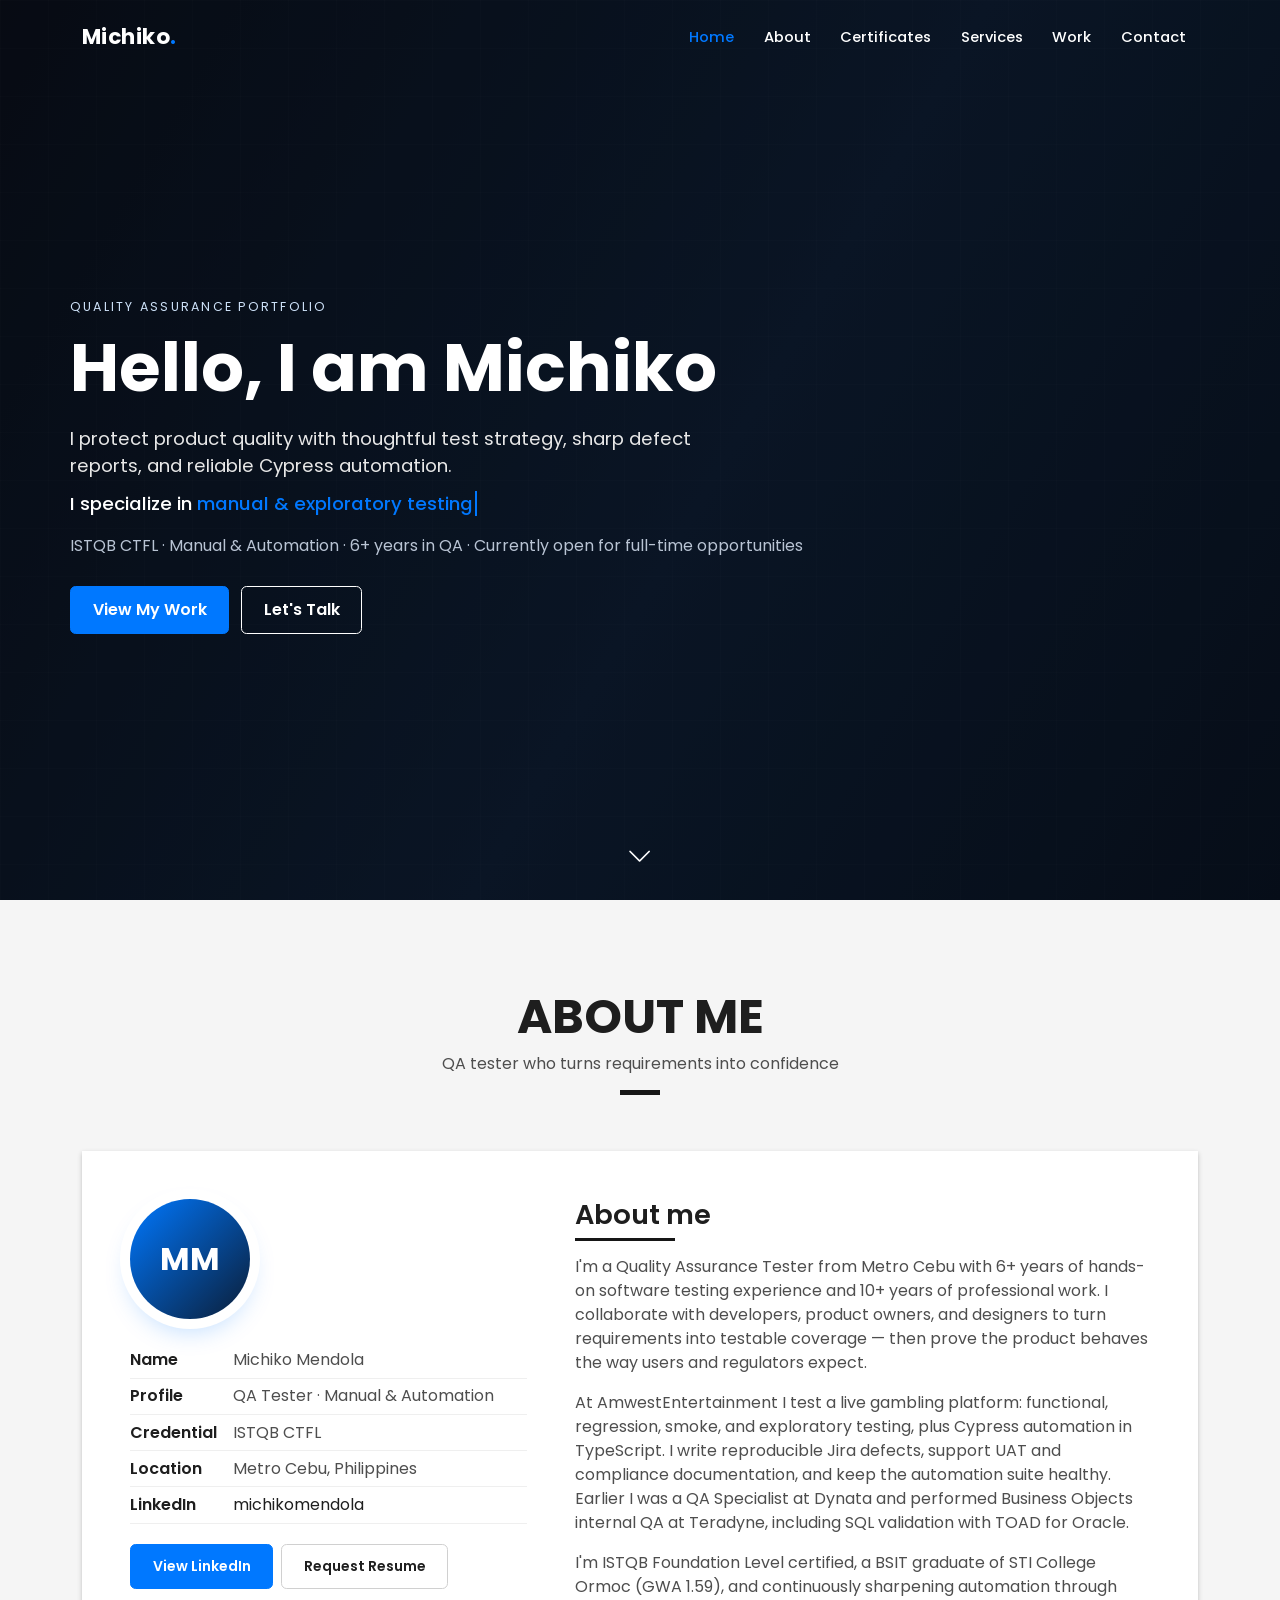
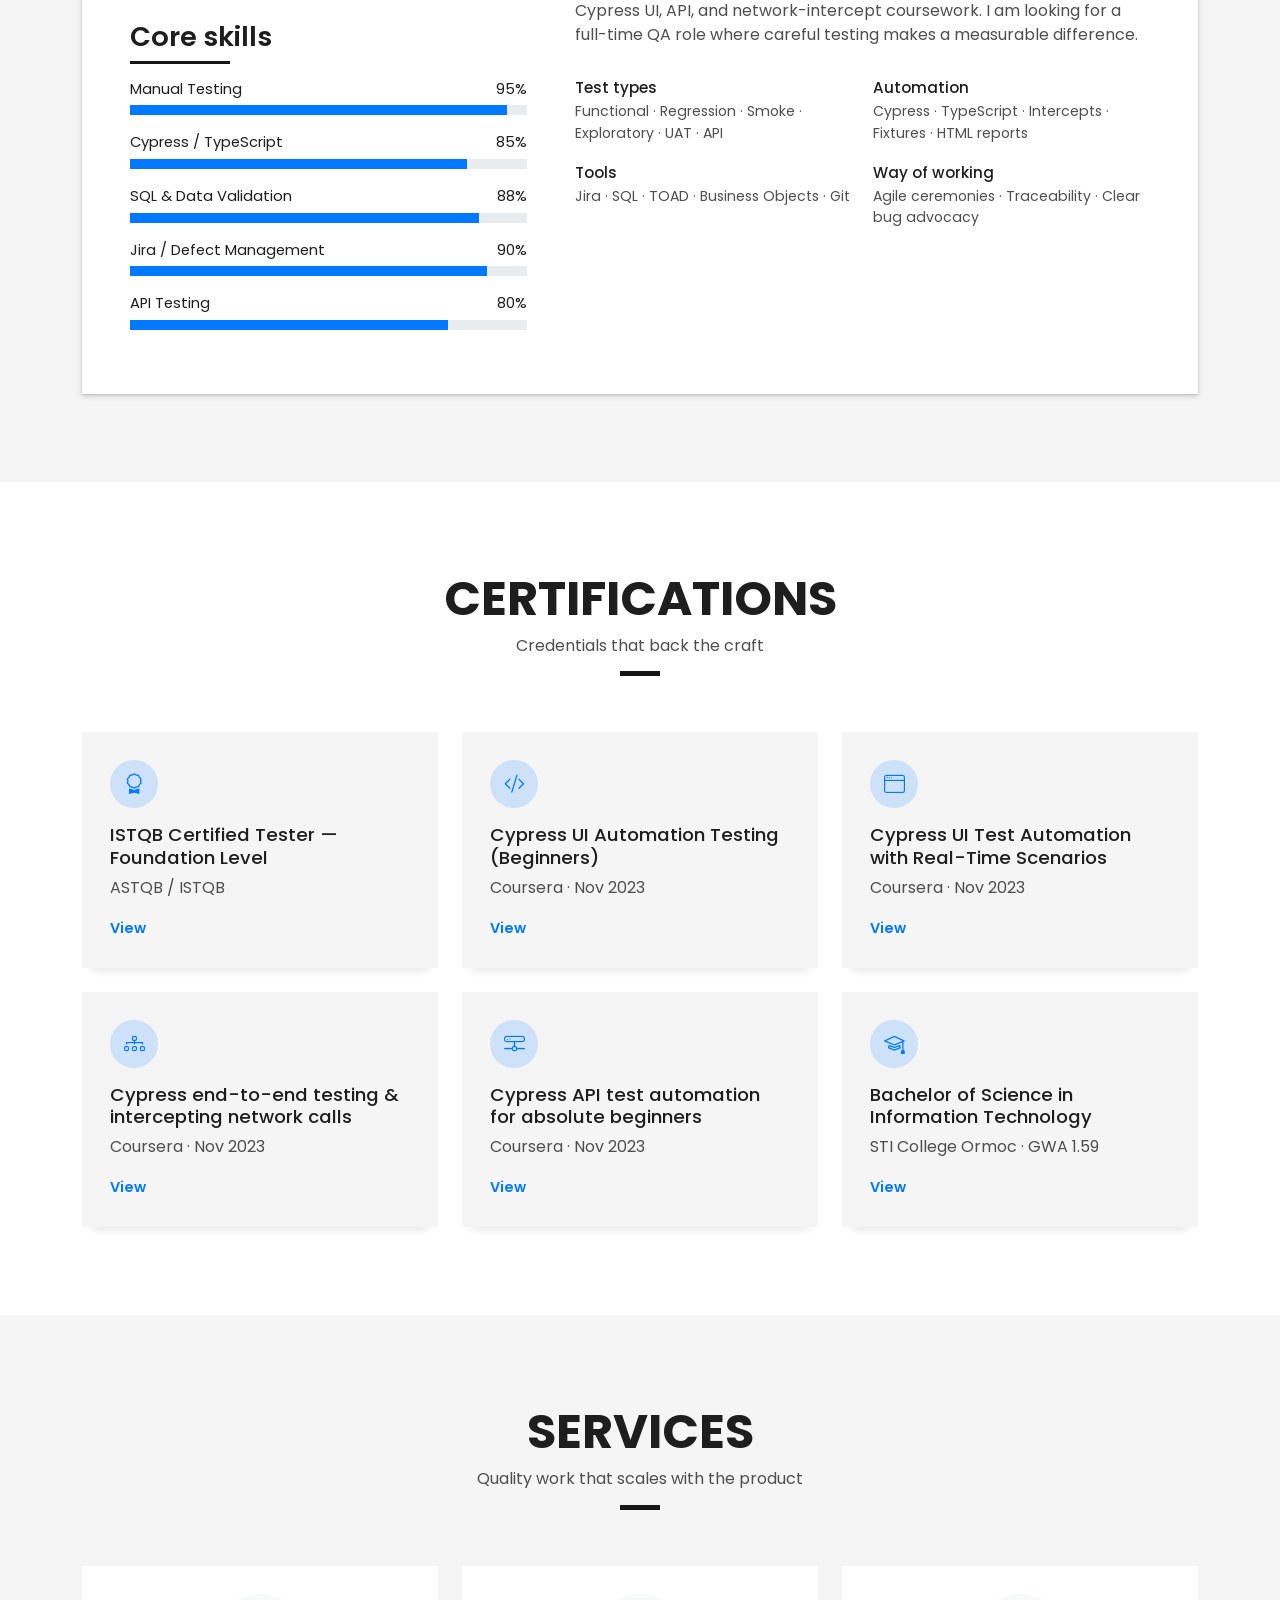
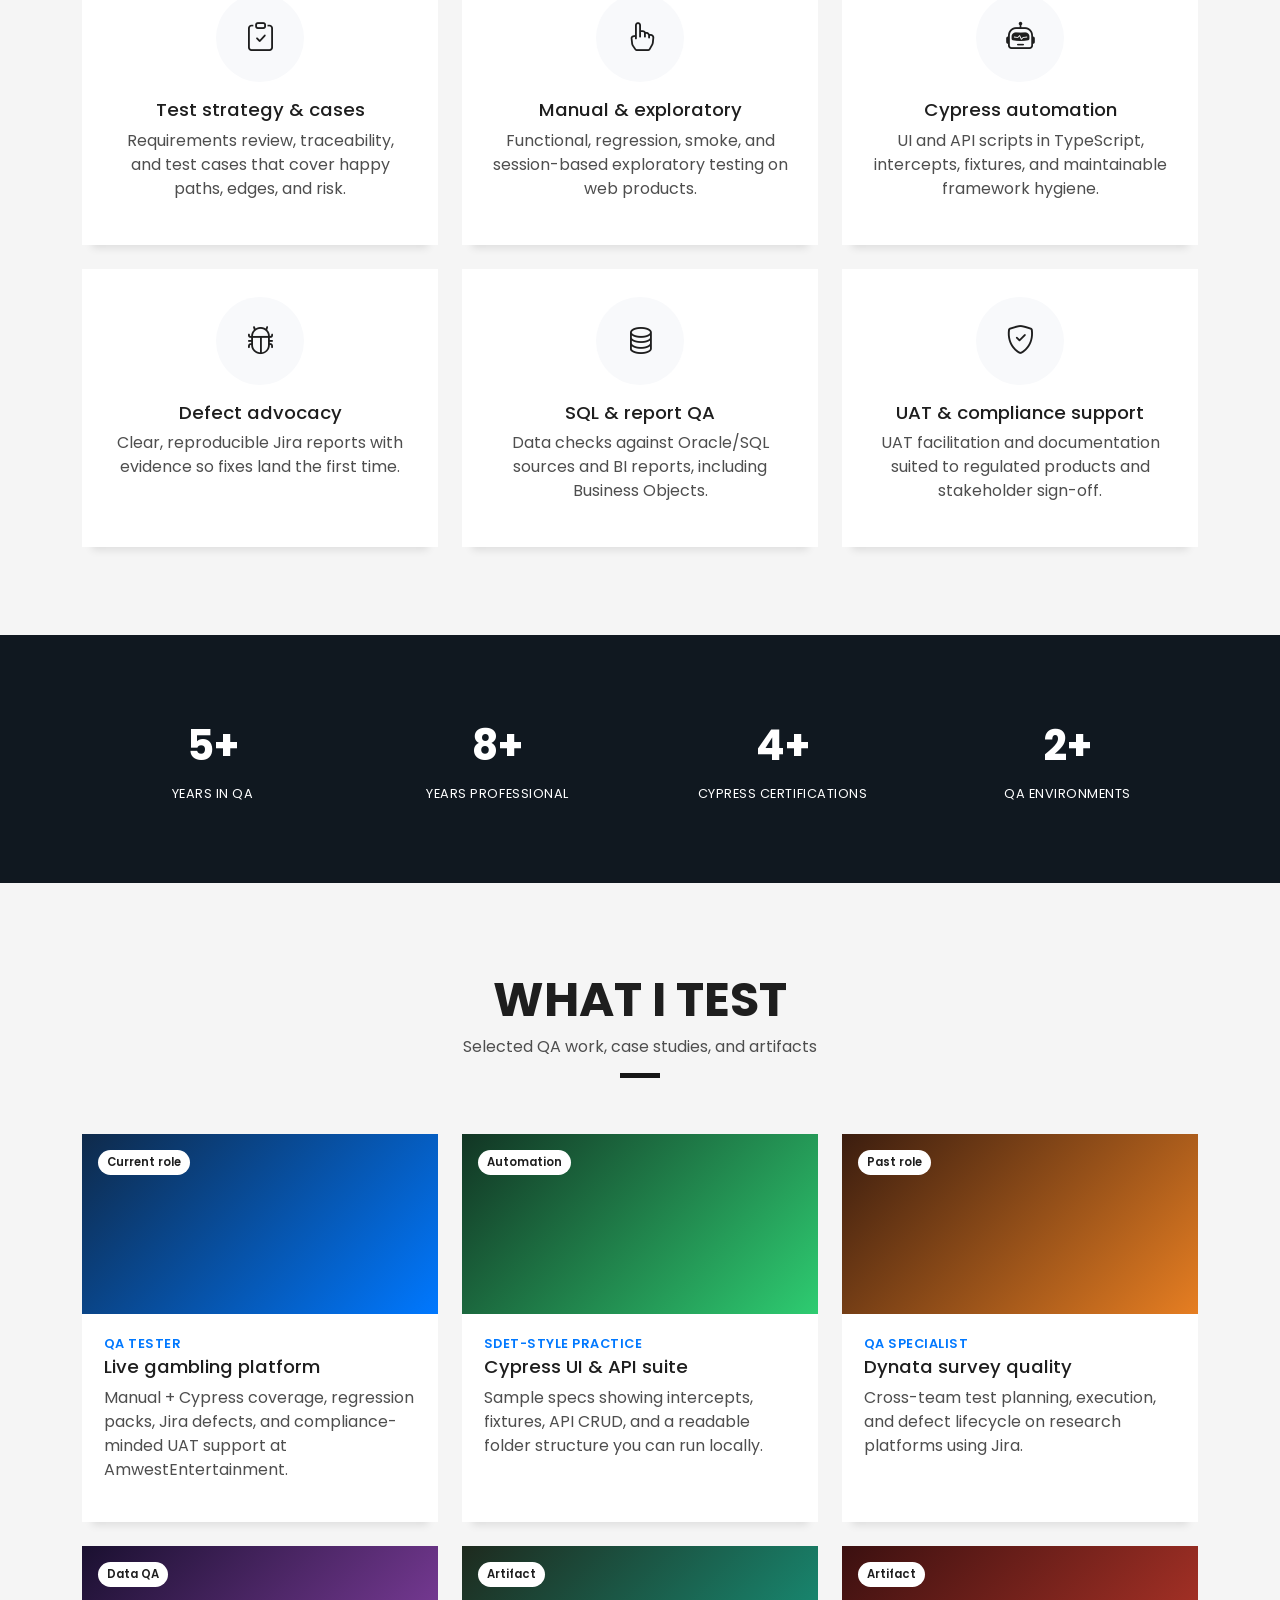
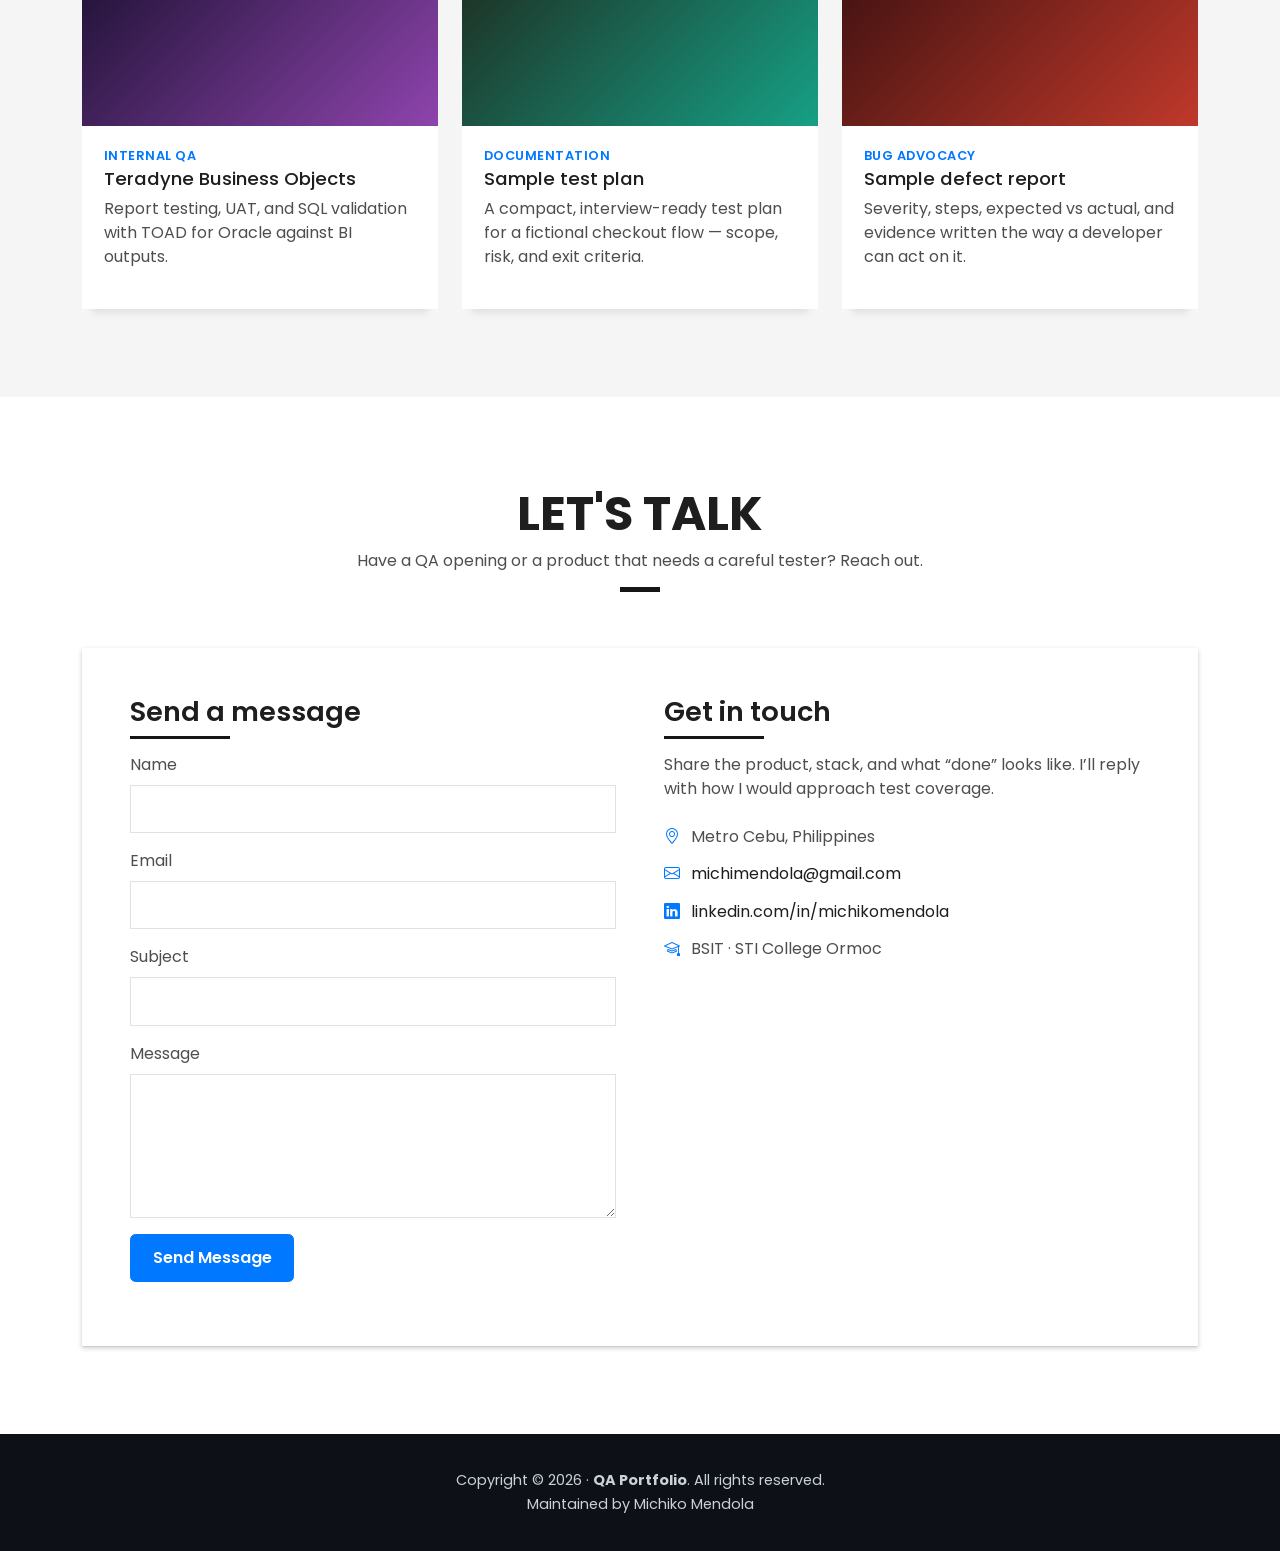
==== index.html @ 2655275a "Wire contact form to real email and show address in contact details Co-authored-by: Cursor <cursorag" ====
<!DOCTYPE html>
<html lang="en">
  <head>
    <meta charset="UTF-8" />
    <meta name="viewport" content="width=device-width, initial-scale=1.0" />
    <title>Michiko Mendola — QA Tester | Manual &amp; Automation</title>
    <meta
      name="description"
      content="Portfolio of Michiko Mendola, ISTQB-certified QA Tester specializing in manual testing, Cypress automation, SQL validation, and Agile quality delivery."
    />
    <meta name="author" content="Michiko Mendola" />
    <link rel="icon" href="assets/favicon.svg" type="image/svg+xml" />
    <link rel="preconnect" href="https://fonts.googleapis.com" />
    <link rel="preconnect" href="https://fonts.gstatic.com" crossorigin />
    <link
      href="https://fonts.googleapis.com/css2?family=Poppins:wght@300;400;500;600;700&display=swap"
      rel="stylesheet"
    />
    <link
      href="https://cdn.jsdelivr.net/npm/bootstrap@5.3.3/dist/css/bootstrap.min.css"
      rel="stylesheet"
    />
    <link
      href="https://cdn.jsdelivr.net/npm/bootstrap-icons@1.11.3/font/bootstrap-icons.min.css"
      rel="stylesheet"
    />
    <link rel="stylesheet" href="assets/css/style.css" />
  </head>
  <body>
    <div id="preloader" aria-hidden="true"></div>

    <nav id="navbar" class="navbar navbar-expand-lg fixed-top">
      <div class="container">
        <a class="navbar-brand" href="#home">Michiko<span>.</span></a>
        <button
          class="navbar-toggler"
          type="button"
          data-bs-toggle="collapse"
          data-bs-target="#navMenu"
          aria-controls="navMenu"
          aria-expanded="false"
          aria-label="Toggle navigation"
        >
          <span class="navbar-toggler-icon"></span>
        </button>
        <div class="collapse navbar-collapse" id="navMenu">
          <ul class="navbar-nav ms-auto">
            <li class="nav-item"><a class="nav-link active" href="#home">Home</a></li>
            <li class="nav-item"><a class="nav-link" href="#about">About</a></li>
            <li class="nav-item"><a class="nav-link" href="#certificates">Certificates</a></li>
            <li class="nav-item"><a class="nav-link" href="#services">Services</a></li>
            <li class="nav-item"><a class="nav-link" href="#work">Work</a></li>
            <li class="nav-item"><a class="nav-link" href="#contact">Contact</a></li>
          </ul>
        </div>
      </div>
    </nav>

    <section id="home" class="hero">
      <div class="hero-overlay"></div>
      <div class="container hero-content">
        <p class="hero-kicker">Quality Assurance Portfolio</p>
        <h1>Hello, I am Michiko</h1>
        <p class="hero-lead">
          I protect product quality with thoughtful test strategy, sharp defect reports, and
          reliable Cypress automation.
          <span class="typed-wrap">I specialize in <span id="typed"></span></span>
        </p>
        <p class="hero-sub">
          ISTQB CTFL · Manual &amp; Automation · 6+ years in QA · Currently open for full-time
          opportunities
        </p>
        <div class="hero-actions">
          <a class="btn btn-primary" href="#work">View My Work</a>
          <a class="btn btn-outline" href="#contact">Let's Talk</a>
        </div>
      </div>
      <a class="scroll-hint" href="#about" aria-label="Scroll to about">
        <i class="bi bi-chevron-down"></i>
      </a>
    </section>

    <section id="about" class="section">
      <div class="container">
        <div class="section-title">
          <h2>About me</h2>
          <p>QA tester who turns requirements into confidence</p>
          <span class="title-line"></span>
        </div>

        <div class="about-card">
          <div class="row g-5 align-items-start">
            <div class="col-lg-5">
              <div class="profile-panel">
                <div class="avatar-mark" aria-hidden="true">MM</div>
                <ul class="profile-list">
                  <li><span>Name</span> Michiko Mendola</li>
                  <li><span>Profile</span> QA Tester · Manual &amp; Automation</li>
                  <li><span>Credential</span> ISTQB CTFL</li>
                  <li><span>Location</span> Metro Cebu, Philippines</li>
                  <li>
                    <span>LinkedIn</span>
                    <a href="https://www.linkedin.com/in/michikomendola" target="_blank" rel="noopener"
                      >michikomendola</a
                    >
                  </li>
                </ul>
                <div class="profile-actions">
                  <a
                    class="btn btn-primary btn-sm"
                    href="https://www.linkedin.com/in/michikomendola"
                    target="_blank"
                    rel="noopener"
                    >View LinkedIn</a
                  >
                  <a class="btn btn-ghost btn-sm" href="#contact">Request Resume</a>
                </div>
              </div>

              <div class="skills-block">
                <h3>Core skills</h3>
                <div class="skill">
                  <div class="skill-meta"><span>Manual Testing</span><span>95%</span></div>
                  <div class="skill-bar"><span style="--value: 95%"></span></div>
                </div>
                <div class="skill">
                  <div class="skill-meta"><span>Cypress / TypeScript</span><span>85%</span></div>
                  <div class="skill-bar"><span style="--value: 85%"></span></div>
                </div>
                <div class="skill">
                  <div class="skill-meta"><span>SQL &amp; Data Validation</span><span>88%</span></div>
                  <div class="skill-bar"><span style="--value: 88%"></span></div>
                </div>
                <div class="skill">
                  <div class="skill-meta"><span>Jira / Defect Management</span><span>90%</span></div>
                  <div class="skill-bar"><span style="--value: 90%"></span></div>
                </div>
                <div class="skill">
                  <div class="skill-meta"><span>API Testing</span><span>80%</span></div>
                  <div class="skill-bar"><span style="--value: 80%"></span></div>
                </div>
              </div>
            </div>

            <div class="col-lg-7">
              <h3 class="about-heading">About me</h3>
              <p>
                I'm a Quality Assurance Tester from Metro Cebu with 6+ years of hands-on software
                testing experience and 10+ years of professional work. I collaborate with developers,
                product owners, and designers to turn requirements into testable coverage — then
                prove the product behaves the way users and regulators expect.
              </p>
              <p>
                At AmwestEntertainment I test a live gambling platform: functional, regression,
                smoke, and exploratory testing, plus Cypress automation in TypeScript. I write
                reproducible Jira defects, support UAT and compliance documentation, and keep the
                automation suite healthy. Earlier I was a QA Specialist at Dynata and performed
                Business Objects internal QA at Teradyne, including SQL validation with TOAD for
                Oracle.
              </p>
              <p>
                I'm ISTQB Foundation Level certified, a BSIT graduate of STI College Ormoc
                (GWA 1.59), and continuously sharpening automation through Cypress UI, API, and
                network-intercept coursework. I am looking for a full-time QA role where careful
                testing makes a measurable difference.
              </p>

              <div class="skill-pills">
                <div>
                  <h4>Test types</h4>
                  <p>Functional · Regression · Smoke · Exploratory · UAT · API</p>
                </div>
                <div>
                  <h4>Automation</h4>
                  <p>Cypress · TypeScript · Intercepts · Fixtures · HTML reports</p>
                </div>
                <div>
                  <h4>Tools</h4>
                  <p>Jira · SQL · TOAD · Business Objects · Git</p>
                </div>
                <div>
                  <h4>Way of working</h4>
                  <p>Agile ceremonies · Traceability · Clear bug advocacy</p>
                </div>
              </div>
            </div>
          </div>
        </div>
      </div>
    </section>

    <section id="certificates" class="section section-alt">
      <div class="container">
        <div class="section-title">
          <h2>Certifications</h2>
          <p>Credentials that back the craft</p>
          <span class="title-line"></span>
        </div>
        <div class="row g-4">
          <article class="col-md-6 col-xl-4">
            <div class="cert-card">
              <div class="cert-icon"><i class="bi bi-award"></i></div>
              <h3>ISTQB Certified Tester — Foundation Level</h3>
              <p>ASTQB / ISTQB</p>
              <a href="https://www.istqb.org/" target="_blank" rel="noopener">View</a>
            </div>
          </article>
          <article class="col-md-6 col-xl-4">
            <div class="cert-card">
              <div class="cert-icon"><i class="bi bi-code-slash"></i></div>
              <h3>Cypress UI Automation Testing (Beginners)</h3>
              <p>Coursera · Nov 2023</p>
              <a href="https://www.coursera.org/" target="_blank" rel="noopener">View</a>
            </div>
          </article>
          <article class="col-md-6 col-xl-4">
            <div class="cert-card">
              <div class="cert-icon"><i class="bi bi-window"></i></div>
              <h3>Cypress UI Test Automation with Real-Time Scenarios</h3>
              <p>Coursera · Nov 2023</p>
              <a href="https://www.coursera.org/" target="_blank" rel="noopener">View</a>
            </div>
          </article>
          <article class="col-md-6 col-xl-4">
            <div class="cert-card">
              <div class="cert-icon"><i class="bi bi-diagram-3"></i></div>
              <h3>Cypress end-to-end testing &amp; intercepting network calls</h3>
              <p>Coursera · Nov 2023</p>
              <a href="https://www.coursera.org/" target="_blank" rel="noopener">View</a>
            </div>
          </article>
          <article class="col-md-6 col-xl-4">
            <div class="cert-card">
              <div class="cert-icon"><i class="bi bi-hdd-network"></i></div>
              <h3>Cypress API test automation for absolute beginners</h3>
              <p>Coursera · Nov 2023</p>
              <a href="https://www.coursera.org/" target="_blank" rel="noopener">View</a>
            </div>
          </article>
          <article class="col-md-6 col-xl-4">
            <div class="cert-card">
              <div class="cert-icon"><i class="bi bi-mortarboard"></i></div>
              <h3>Bachelor of Science in Information Technology</h3>
              <p>STI College Ormoc · GWA 1.59</p>
              <a href="https://www.sti.edu/" target="_blank" rel="noopener">View</a>
            </div>
          </article>
        </div>
      </div>
    </section>

    <section id="services" class="section">
      <div class="container">
        <div class="section-title">
          <h2>Services</h2>
          <p>Quality work that scales with the product</p>
          <span class="title-line"></span>
        </div>
        <div class="row g-4">
          <div class="col-md-6 col-xl-4">
            <div class="service-card">
              <span class="ico-circle"><i class="bi bi-clipboard-check"></i></span>
              <h3>Test strategy &amp; cases</h3>
              <p>
                Requirements review, traceability, and test cases that cover happy paths, edges, and
                risk.
              </p>
            </div>
          </div>
          <div class="col-md-6 col-xl-4">
            <div class="service-card">
              <span class="ico-circle"><i class="bi bi-hand-index"></i></span>
              <h3>Manual &amp; exploratory</h3>
              <p>
                Functional, regression, smoke, and session-based exploratory testing on web products.
              </p>
            </div>
          </div>
          <div class="col-md-6 col-xl-4">
            <div class="service-card">
              <span class="ico-circle"><i class="bi bi-robot"></i></span>
              <h3>Cypress automation</h3>
              <p>
                UI and API scripts in TypeScript, intercepts, fixtures, and maintainable framework
                hygiene.
              </p>
            </div>
          </div>
          <div class="col-md-6 col-xl-4">
            <div class="service-card">
              <span class="ico-circle"><i class="bi bi-bug"></i></span>
              <h3>Defect advocacy</h3>
              <p>
                Clear, reproducible Jira reports with evidence so fixes land the first time.
              </p>
            </div>
          </div>
          <div class="col-md-6 col-xl-4">
            <div class="service-card">
              <span class="ico-circle"><i class="bi bi-database"></i></span>
              <h3>SQL &amp; report QA</h3>
              <p>
                Data checks against Oracle/SQL sources and BI reports, including Business Objects.
              </p>
            </div>
          </div>
          <div class="col-md-6 col-xl-4">
            <div class="service-card">
              <span class="ico-circle"><i class="bi bi-shield-check"></i></span>
              <h3>UAT &amp; compliance support</h3>
              <p>
                UAT facilitation and documentation suited to regulated products and stakeholder
                sign-off.
              </p>
            </div>
          </div>
        </div>
      </div>
    </section>

    <section class="counters">
      <div class="counters-overlay"></div>
      <div class="container">
        <div class="row text-center gy-4">
          <div class="col-6 col-md-3">
            <span class="counter-num" data-count="6">0</span>
            <p>Years in QA</p>
          </div>
          <div class="col-6 col-md-3">
            <span class="counter-num" data-count="10">0</span>
            <p>Years professional</p>
          </div>
          <div class="col-6 col-md-3">
            <span class="counter-num" data-count="5">0</span>
            <p>Cypress certifications</p>
          </div>
          <div class="col-6 col-md-3">
            <span class="counter-num" data-count="3">0</span>
            <p>QA environments</p>
          </div>
        </div>
      </div>
    </section>

    <section id="work" class="section">
      <div class="container">
        <div class="section-title">
          <h2>What I test</h2>
          <p>Selected QA work, case studies, and artifacts</p>
          <span class="title-line"></span>
        </div>
        <div class="row g-4">
          <article class="col-md-6 col-xl-4">
            <a class="work-card" href="work/gaming-platform.html">
              <div class="work-media work-media-1">
                <span class="work-badge">Current role</span>
              </div>
              <div class="work-body">
                <p class="work-role">QA Tester</p>
                <h3>Live gambling platform</h3>
                <p>
                  Manual + Cypress coverage, regression packs, Jira defects, and compliance-minded
                  UAT support at AmwestEntertainment.
                </p>
              </div>
            </a>
          </article>
          <article class="col-md-6 col-xl-4">
            <a class="work-card" href="work/cypress-automation.html">
              <div class="work-media work-media-2">
                <span class="work-badge">Automation</span>
              </div>
              <div class="work-body">
                <p class="work-role">SDET-style practice</p>
                <h3>Cypress UI &amp; API suite</h3>
                <p>
                  Sample specs showing intercepts, fixtures, API CRUD, and a readable folder
                  structure you can run locally.
                </p>
              </div>
            </a>
          </article>
          <article class="col-md-6 col-xl-4">
            <a class="work-card" href="work/dynata.html">
              <div class="work-media work-media-3">
                <span class="work-badge">Past role</span>
              </div>
              <div class="work-body">
                <p class="work-role">QA Specialist</p>
                <h3>Dynata survey quality</h3>
                <p>
                  Cross-team test planning, execution, and defect lifecycle on research platforms
                  using Jira.
                </p>
              </div>
            </a>
          </article>
          <article class="col-md-6 col-xl-4">
            <a class="work-card" href="work/teradyne.html">
              <div class="work-media work-media-4">
                <span class="work-badge">Data QA</span>
              </div>
              <div class="work-body">
                <p class="work-role">Internal QA</p>
                <h3>Teradyne Business Objects</h3>
                <p>
                  Report testing, UAT, and SQL validation with TOAD for Oracle against BI outputs.
                </p>
              </div>
            </a>
          </article>
          <article class="col-md-6 col-xl-4">
            <a class="work-card" href="work/test-plan.html">
              <div class="work-media work-media-5">
                <span class="work-badge">Artifact</span>
              </div>
              <div class="work-body">
                <p class="work-role">Documentation</p>
                <h3>Sample test plan</h3>
                <p>
                  A compact, interview-ready test plan for a fictional checkout flow — scope, risk,
                  and exit criteria.
                </p>
              </div>
            </a>
          </article>
          <article class="col-md-6 col-xl-4">
            <a class="work-card" href="work/bug-report.html">
              <div class="work-media work-media-6">
                <span class="work-badge">Artifact</span>
              </div>
              <div class="work-body">
                <p class="work-role">Bug advocacy</p>
                <h3>Sample defect report</h3>
                <p>
                  Severity, steps, expected vs actual, and evidence written the way a developer can
                  act on it.
                </p>
              </div>
            </a>
          </article>
        </div>
      </div>
    </section>

    <section id="contact" class="section section-alt">
      <div class="container">
        <div class="section-title">
          <h2>Let's talk</h2>
          <p>Have a QA opening or a product that needs a careful tester? Reach out.</p>
          <span class="title-line"></span>
        </div>
        <div class="contact-card">
          <div class="row g-5">
            <div class="col-lg-6">
              <h3 class="about-heading">Send a message</h3>
              <form id="contactForm" novalidate>
                <div class="mb-3">
                  <label class="form-label" for="name">Name</label>
                  <input class="form-control" id="name" name="name" required />
                </div>
                <div class="mb-3">
                  <label class="form-label" for="email">Email</label>
                  <input class="form-control" id="email" name="email" type="email" required />
                </div>
                <div class="mb-3">
                  <label class="form-label" for="subject">Subject</label>
                  <input class="form-control" id="subject" name="subject" required />
                </div>
                <div class="mb-3">
                  <label class="form-label" for="message">Message</label>
                  <textarea class="form-control" id="message" name="message" rows="5" required></textarea>
                </div>
                <button class="btn btn-primary" type="submit">Send Message</button>
                <p class="form-status" id="formStatus" role="status"></p>
              </form>
            </div>
            <div class="col-lg-6">
              <h3 class="about-heading">Get in touch</h3>
              <p>
                Share the product, stack, and what “done” looks like. I’ll reply with how I would
                approach test coverage.
              </p>
              <ul class="contact-list">
                <li>
                  <i class="bi bi-geo-alt"></i>
                  Metro Cebu, Philippines
                </li>
                <li>
                  <i class="bi bi-envelope"></i>
                  <a href="mailto:michimendola@gmail.com">michimendola@gmail.com</a>
                </li>
                <li>
                  <i class="bi bi-linkedin"></i>
                  <a href="https://www.linkedin.com/in/michikomendola" target="_blank" rel="noopener"
                    >linkedin.com/in/michikomendola</a
                  >
                </li>
                <li>
                  <i class="bi bi-mortarboard"></i>
                  BSIT · STI College Ormoc
                </li>
              </ul>
            </div>
          </div>
        </div>
      </div>
    </section>

    <footer class="site-footer">
      <div class="container">
        <p>Copyright © 2026 · <strong>QA Portfolio</strong>. All rights reserved.</p>
        <p>Maintained by Michiko Mendola</p>
      </div>
    </footer>

    <a href="#home" class="back-to-top" id="backToTop" aria-label="Back to top">
      <i class="bi bi-arrow-up"></i>
    </a>

    <script src="https://cdn.jsdelivr.net/npm/bootstrap@5.3.3/dist/js/bootstrap.bundle.min.js"></script>
    <script src="assets/js/main.js"></script>
  </body>
</html>
---- assets/css/style.css ----
:root {
  --blue: #0078ff;
  --blue-hover: #298eff;
  --ink: #1e1e1e;
  --muted: #4e4e4e;
  --paper: #f5f5f5;
  --white: #fff;
  --line: #161616;
  --shadow: 0 13px 8px -10px rgba(0, 0, 0, 0.1);
  --card: 0 1px 1px 0 rgba(0, 0, 0, 0.06), 0 2px 5px 0 rgba(0, 0, 0, 0.2);
}

*,
*::before,
*::after {
  box-sizing: border-box;
}

html {
  scroll-behavior: smooth;
}

body {
  margin: 0;
  font-family: "Poppins", system-ui, sans-serif;
  background: var(--paper);
  color: var(--muted);
  text-rendering: optimizeLegibility;
  -webkit-font-smoothing: antialiased;
}

h1,
h2,
h3,
h4,
h5,
h6 {
  color: var(--ink);
}

a {
  color: var(--ink);
  text-decoration: none;
  transition: color 0.35s ease;
}

a:hover {
  color: var(--blue);
}

img {
  max-width: 100%;
}

#preloader {
  position: fixed;
  inset: 0;
  z-index: 9999;
  background: var(--white);
}

#preloader::before {
  content: "";
  position: fixed;
  top: calc(50% - 30px);
  left: calc(50% - 30px);
  width: 60px;
  height: 60px;
  border-radius: 50%;
  border: 6px solid #f2f2f2;
  border-top-color: var(--blue);
  animation: spin 1s linear infinite;
}

body.loaded #preloader {
  display: none;
}

@keyframes spin {
  to {
    transform: rotate(360deg);
  }
}

.navbar {
  padding: 1rem 0;
  background: transparent;
  transition: background 0.35s ease, padding 0.35s ease, box-shadow 0.35s ease;
}

.navbar.scrolled {
  background: #000c;
  padding: 0.55rem 0;
  box-shadow: 0 2px 12px rgba(0, 0, 0, 0.25);
}

.navbar-brand {
  font-weight: 700;
  font-size: 1.35rem;
  color: var(--white) !important;
  letter-spacing: 0.02em;
}

.navbar-brand span {
  color: var(--blue);
}

.navbar .nav-link {
  color: #fff !important;
  font-weight: 500;
  font-size: 0.92rem;
  margin-left: 0.35rem;
  padding: 0.45rem 0.75rem !important;
}

.navbar .nav-link.active,
.navbar .nav-link:hover {
  color: var(--blue) !important;
}

.navbar-toggler {
  border: 0;
  filter: invert(1);
}

.hero {
  position: relative;
  min-height: 100vh;
  display: flex;
  align-items: center;
  background:
    linear-gradient(120deg, #0b1220 0%, #10233d 55%, #0a1628 100%),
    radial-gradient(circle at 80% 20%, #0078ff55, transparent 40%);
  overflow: hidden;
}

.hero::after {
  content: "";
  position: absolute;
  inset: 0;
  background-image: linear-gradient(#ffffff08 1px, transparent 1px),
    linear-gradient(90deg, #ffffff08 1px, transparent 1px);
  background-size: 48px 48px;
  opacity: 0.35;
  pointer-events: none;
}

.hero-overlay {
  position: absolute;
  inset: 0;
  background: #0006;
}

.hero-content {
  position: relative;
  z-index: 2;
  color: var(--white);
  padding: 7rem 0 5rem;
}

.hero-kicker {
  letter-spacing: 0.18em;
  text-transform: uppercase;
  font-size: 0.78rem;
  color: #cde1f8;
  margin-bottom: 0.75rem;
}

.hero h1 {
  color: var(--white);
  font-size: clamp(2.4rem, 6vw, 4.2rem);
  font-weight: 700;
  margin-bottom: 1rem;
}

.hero-lead {
  max-width: 42rem;
  font-size: 1.15rem;
  color: #e8e8e8;
}

.typed-wrap {
  display: block;
  margin-top: 0.65rem;
  color: #fff;
  font-weight: 500;
}

#typed {
  color: var(--blue);
  border-right: 2px solid var(--blue);
  padding-right: 2px;
}

.hero-sub {
  color: #b9c4d4;
  margin-top: 1rem;
}

.hero-actions {
  display: flex;
  flex-wrap: wrap;
  gap: 0.75rem;
  margin-top: 1.75rem;
}

.btn {
  border-radius: 0.35rem;
  font-weight: 600;
  padding: 0.7rem 1.35rem;
}

.btn-primary {
  background: var(--blue);
  border-color: var(--blue);
}

.btn-primary:hover {
  background: var(--blue-hover);
  border-color: var(--blue-hover);
}

.btn-outline {
  border: 1px solid #fff;
  color: #fff;
  background: transparent;
}

.btn-outline:hover {
  background: #fff;
  color: var(--ink);
}

.btn-ghost {
  border: 1px solid #d0d0d0;
  background: #fff;
  color: var(--ink);
}

.btn-ghost:hover {
  border-color: var(--blue);
  color: var(--blue);
}

.scroll-hint {
  position: absolute;
  bottom: 1.5rem;
  left: 50%;
  transform: translateX(-50%);
  color: #fff;
  font-size: 1.6rem;
  z-index: 2;
  animation: bounce 1.8s infinite;
}

@keyframes bounce {
  0%,
  100% {
    transform: translate(-50%, 0);
  }
  50% {
    transform: translate(-50%, 8px);
  }
}

.section {
  padding: 5.5rem 0;
}

.section-alt {
  background: #fff;
}

.section-title {
  text-align: center;
  margin-bottom: 3.5rem;
}

.section-title h2 {
  font-size: clamp(2rem, 4vw, 3rem);
  font-weight: 700;
  text-transform: uppercase;
  margin-bottom: 0.4rem;
}

.section-title p {
  margin-bottom: 0.85rem;
}

.title-line {
  display: block;
  width: 40px;
  height: 5px;
  background: var(--line);
  margin: 0 auto;
}

.about-card,
.contact-card {
  background: #fff;
  box-shadow: var(--card);
  padding: 2rem 1.25rem;
}

@media (min-width: 768px) {
  .about-card,
  .contact-card {
    padding: 3rem;
  }
}

.profile-panel {
  text-align: left;
}

.avatar-mark {
  width: 120px;
  height: 120px;
  border-radius: 50%;
  display: grid;
  place-items: center;
  font-weight: 700;
  font-size: 2rem;
  color: #fff;
  background: linear-gradient(135deg, #0078ff, #0b1d36);
  box-shadow: 0 0 0 10px #fff, 0 12px 24px rgba(0, 120, 255, 0.25);
  margin-bottom: 1.5rem;
}

.profile-list {
  list-style: none;
  padding: 0;
  margin: 0 0 1.25rem;
}

.profile-list li {
  padding: 0.35rem 0;
  border-bottom: 1px solid #efefef;
}

.profile-list span {
  display: inline-block;
  min-width: 6.2rem;
  font-weight: 600;
  color: var(--ink);
}

.profile-actions {
  display: flex;
  flex-wrap: wrap;
  gap: 0.5rem;
  margin-bottom: 2rem;
}

.skills-block h3,
.about-heading {
  font-size: 1.7rem;
  font-weight: 600;
  position: relative;
  margin-bottom: 1.5rem;
}

.about-heading::after,
.skills-block h3::after {
  content: "";
  position: absolute;
  left: 0;
  bottom: -10px;
  width: 100px;
  height: 3px;
  background: var(--line);
}

.skill {
  margin-bottom: 1rem;
}

.skill-meta {
  display: flex;
  justify-content: space-between;
  font-size: 0.92rem;
  margin-bottom: 0.35rem;
  color: var(--ink);
}

.skill-bar {
  height: 10px;
  background: #e9ecef;
  overflow: hidden;
}

.skill-bar span {
  display: block;
  height: 100%;
  width: 0;
  background: var(--blue);
  transition: width 1.2s ease;
}

.skill-bar.is-visible span {
  width: var(--value);
}

.skill-pills {
  display: grid;
  grid-template-columns: 1fr 1fr;
  gap: 1.25rem;
  margin-top: 2rem;
}

.skill-pills h4 {
  font-size: 0.95rem;
  margin-bottom: 0.25rem;
}

.skill-pills p {
  font-size: 0.88rem;
  margin: 0;
}

.cert-card,
.service-card {
  background: #fff;
  box-shadow: var(--shadow);
  padding: 1.75rem;
  height: 100%;
  transition: transform 0.3s ease;
}

.section-alt .cert-card {
  background: var(--paper);
}

.cert-card:hover,
.service-card:hover,
.work-card:hover {
  transform: translateY(-6px);
}

.cert-icon {
  width: 48px;
  height: 48px;
  border-radius: 50%;
  display: grid;
  place-items: center;
  background: #cde1f8;
  color: var(--blue);
  font-size: 1.3rem;
  margin-bottom: 1rem;
}

.cert-card h3,
.service-card h3,
.work-body h3 {
  font-size: 1.15rem;
  margin-bottom: 0.45rem;
}

.cert-card a {
  color: var(--blue);
  font-weight: 600;
  font-size: 0.9rem;
}

.ico-circle {
  height: 88px;
  width: 88px;
  display: grid;
  place-items: center;
  margin: 0 auto 1.1rem;
  border-radius: 50%;
  font-size: 1.8rem;
  box-shadow: 0 0 0 10px #fff;
  background: #f8f9fb;
  color: var(--ink);
}

.service-card {
  text-align: center;
}

.counters {
  position: relative;
  padding: 5rem 0;
  background: #101820;
  color: #fff;
}

.counters p {
  margin: 0.4rem 0 0;
  letter-spacing: 0.04em;
  text-transform: uppercase;
  font-size: 0.8rem;
}

.counter-num {
  font-size: 2.6rem;
  font-weight: 700;
  color: #fff;
}

.counter-num::after {
  content: "+";
}

.work-card {
  display: block;
  background: #fff;
  box-shadow: var(--shadow);
  overflow: hidden;
  height: 100%;
  color: inherit;
}

.work-media {
  height: 180px;
  position: relative;
}

.work-media-1 {
  background: linear-gradient(135deg, #0f2a4a, #0078ff);
}
.work-media-2 {
  background: linear-gradient(135deg, #123524, #2ecc71);
}
.work-media-3 {
  background: linear-gradient(135deg, #3b1d0f, #e67e22);
}
.work-media-4 {
  background: linear-gradient(135deg, #1a1030, #8e44ad);
}
.work-media-5 {
  background: linear-gradient(135deg, #1e2a1e, #16a085);
}
.work-media-6 {
  background: linear-gradient(135deg, #3b1010, #c0392b);
}

.work-badge {
  position: absolute;
  top: 1rem;
  left: 1rem;
  background: #fff;
  color: var(--ink);
  font-size: 0.72rem;
  font-weight: 600;
  padding: 0.25rem 0.55rem;
  border-radius: 999px;
}

.work-body {
  padding: 1.25rem 1.35rem 1.5rem;
}

.work-role {
  color: var(--blue);
  font-size: 0.8rem;
  font-weight: 600;
  text-transform: uppercase;
  letter-spacing: 0.04em;
  margin-bottom: 0.2rem;
}

.form-control {
  border-radius: 0;
  padding: 0.7rem 0.85rem;
}

.form-control:focus {
  border-color: var(--blue);
  box-shadow: 0 0 0 0.15rem #0078ff33;
}

.form-hint {
  font-size: 0.8rem;
  color: #777;
}

.form-status {
  margin-top: 0.85rem;
  font-weight: 600;
}

.contact-list {
  list-style: none;
  padding: 0;
  margin: 1.5rem 0 0;
}

.contact-list li {
  display: flex;
  gap: 0.7rem;
  align-items: flex-start;
  margin-bottom: 0.85rem;
}

.contact-list i {
  color: var(--blue);
}

.site-footer {
  background: #0d1117;
  color: #c9d1d9;
  text-align: center;
  padding: 2rem 1rem;
  font-size: 0.9rem;
}

.site-footer p {
  margin: 0.2rem 0;
}

.back-to-top {
  position: fixed;
  right: 18px;
  bottom: 18px;
  width: 42px;
  height: 42px;
  border-radius: 50%;
  background: var(--line);
  color: #fff;
  display: grid;
  place-items: center;
  opacity: 0;
  visibility: hidden;
  z-index: 50;
}

.back-to-top.visible {
  opacity: 1;
  visibility: visible;
}

.back-to-top:hover {
  background: var(--blue-hover);
  color: #fff;
}

.page-hero {
  padding: 8rem 0 3rem;
  background: #0b1220;
  color: #fff;
}

.page-hero h1 {
  color: #fff;
}

.page-hero a {
  color: #cde1f8;
}

.article-wrap {
  max-width: 860px;
}

.article-wrap h2 {
  font-size: 1.35rem;
  margin-top: 2rem;
}

.article-wrap table {
  width: 100%;
  background: #fff;
}

.code-block {
  background: #0d1117;
  color: #d6deeb;
  padding: 1rem 1.15rem;
  overflow-x: auto;
  font-size: 0.85rem;
  border-radius: 0.35rem;
}

.bug-meta {
  display: grid;
  grid-template-columns: 1fr 1fr;
  gap: 0.75rem;
  margin: 1.25rem 0;
}

.bug-meta div {
  background: #fff;
  padding: 0.85rem 1rem;
  box-shadow: var(--shadow);
}

.bug-meta strong {
  display: block;
  color: var(--ink);
  font-size: 0.78rem;
  text-transform: uppercase;
  letter-spacing: 0.04em;
}

@media (max-width: 767px) {
  .skill-pills,
  .bug-meta {
    grid-template-columns: 1fr;
  }
}

@media (prefers-reduced-motion: reduce) {
  *,
  *::before,
  *::after {
    animation: none !important;
    transition: none !important;
    scroll-behavior: auto !important;
  }
}
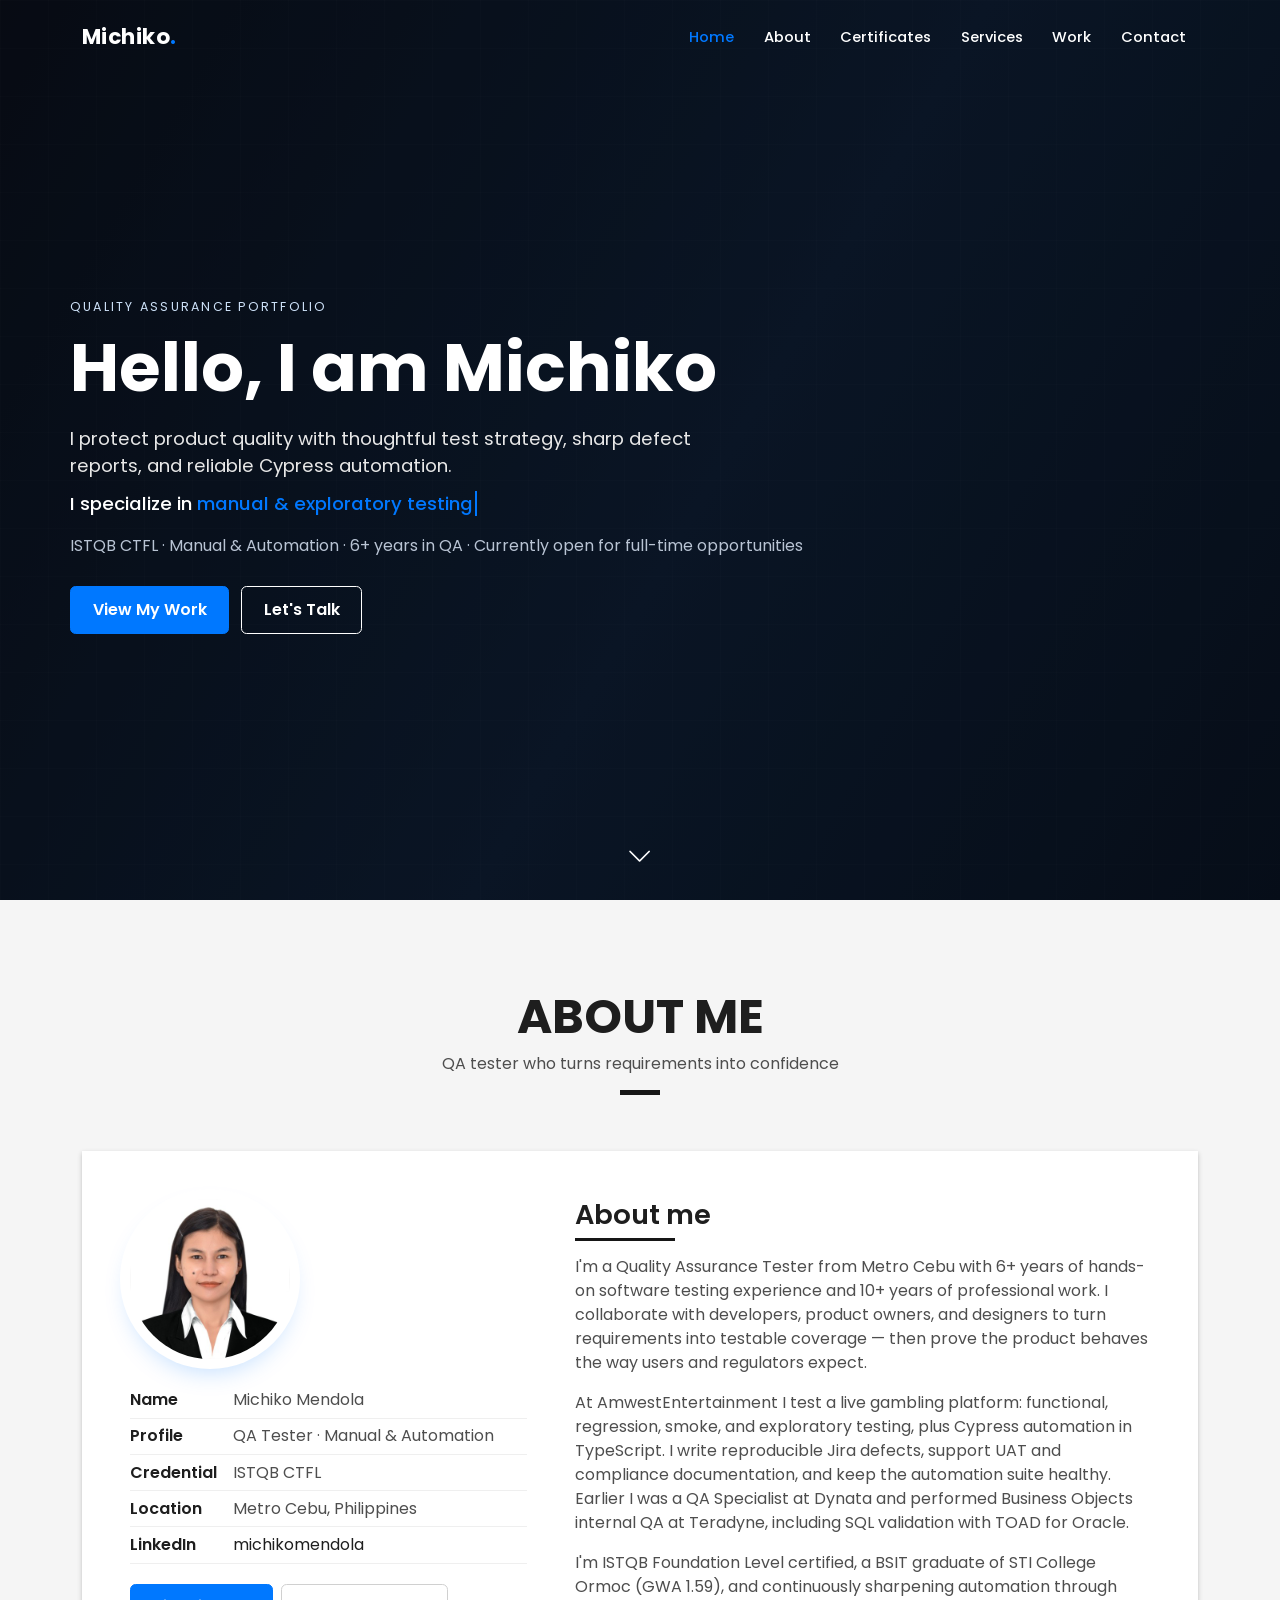
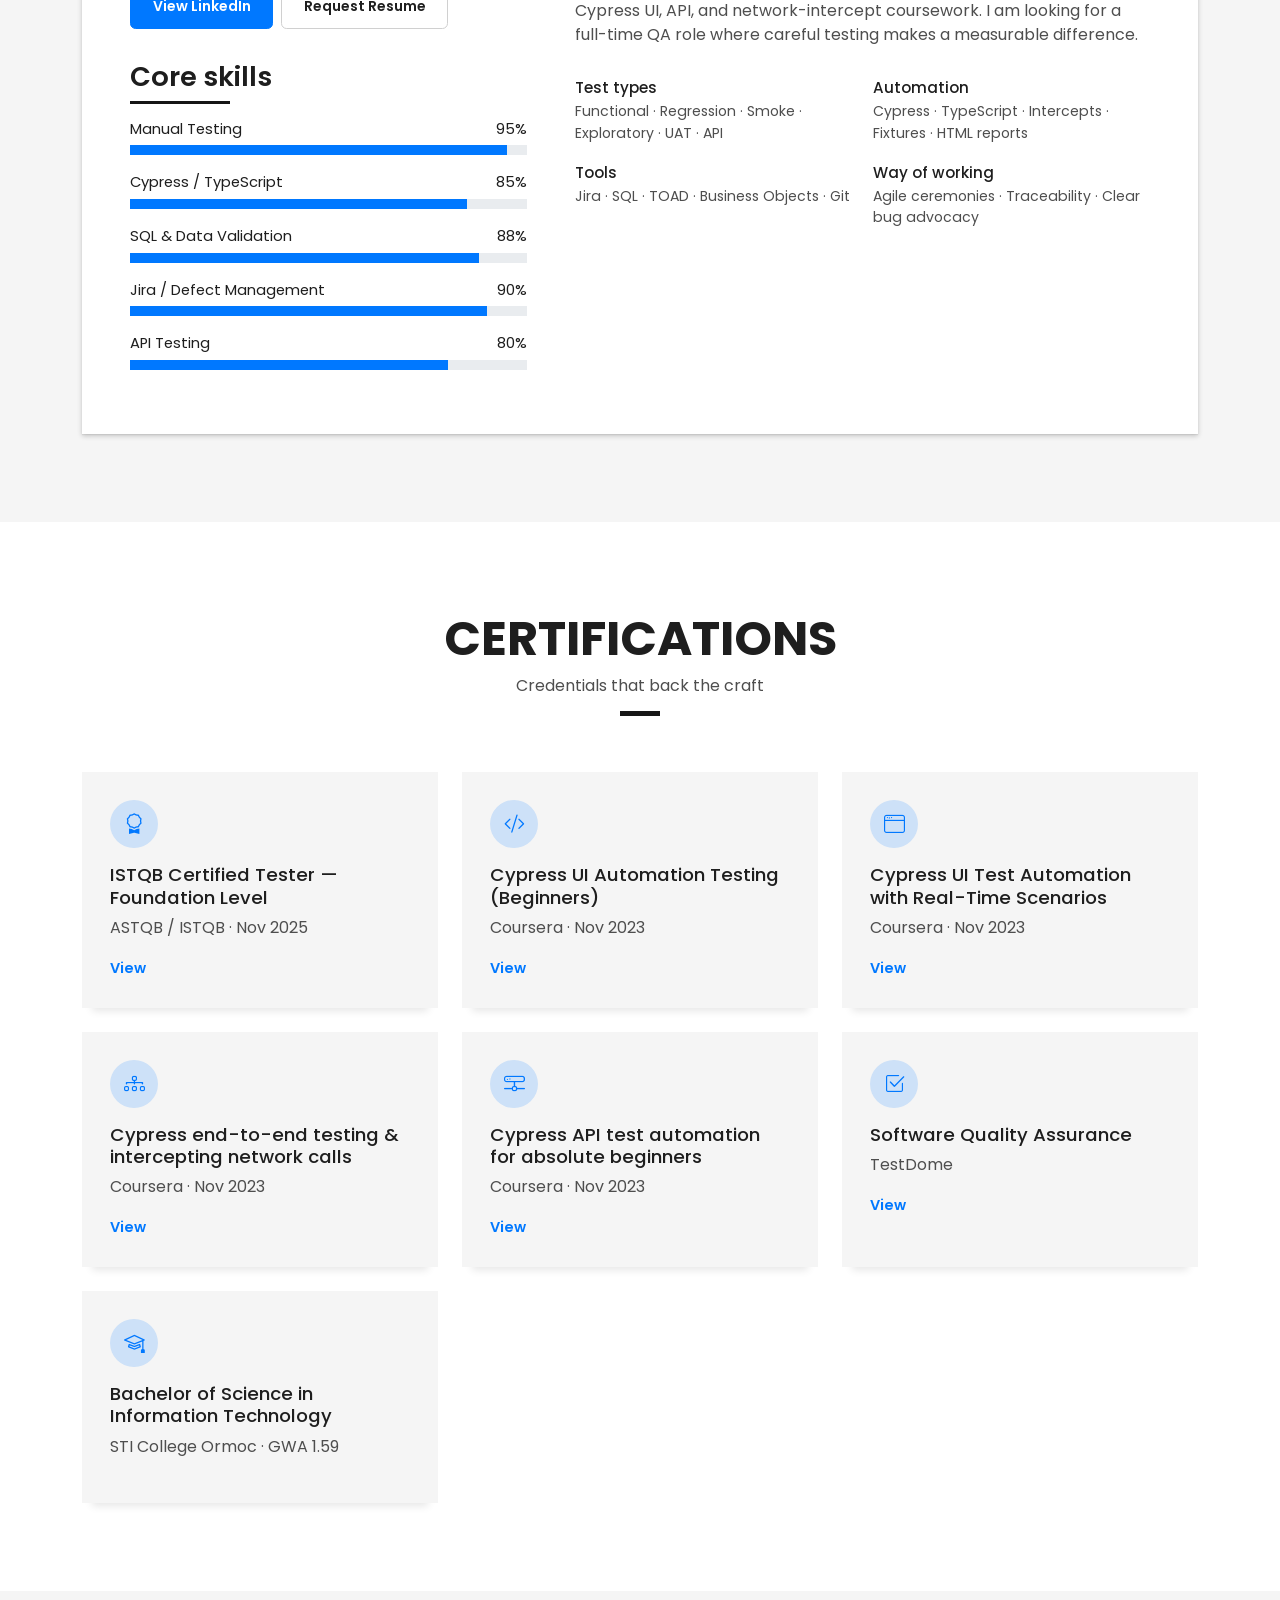
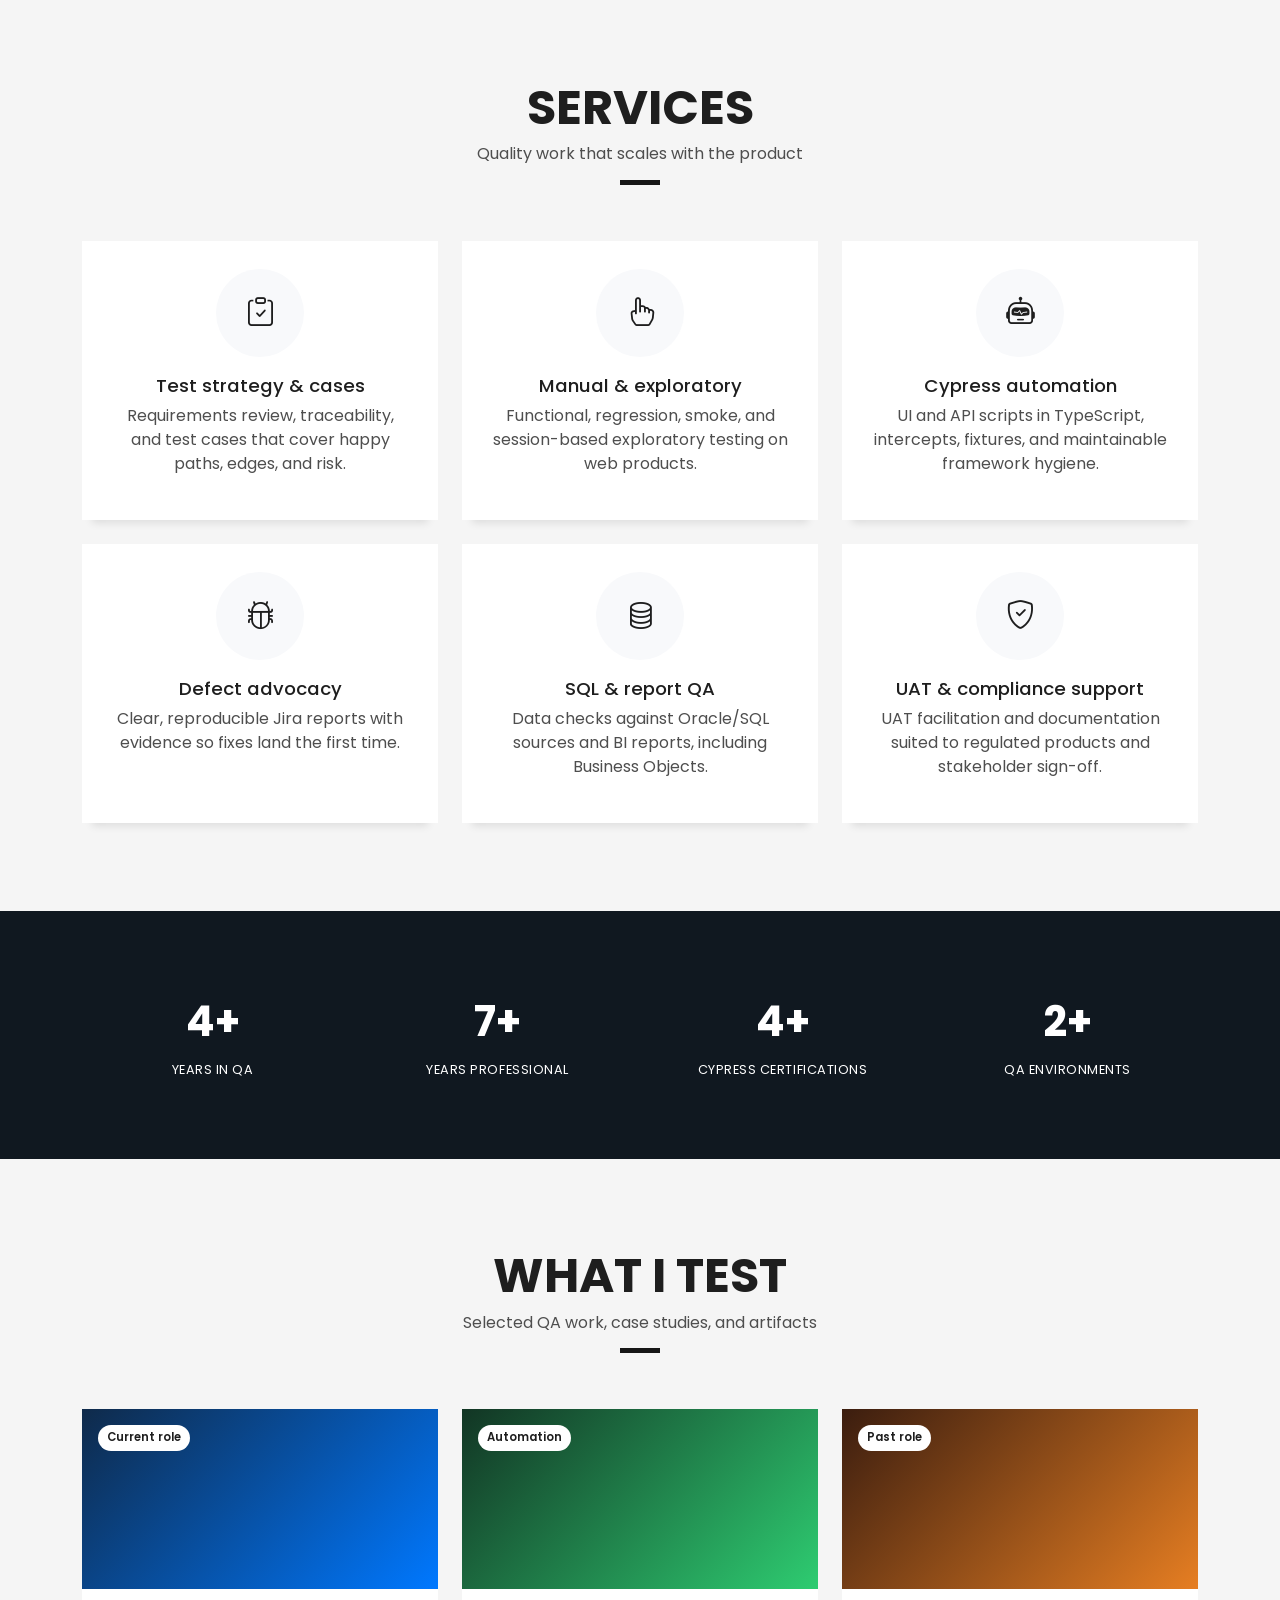
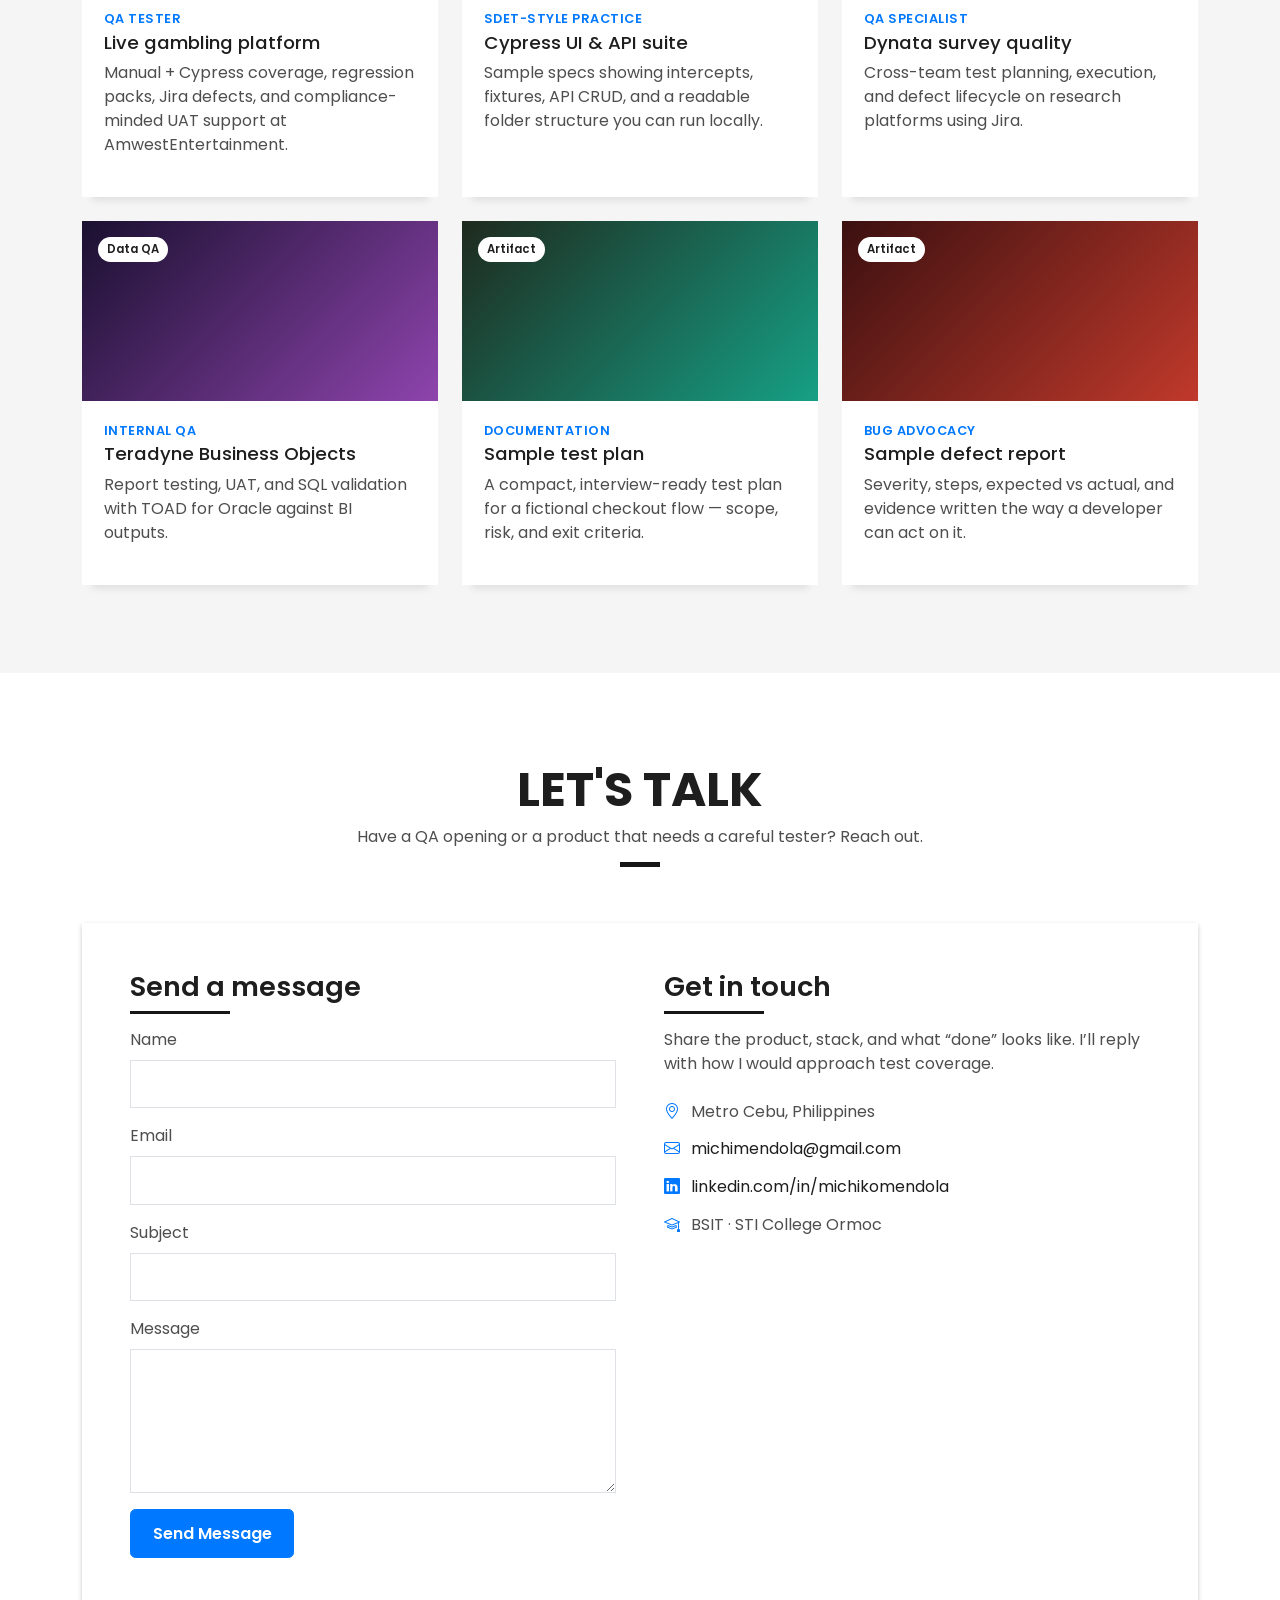
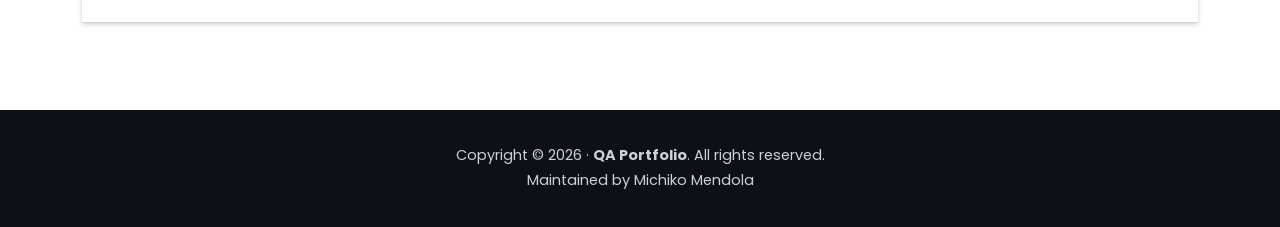
==== commit 993374e9: "Add profile photo and link certificates to official URLs Co-authored-by: Cursor <cursoragent@cursor." ====
--- a/index.html
+++ b/index.html
@@ -92,7 +92,13 @@
           <div class="row g-5 align-items-start">
             <div class="col-lg-5">
               <div class="profile-panel">
-                <div class="avatar-mark" aria-hidden="true">MM</div>
+                <img
+                  class="avatar-photo"
+                  src="assets/img/profile.png"
+                  alt="Professional headshot of Michiko Mendola"
+                  width="160"
+                  height="160"
+                />
                 <ul class="profile-list">
                   <li><span>Name</span> Michiko Mendola</li>
                   <li><span>Profile</span> QA Tester · Manual &amp; Automation</li>
@@ -201,8 +207,8 @@
             <div class="cert-card">
               <div class="cert-icon"><i class="bi bi-award"></i></div>
               <h3>ISTQB Certified Tester — Foundation Level</h3>
-              <p>ASTQB / ISTQB</p>
-              <a href="https://www.istqb.org/" target="_blank" rel="noopener">View</a>
+              <p>ASTQB / ISTQB · Nov 2025</p>
+              <a href="https://atsqa.org/certified-testers/profile/70a54cf3de7e4391aafedddd4b43f66a" target="_blank" rel="noopener">View</a>
             </div>
           </article>
           <article class="col-md-6 col-xl-4">
@@ -210,7 +216,7 @@
               <div class="cert-icon"><i class="bi bi-code-slash"></i></div>
               <h3>Cypress UI Automation Testing (Beginners)</h3>
               <p>Coursera · Nov 2023</p>
-              <a href="https://www.coursera.org/" target="_blank" rel="noopener">View</a>
+              <a href="https://www.coursera.org/account/accomplishments/certificate/PJGWTEW7QL6P" target="_blank" rel="noopener">View</a>
             </div>
           </article>
           <article class="col-md-6 col-xl-4">
@@ -218,7 +224,7 @@
               <div class="cert-icon"><i class="bi bi-window"></i></div>
               <h3>Cypress UI Test Automation with Real-Time Scenarios</h3>
               <p>Coursera · Nov 2023</p>
-              <a href="https://www.coursera.org/" target="_blank" rel="noopener">View</a>
+              <a href="https://www.coursera.org/account/accomplishments/certificate/URZRVUFECY28" target="_blank" rel="noopener">View</a>
             </div>
           </article>
           <article class="col-md-6 col-xl-4">
@@ -226,7 +232,7 @@
               <div class="cert-icon"><i class="bi bi-diagram-3"></i></div>
               <h3>Cypress end-to-end testing &amp; intercepting network calls</h3>
               <p>Coursera · Nov 2023</p>
-              <a href="https://www.coursera.org/" target="_blank" rel="noopener">View</a>
+              <a href="https://www.coursera.org/account/accomplishments/certificate/LBRBNDNW7U5F" target="_blank" rel="noopener">View</a>
             </div>
           </article>
           <article class="col-md-6 col-xl-4">
@@ -234,7 +240,15 @@
               <div class="cert-icon"><i class="bi bi-hdd-network"></i></div>
               <h3>Cypress API test automation for absolute beginners</h3>
               <p>Coursera · Nov 2023</p>
-              <a href="https://www.coursera.org/" target="_blank" rel="noopener">View</a>
+              <a href="https://www.coursera.org/account/accomplishments/certificate/WCGNNURSRPME" target="_blank" rel="noopener">View</a>
+            </div>
+          </article>
+          <article class="col-md-6 col-xl-4">
+            <div class="cert-card">
+              <div class="cert-icon"><i class="bi bi-check2-square"></i></div>
+              <h3>Software Quality Assurance</h3>
+              <p>TestDome</p>
+              <a href="https://www.testdome.com/certificates/f0987fc164f14c2d906ba8ba30d17ddd" target="_blank" rel="noopener">View</a>
             </div>
           </article>
           <article class="col-md-6 col-xl-4">
@@ -242,7 +256,6 @@
               <div class="cert-icon"><i class="bi bi-mortarboard"></i></div>
               <h3>Bachelor of Science in Information Technology</h3>
               <p>STI College Ormoc · GWA 1.59</p>
-              <a href="https://www.sti.edu/" target="_blank" rel="noopener">View</a>
             </div>
           </article>
         </div>
--- a/assets/css/style.css
+++ b/assets/css/style.css
@@ -313,18 +313,16 @@
   text-align: left;
 }
 
-.avatar-mark {
-  width: 120px;
-  height: 120px;
+.avatar-photo {
+  width: 160px;
+  height: 160px;
+  object-fit: cover;
+  object-position: center 18%;
   border-radius: 50%;
-  display: grid;
-  place-items: center;
-  font-weight: 700;
-  font-size: 2rem;
-  color: #fff;
-  background: linear-gradient(135deg, #0078ff, #0b1d36);
+  display: block;
   box-shadow: 0 0 0 10px #fff, 0 12px 24px rgba(0, 120, 255, 0.25);
   margin-bottom: 1.5rem;
+  background: #fff;
 }
 
 .profile-list {
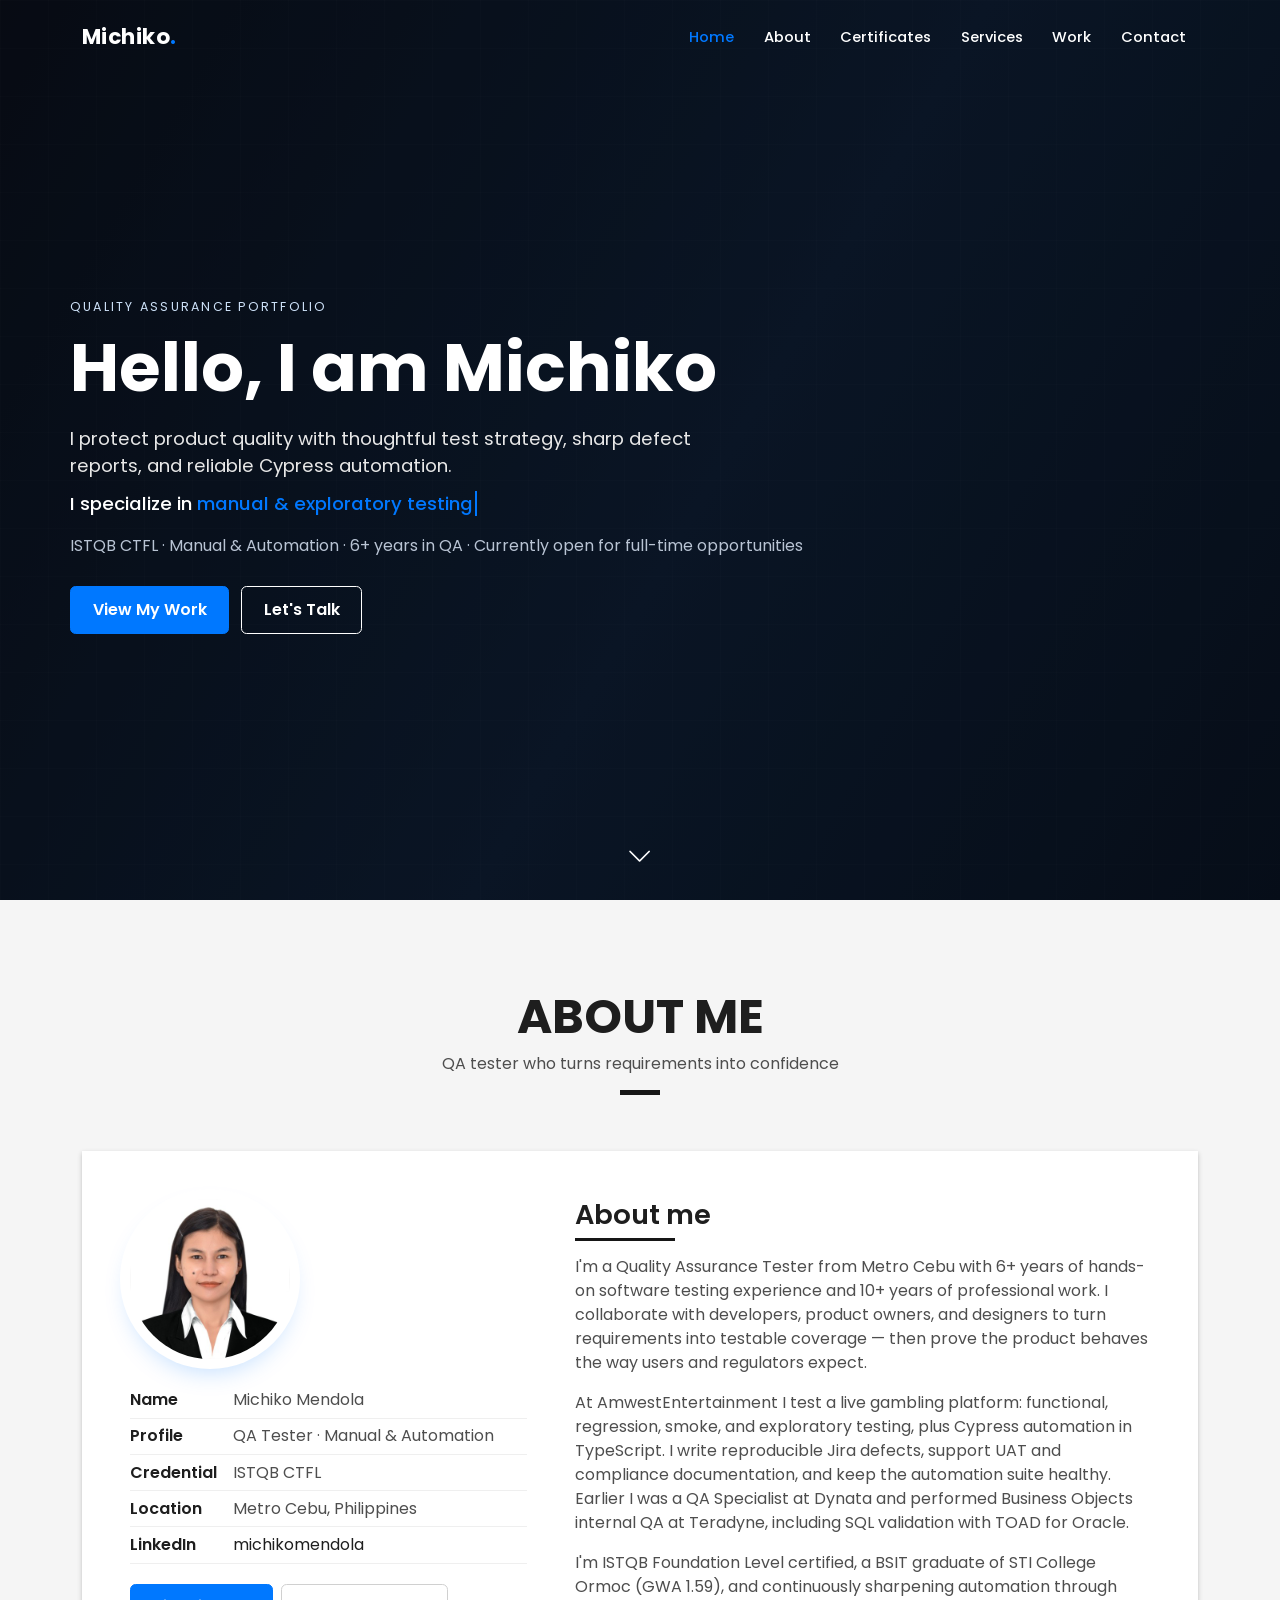
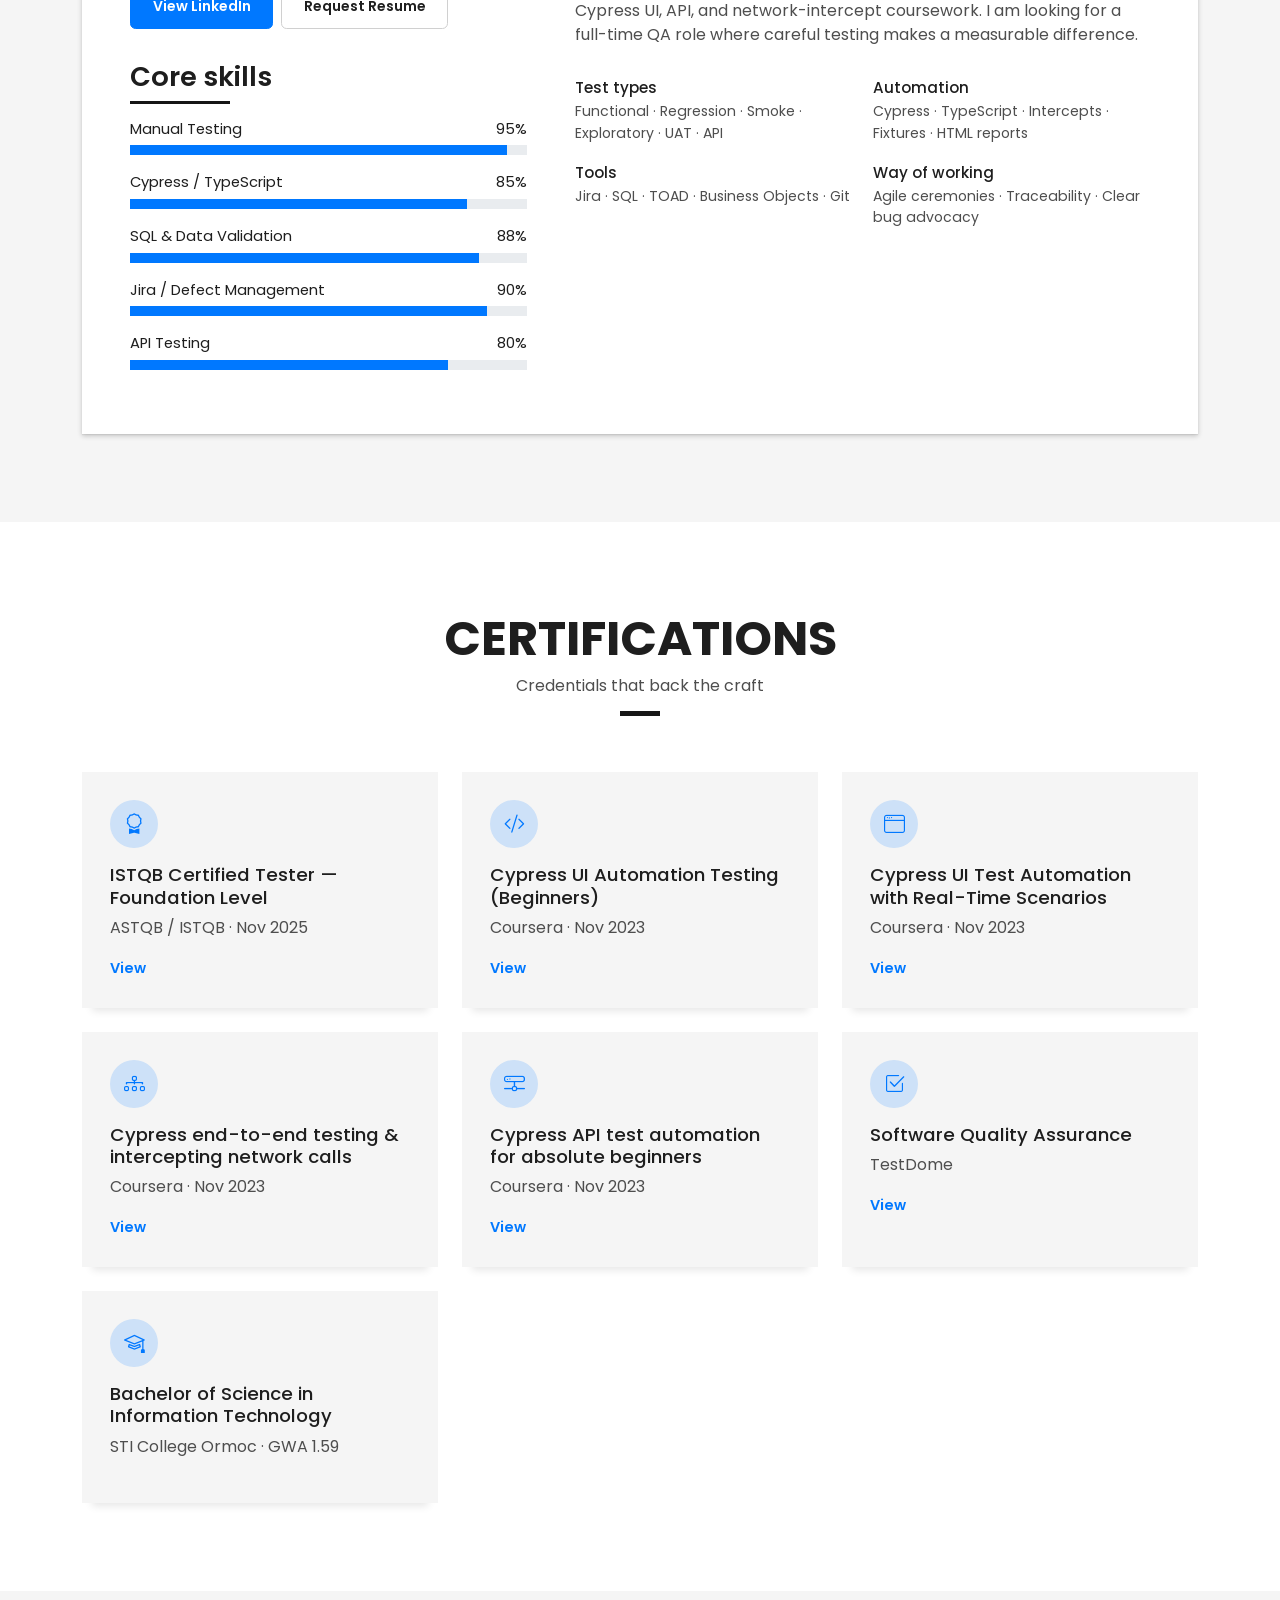
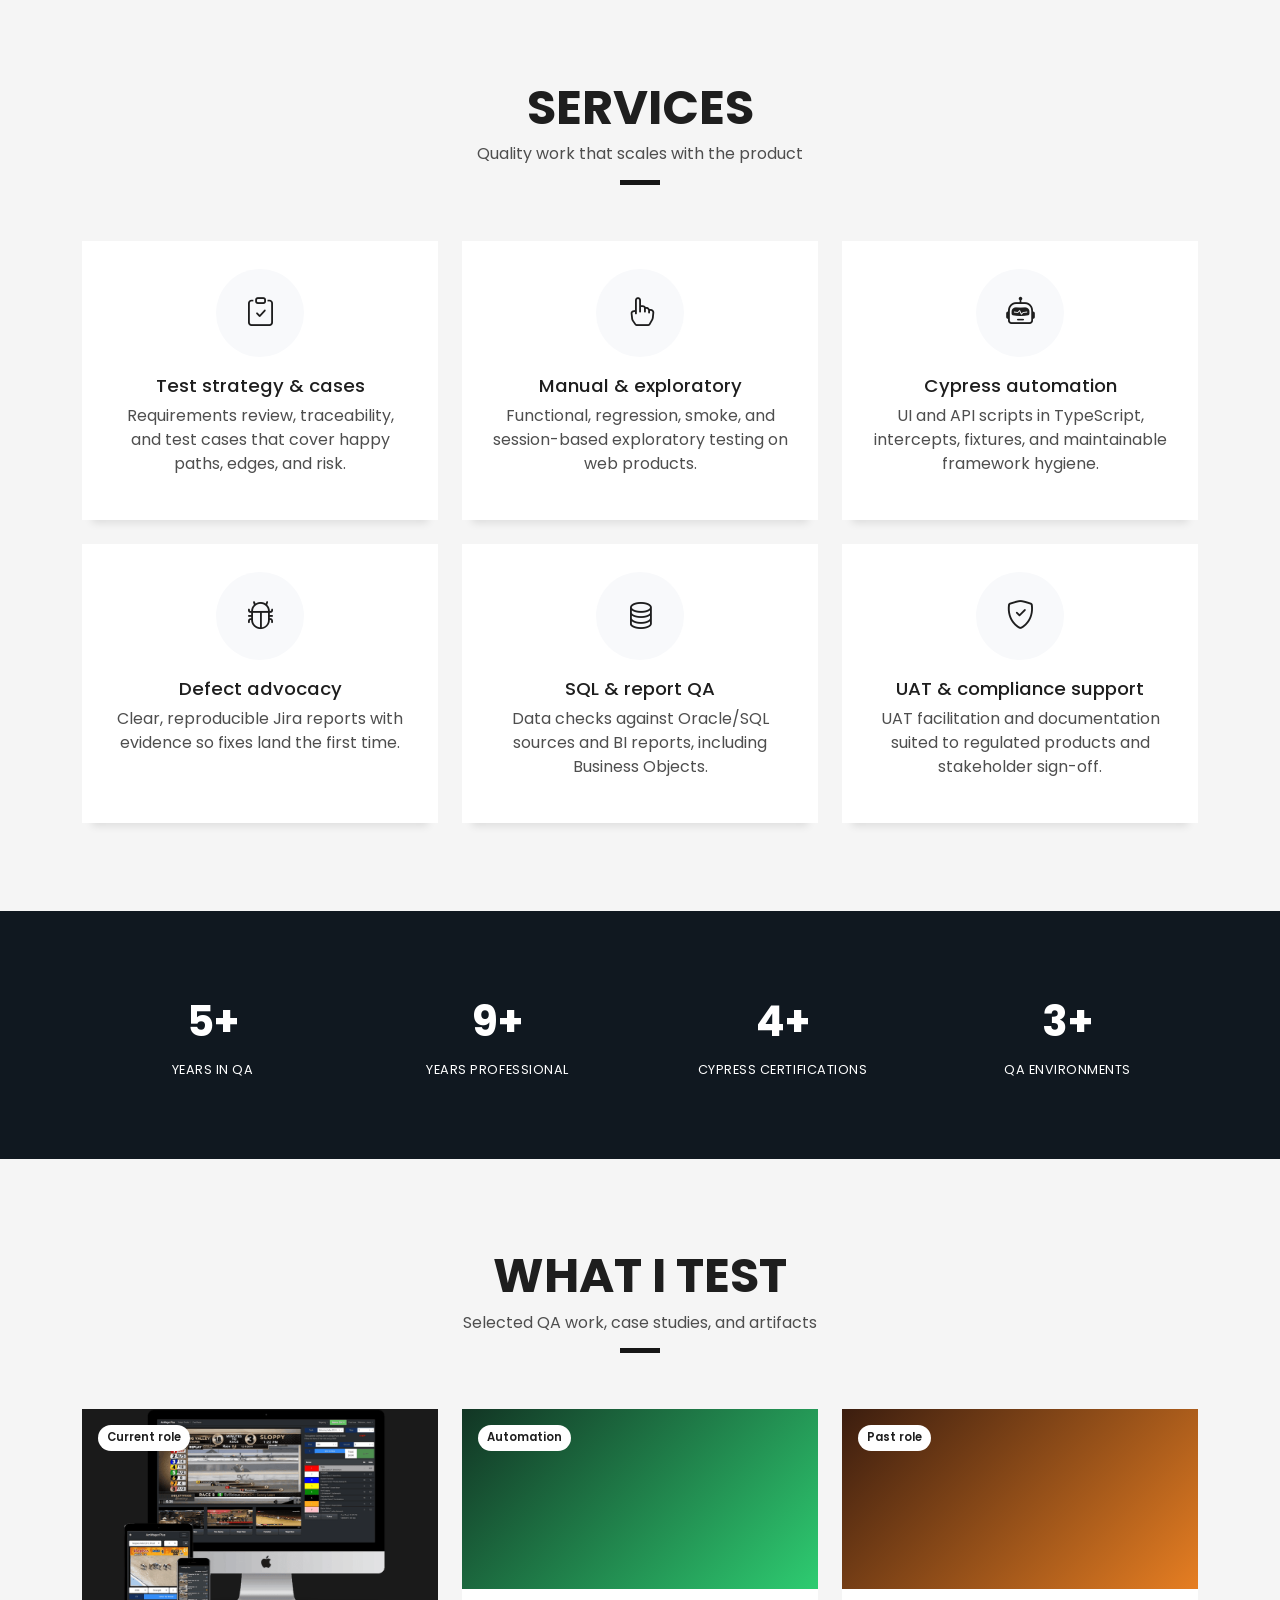
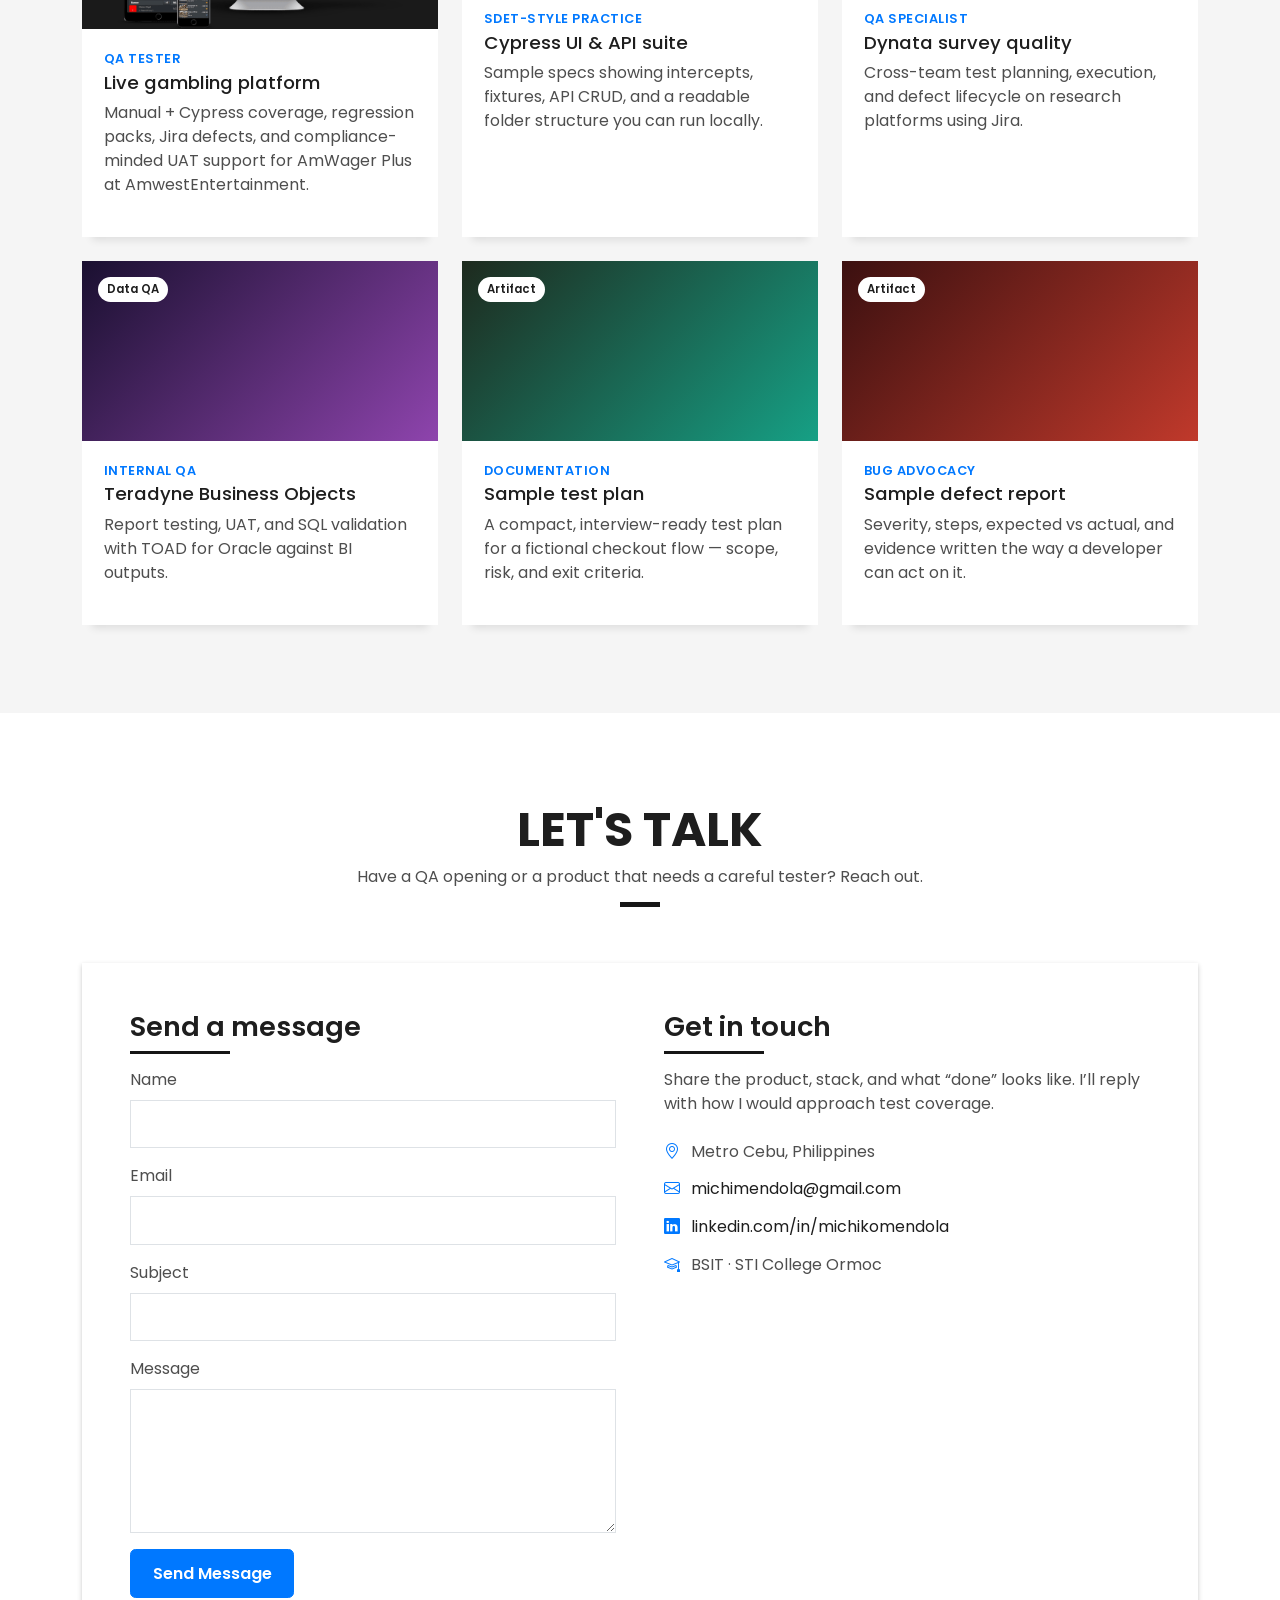
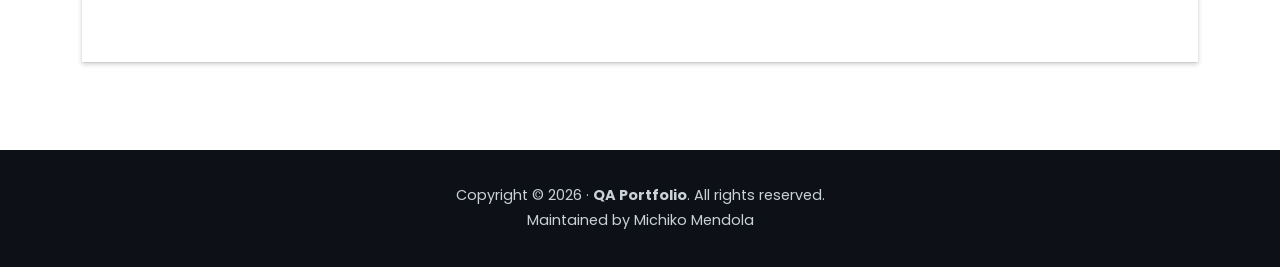
==== commit 7bde66a1: "Add AmWager Plus mockup to the live gambling platform work Co-authored-by: Cursor <cursoragent@curso" ====
--- a/index.html
+++ b/index.html
@@ -365,7 +365,11 @@
         <div class="row g-4">
           <article class="col-md-6 col-xl-4">
             <a class="work-card" href="work/gaming-platform.html">
-              <div class="work-media work-media-1">
+              <div class="work-media has-photo">
+                <img
+                  src="assets/img/amwager-plus.png"
+                  alt="AmWager Plus on desktop, tablet, and mobile"
+                />
                 <span class="work-badge">Current role</span>
               </div>
               <div class="work-body">
@@ -373,7 +377,7 @@
                 <h3>Live gambling platform</h3>
                 <p>
                   Manual + Cypress coverage, regression packs, Jira defects, and compliance-minded
-                  UAT support at AmwestEntertainment.
+                  UAT support for AmWager Plus at AmwestEntertainment.
                 </p>
               </div>
             </a>
--- a/assets/css/style.css
+++ b/assets/css/style.css
@@ -513,6 +513,19 @@
 .work-media {
   height: 180px;
   position: relative;
+  overflow: hidden;
+}
+
+.work-media.has-photo {
+  height: 220px;
+  background: #1a1a1a;
+}
+
+.work-media.has-photo img {
+  width: 100%;
+  height: 100%;
+  object-fit: contain;
+  display: block;
 }
 
 .work-media-1 {
@@ -538,6 +551,7 @@
   position: absolute;
   top: 1rem;
   left: 1rem;
+  z-index: 2;
   background: #fff;
   color: var(--ink);
   font-size: 0.72rem;
@@ -648,8 +662,16 @@
   color: #cde1f8;
 }
 
-.article-wrap {
-  max-width: 860px;
+.article-figure {
+  margin: 0 0 1.75rem;
+  background: #1a1a1a;
+  padding: 0.75rem;
+}
+
+.article-figure img {
+  width: 100%;
+  height: auto;
+  display: block;
 }
 
 .article-wrap h2 {
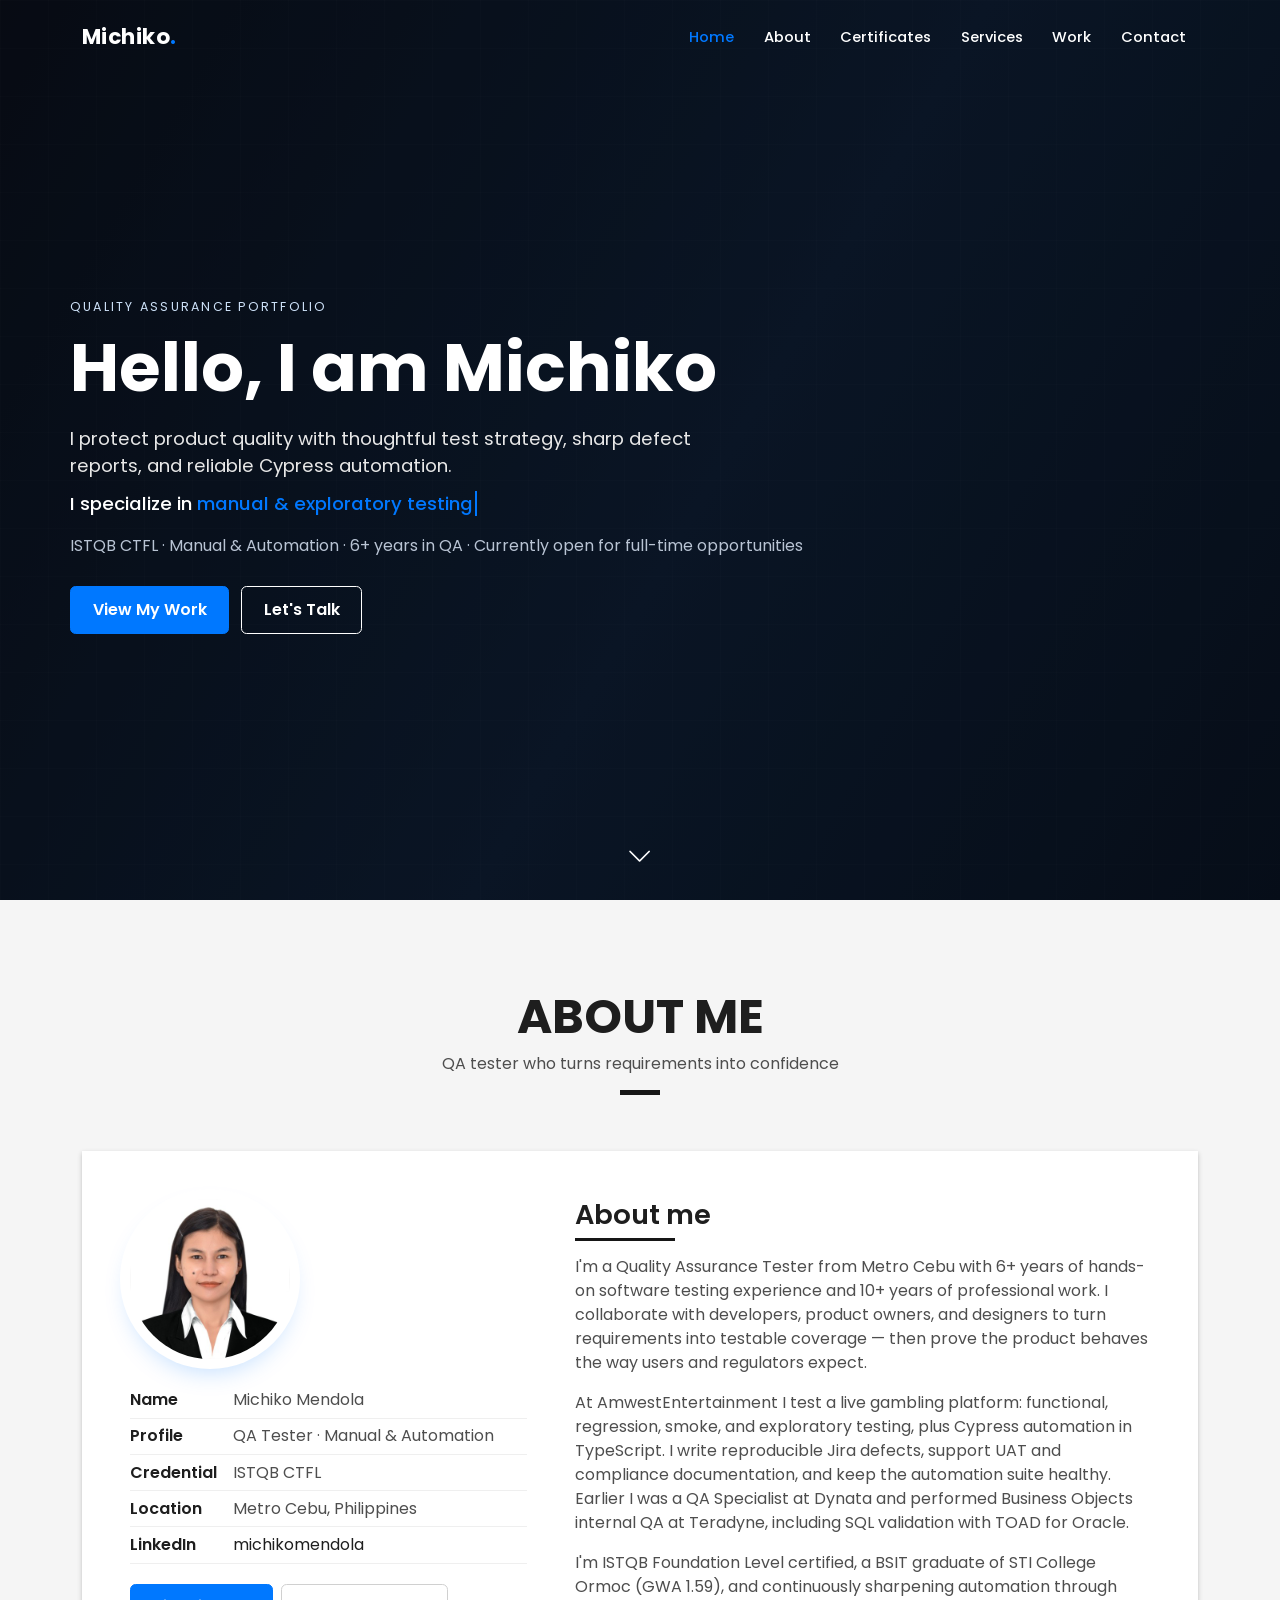
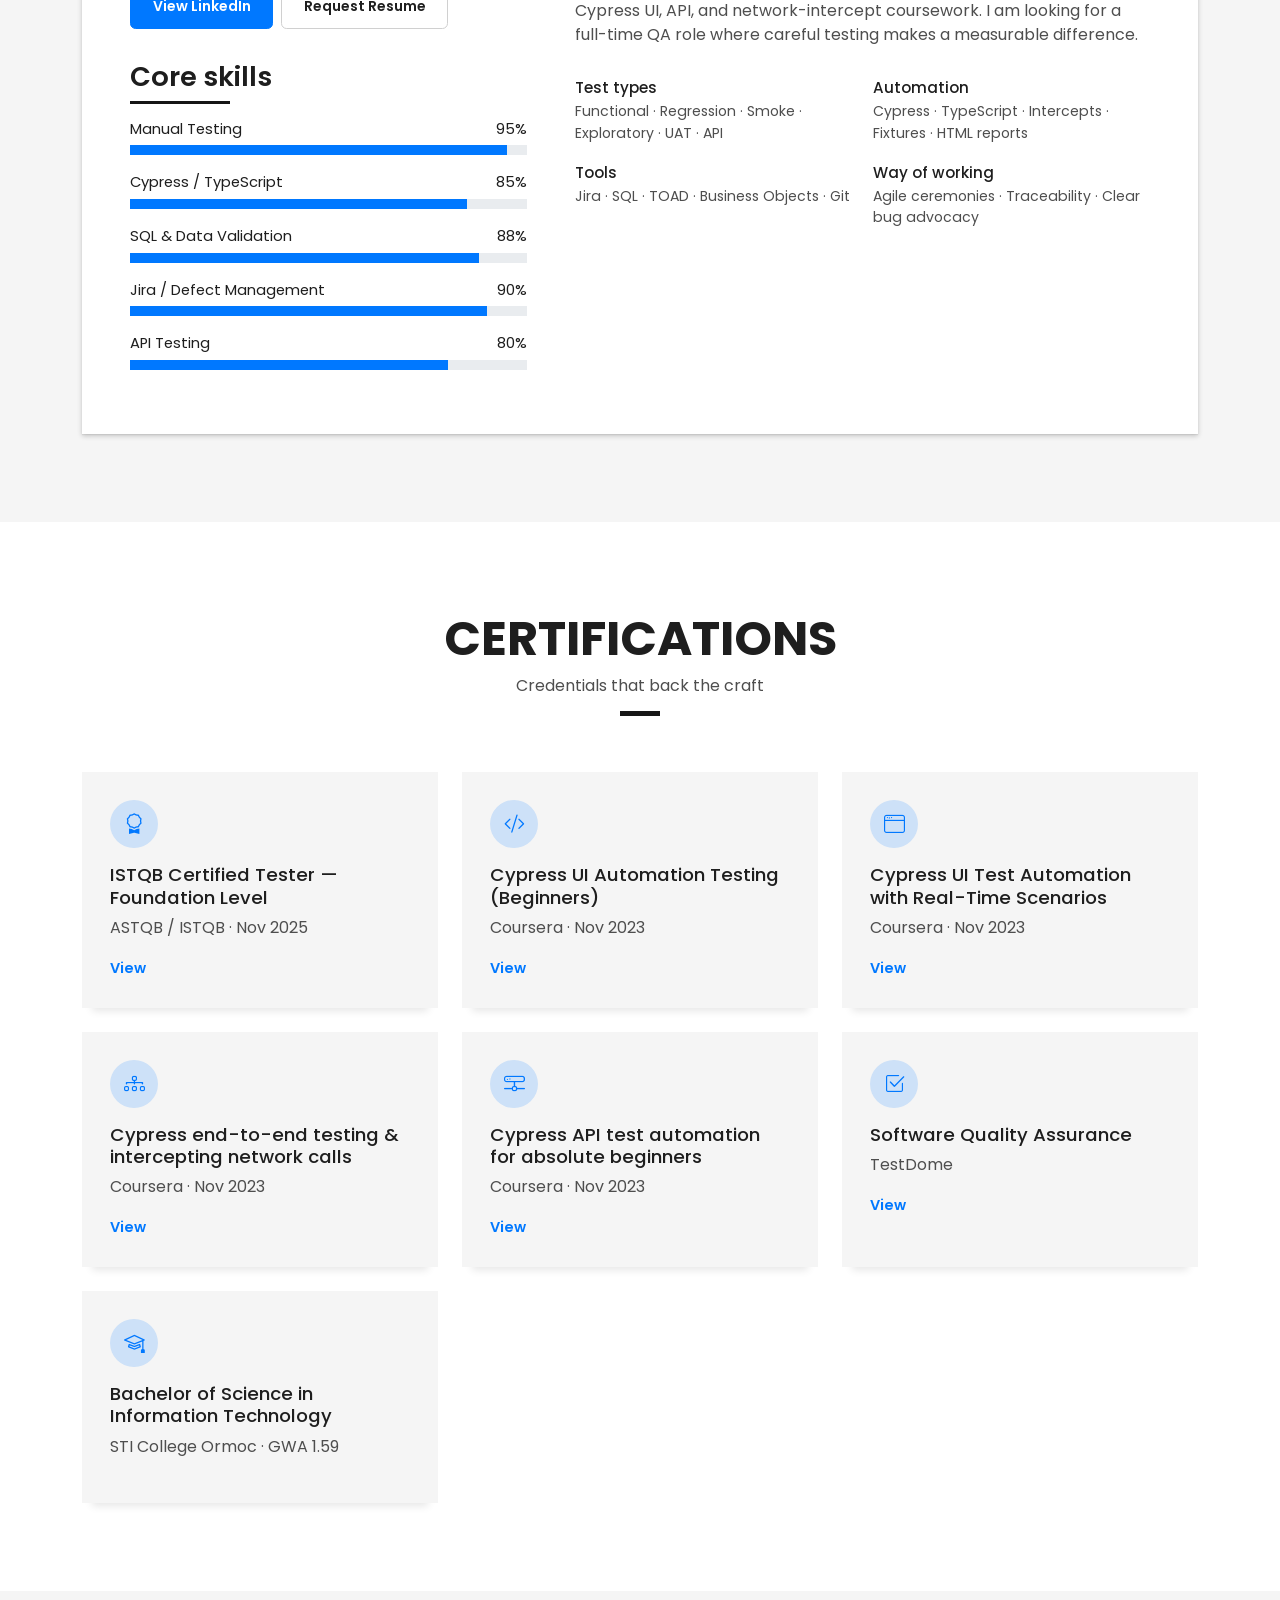
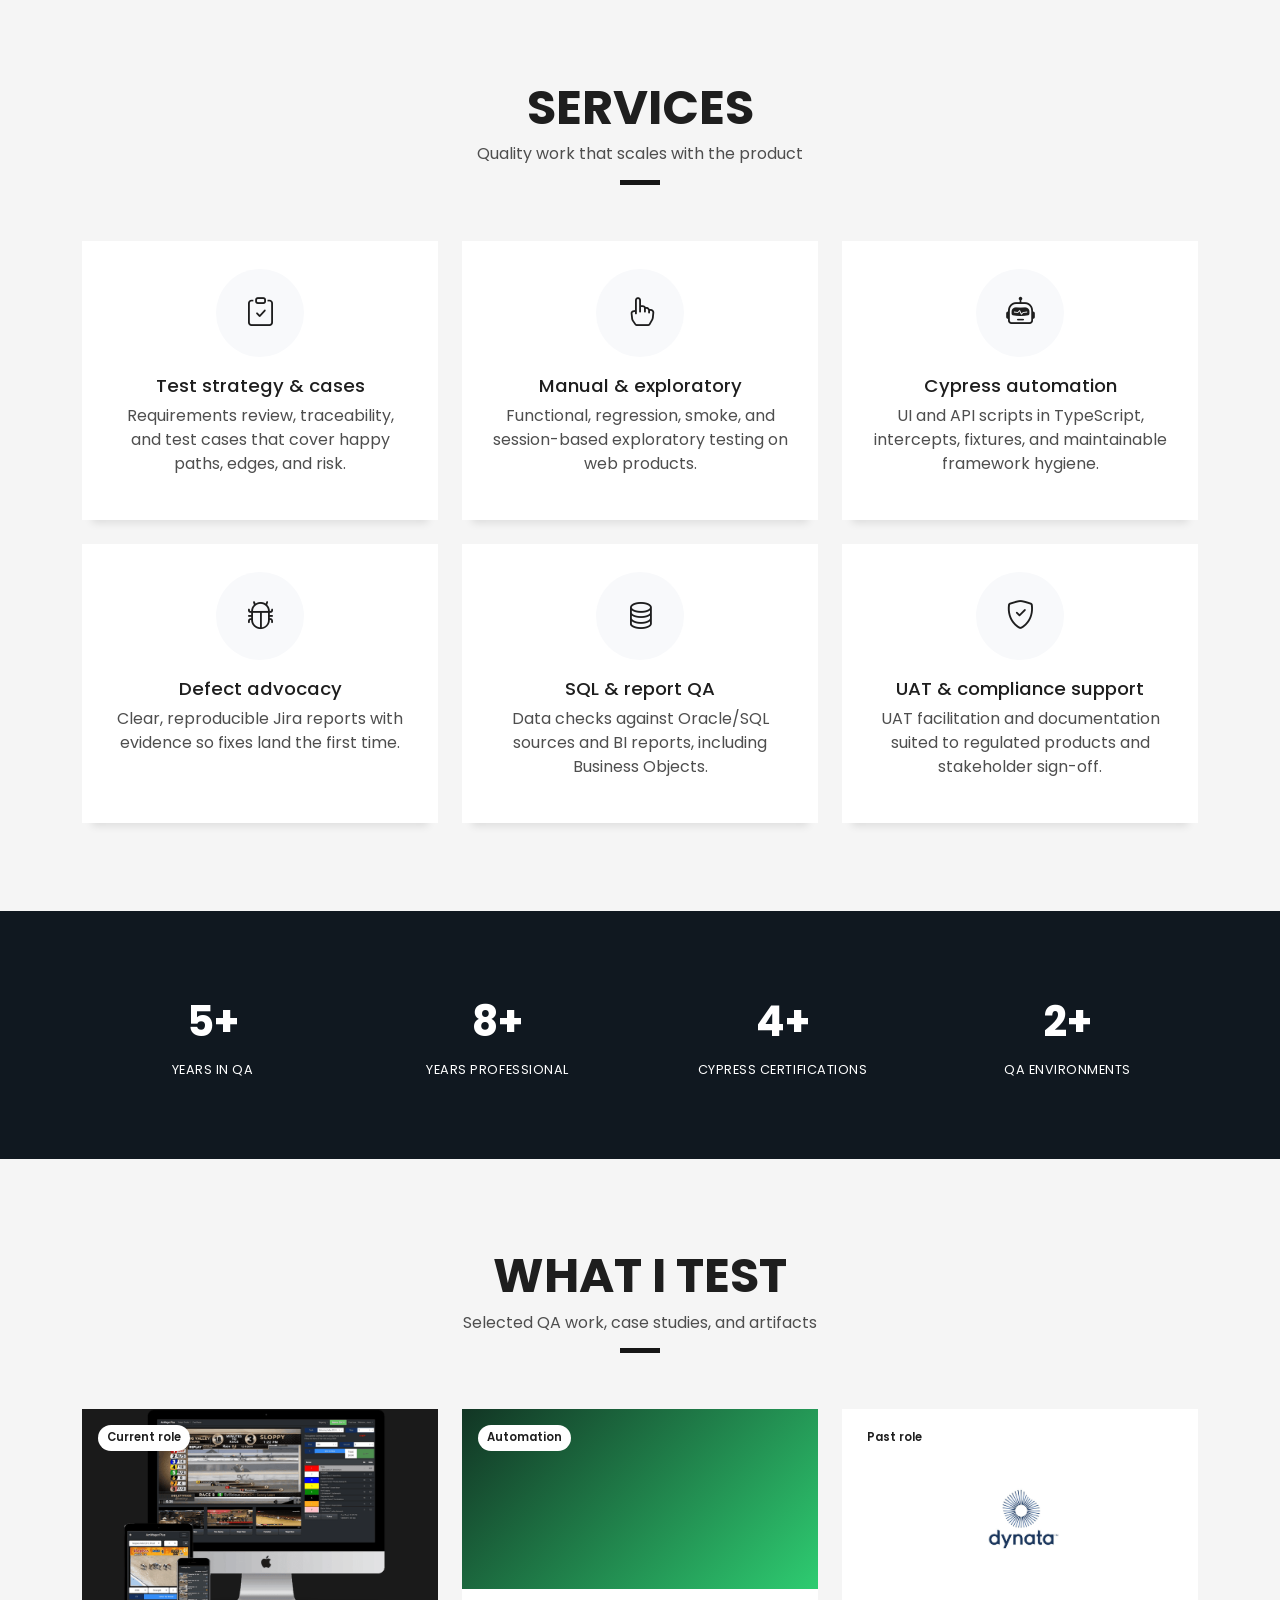
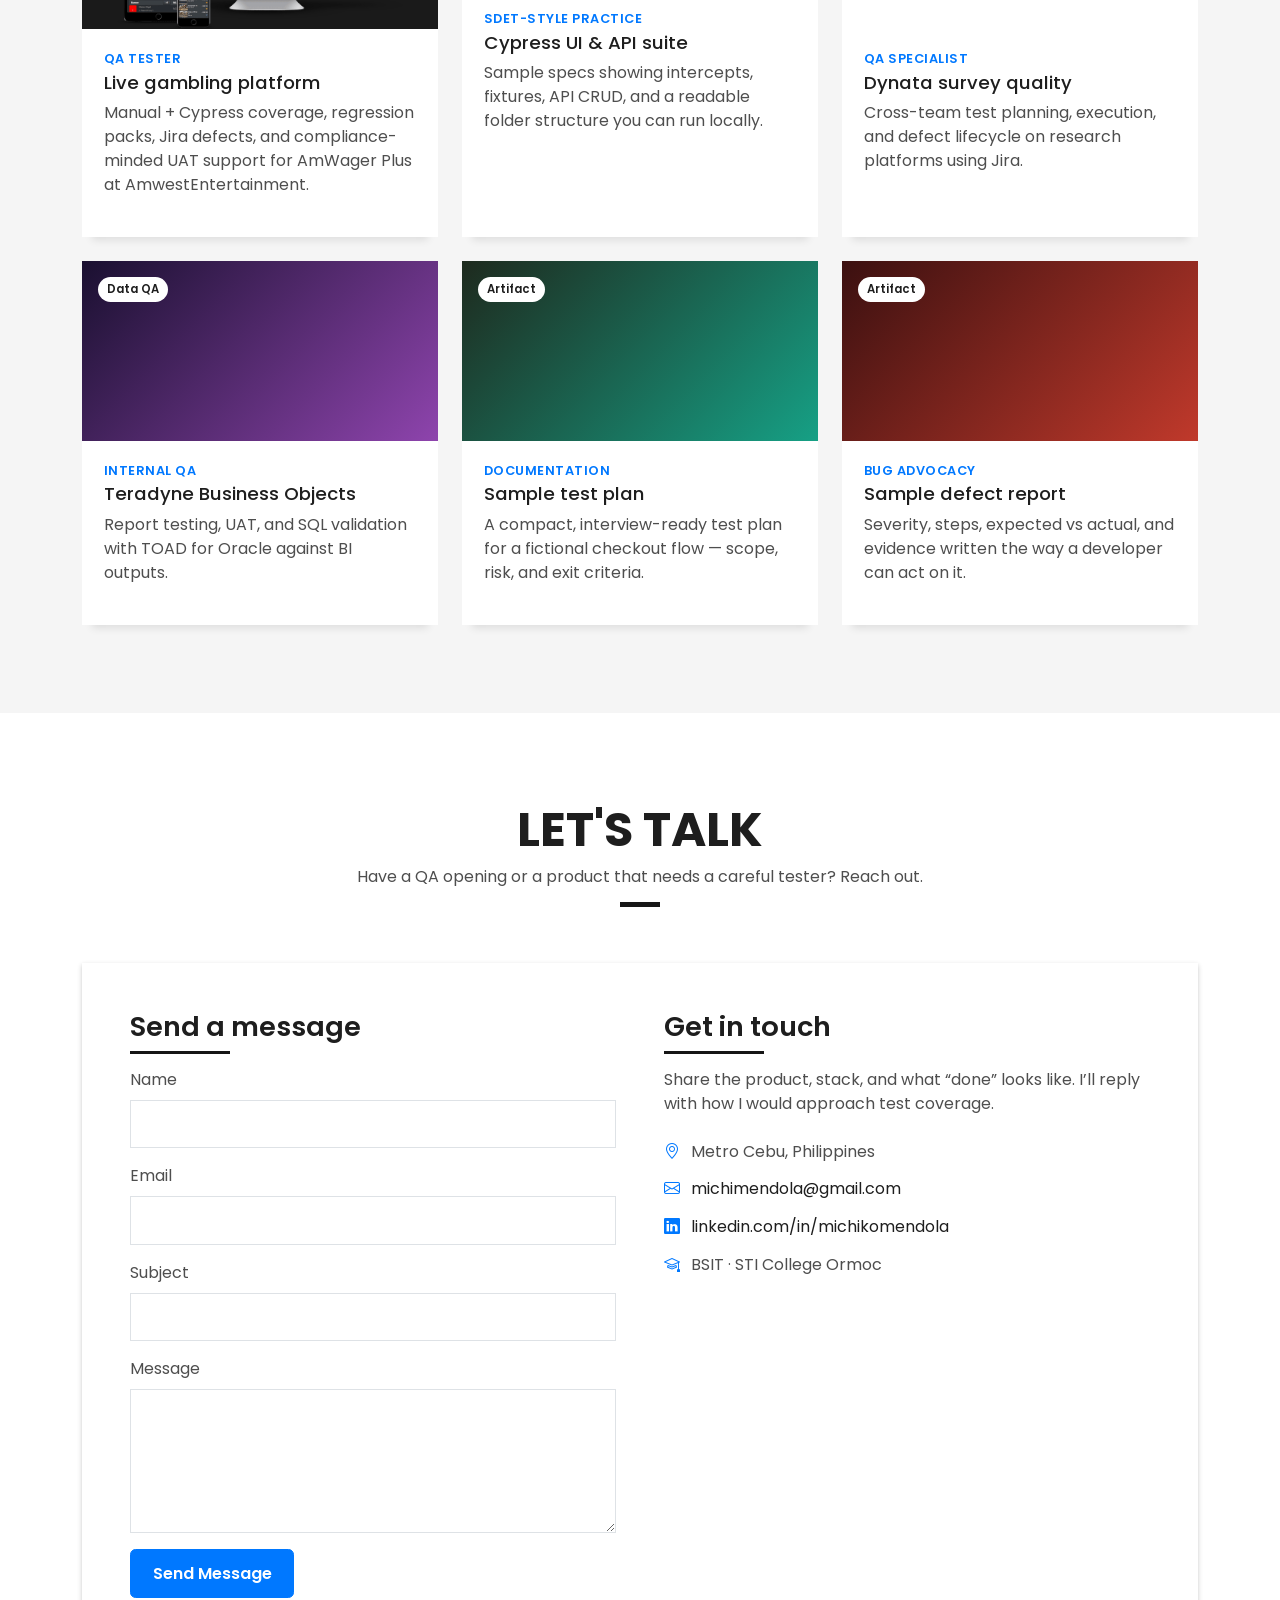
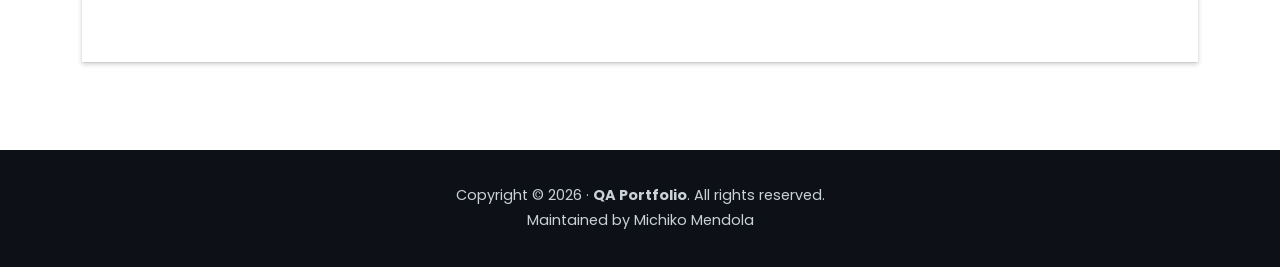
==== commit ea93569e: "Add Dynata logo to the survey quality work Co-authored-by: Cursor <cursoragent@cursor.com>" ====
--- a/index.html
+++ b/index.html
@@ -399,7 +399,8 @@
           </article>
           <article class="col-md-6 col-xl-4">
             <a class="work-card" href="work/dynata.html">
-              <div class="work-media work-media-3">
+              <div class="work-media has-photo has-logo">
+                <img src="assets/img/dynata-logo.png" alt="Dynata logo" />
                 <span class="work-badge">Past role</span>
               </div>
               <div class="work-body">
--- a/assets/css/style.css
+++ b/assets/css/style.css
@@ -528,6 +528,21 @@
   display: block;
 }
 
+.work-media.has-logo {
+  background: #fff;
+  display: flex;
+  align-items: center;
+  justify-content: center;
+  padding: 1.5rem 2rem;
+}
+
+.work-media.has-logo img {
+  width: auto;
+  max-width: 72%;
+  max-height: 78%;
+  object-fit: contain;
+}
+
 .work-media-1 {
   background: linear-gradient(135deg, #0f2a4a, #0078ff);
 }
@@ -674,6 +689,20 @@
   display: block;
 }
 
+.article-figure-logo {
+  background: #fff;
+  box-shadow: 0 13px 8px -10px rgba(0, 0, 0, 0.1);
+  display: flex;
+  justify-content: center;
+  padding: 2rem;
+}
+
+.article-figure-logo img {
+  width: auto;
+  max-width: 280px;
+  max-height: 180px;
+}
+
 .article-wrap h2 {
   font-size: 1.35rem;
   margin-top: 2rem;
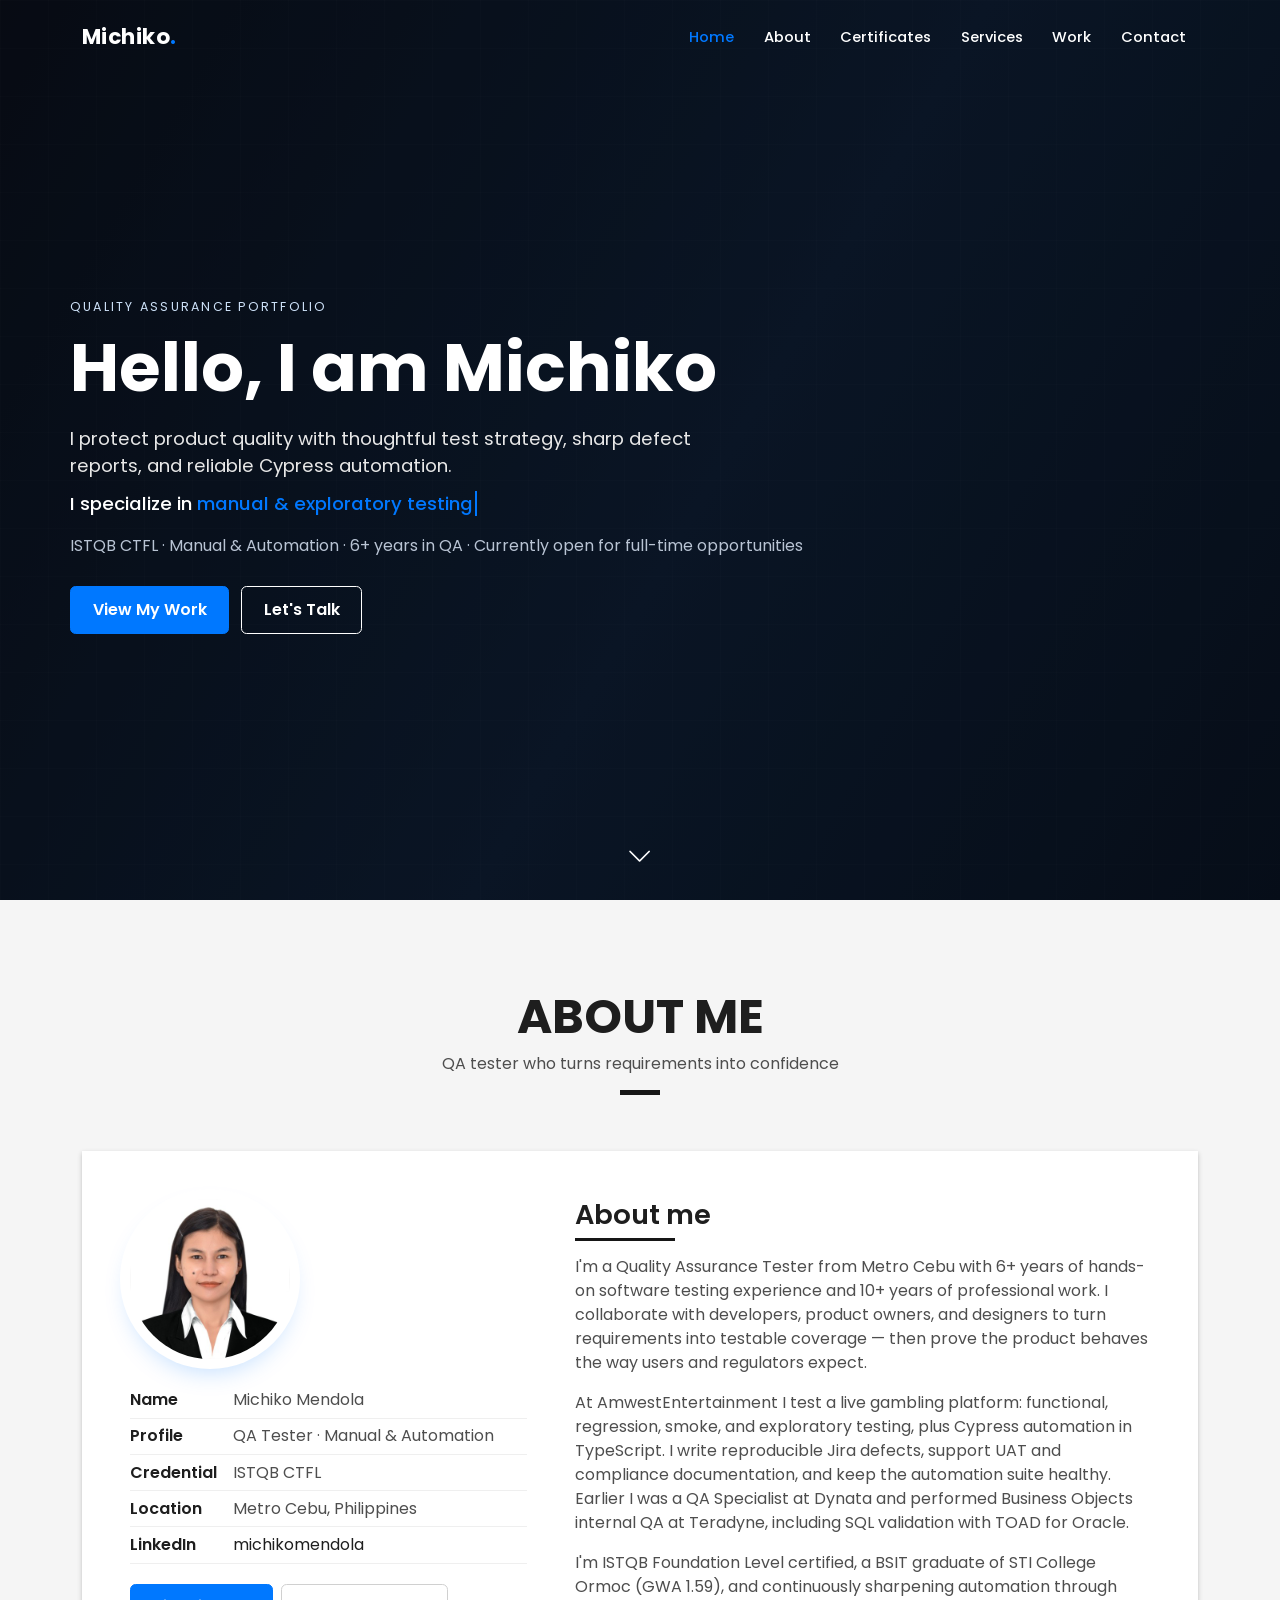
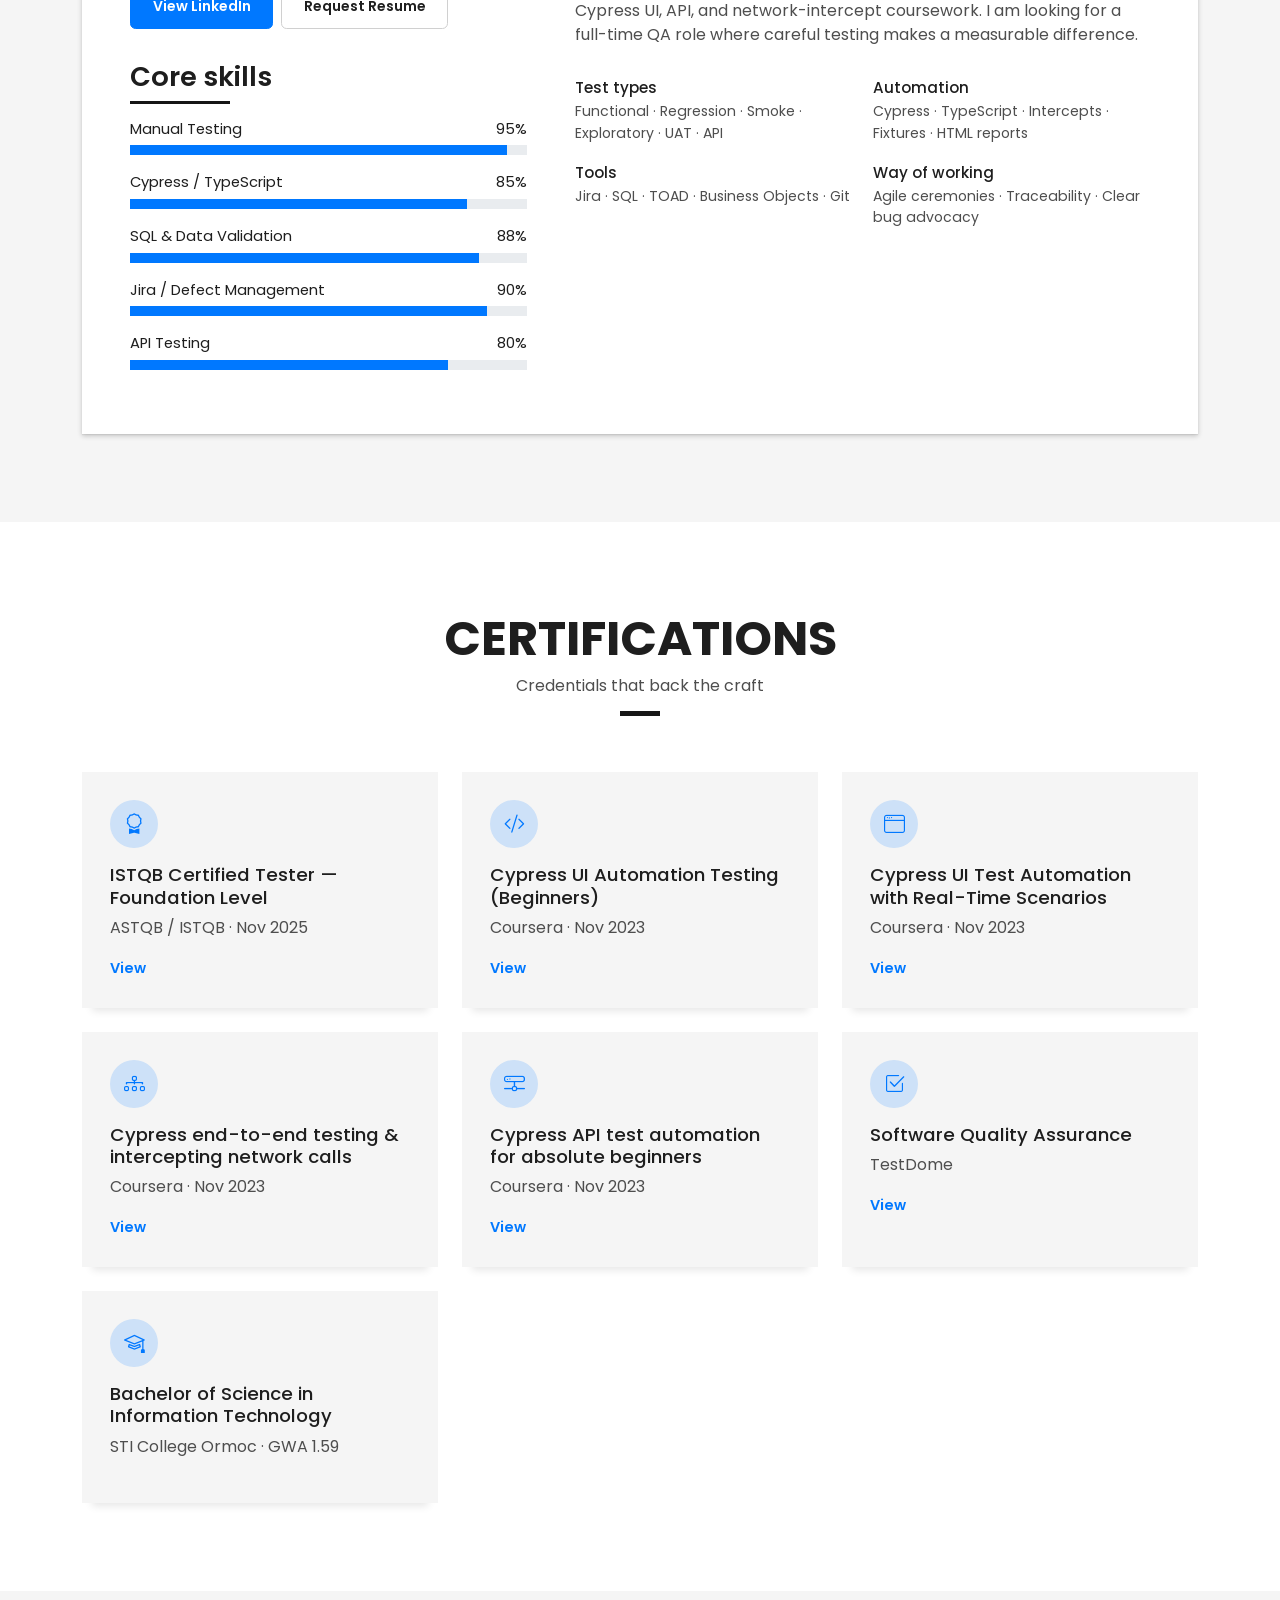
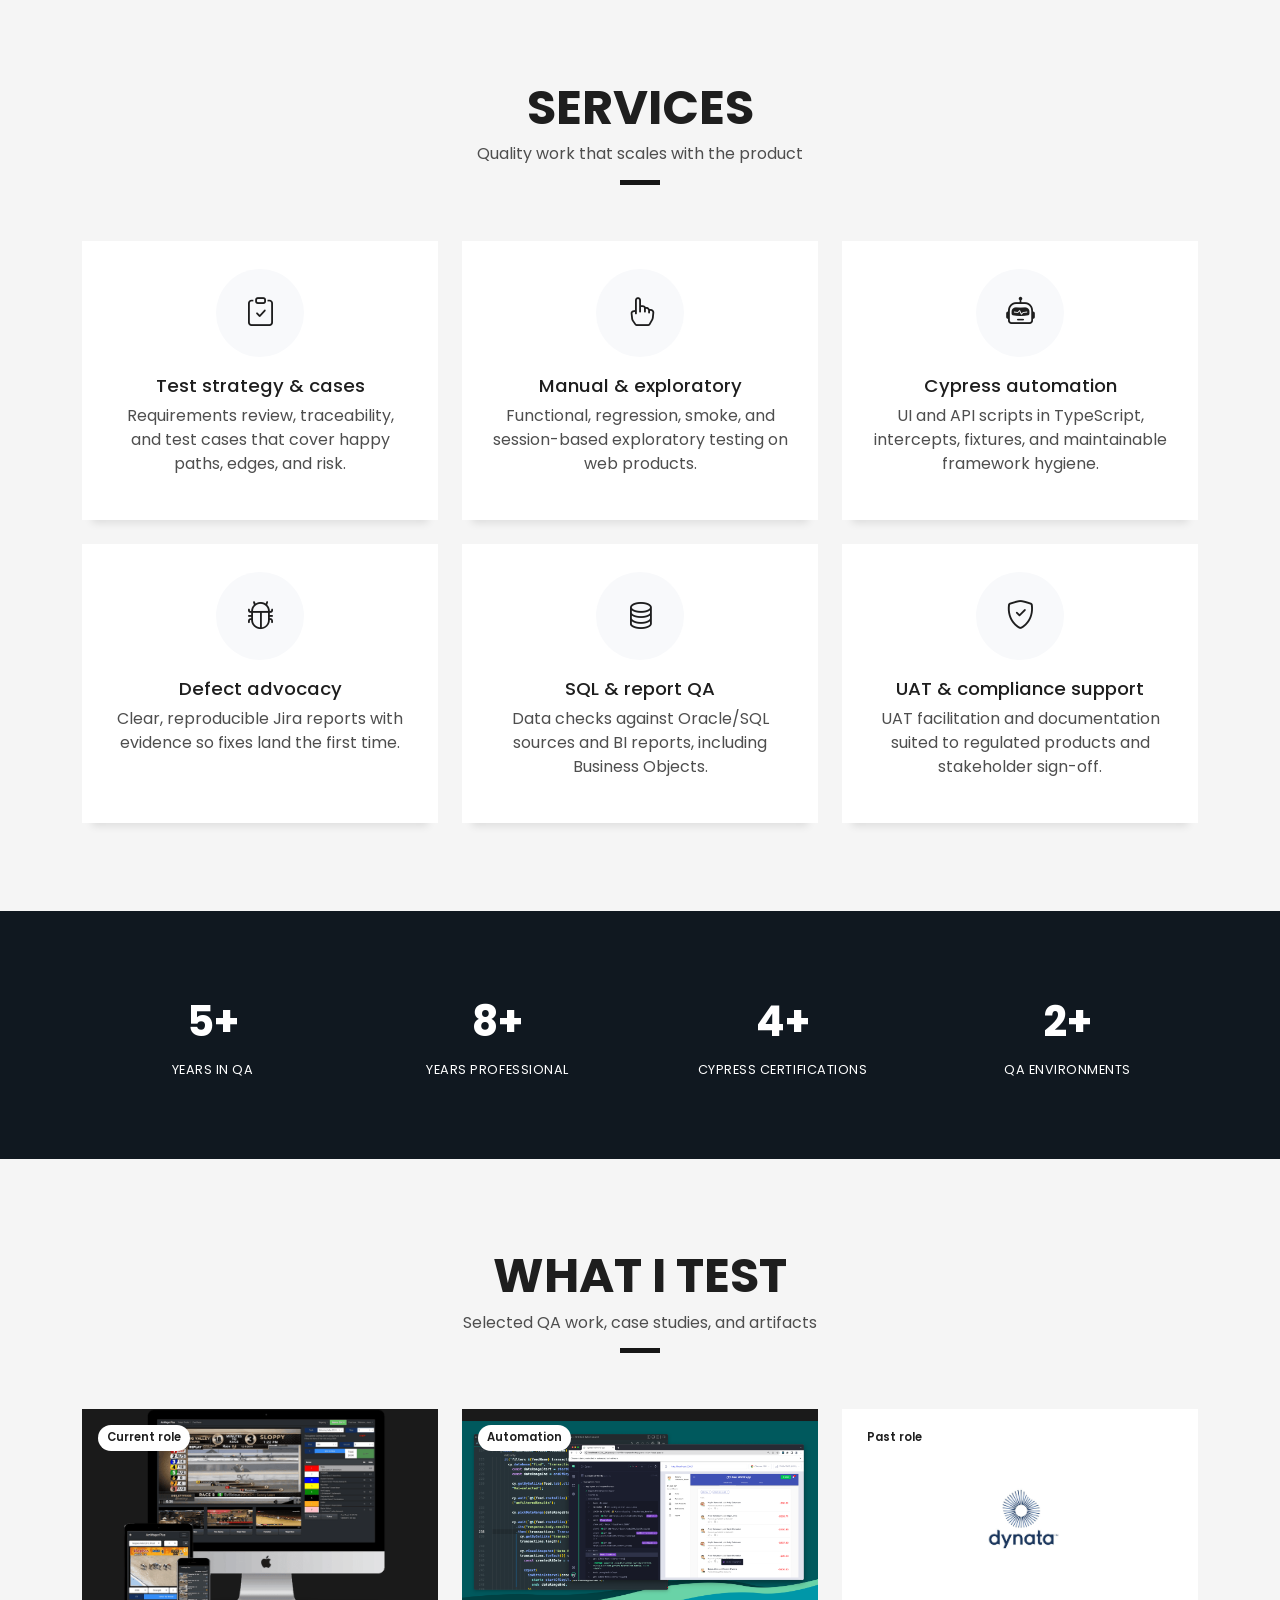
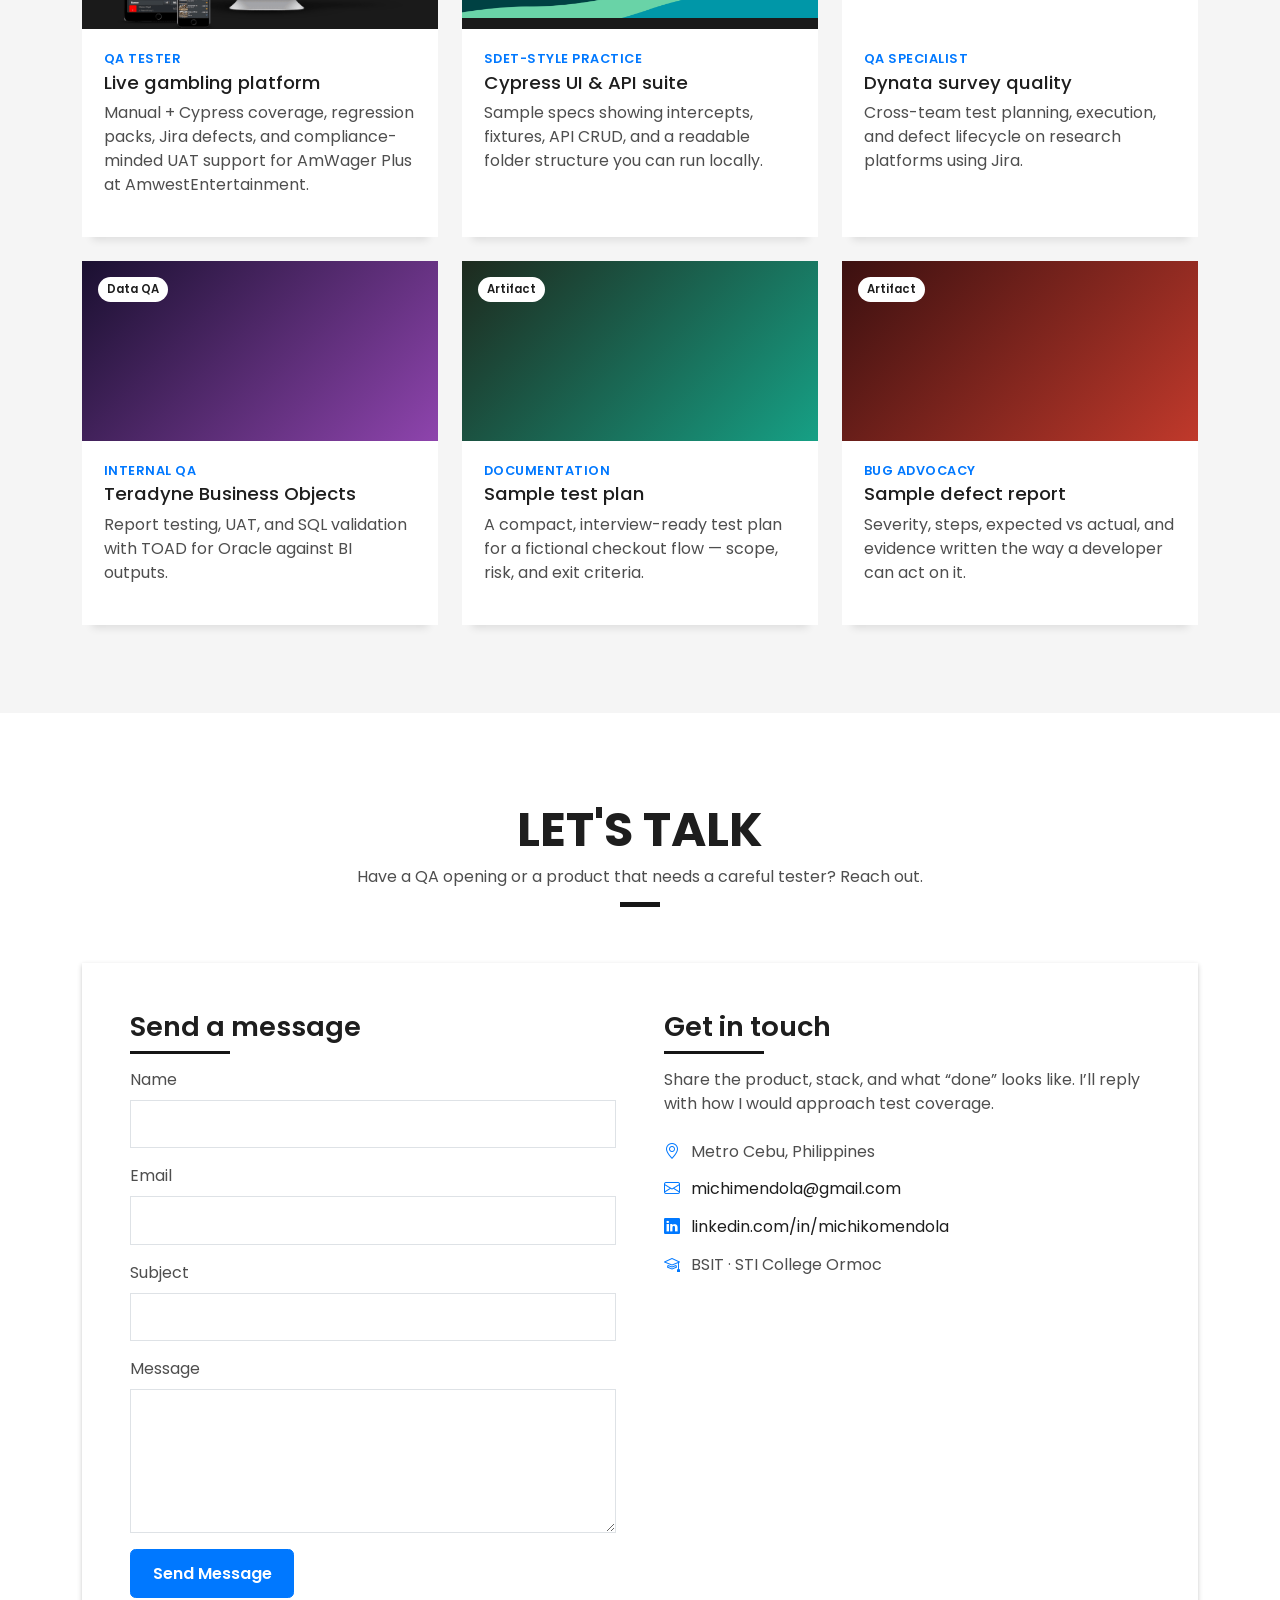
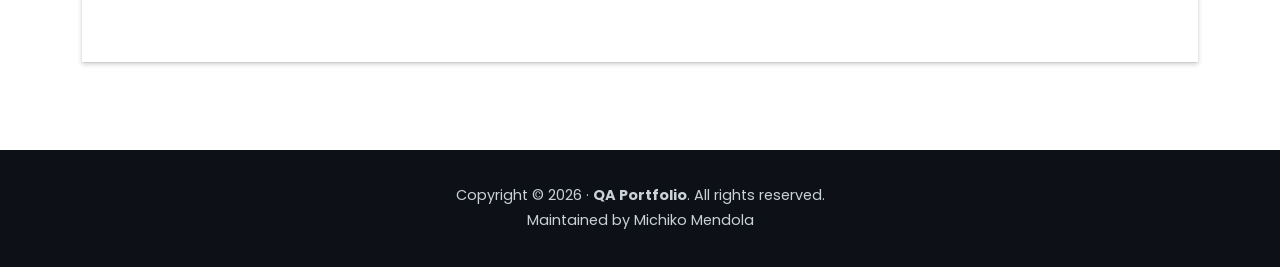
==== commit a88b7392: "Add Cypress runner screenshot to the automation work Co-authored-by: Cursor <cursoragent@cursor.com>" ====
--- a/index.html
+++ b/index.html
@@ -384,7 +384,11 @@
           </article>
           <article class="col-md-6 col-xl-4">
             <a class="work-card" href="work/cypress-automation.html">
-              <div class="work-media work-media-2">
+              <div class="work-media has-photo">
+                <img
+                  src="assets/img/cypress-work.png"
+                  alt="Cypress TypeScript spec and test runner for a transaction feed"
+                />
                 <span class="work-badge">Automation</span>
               </div>
               <div class="work-body">
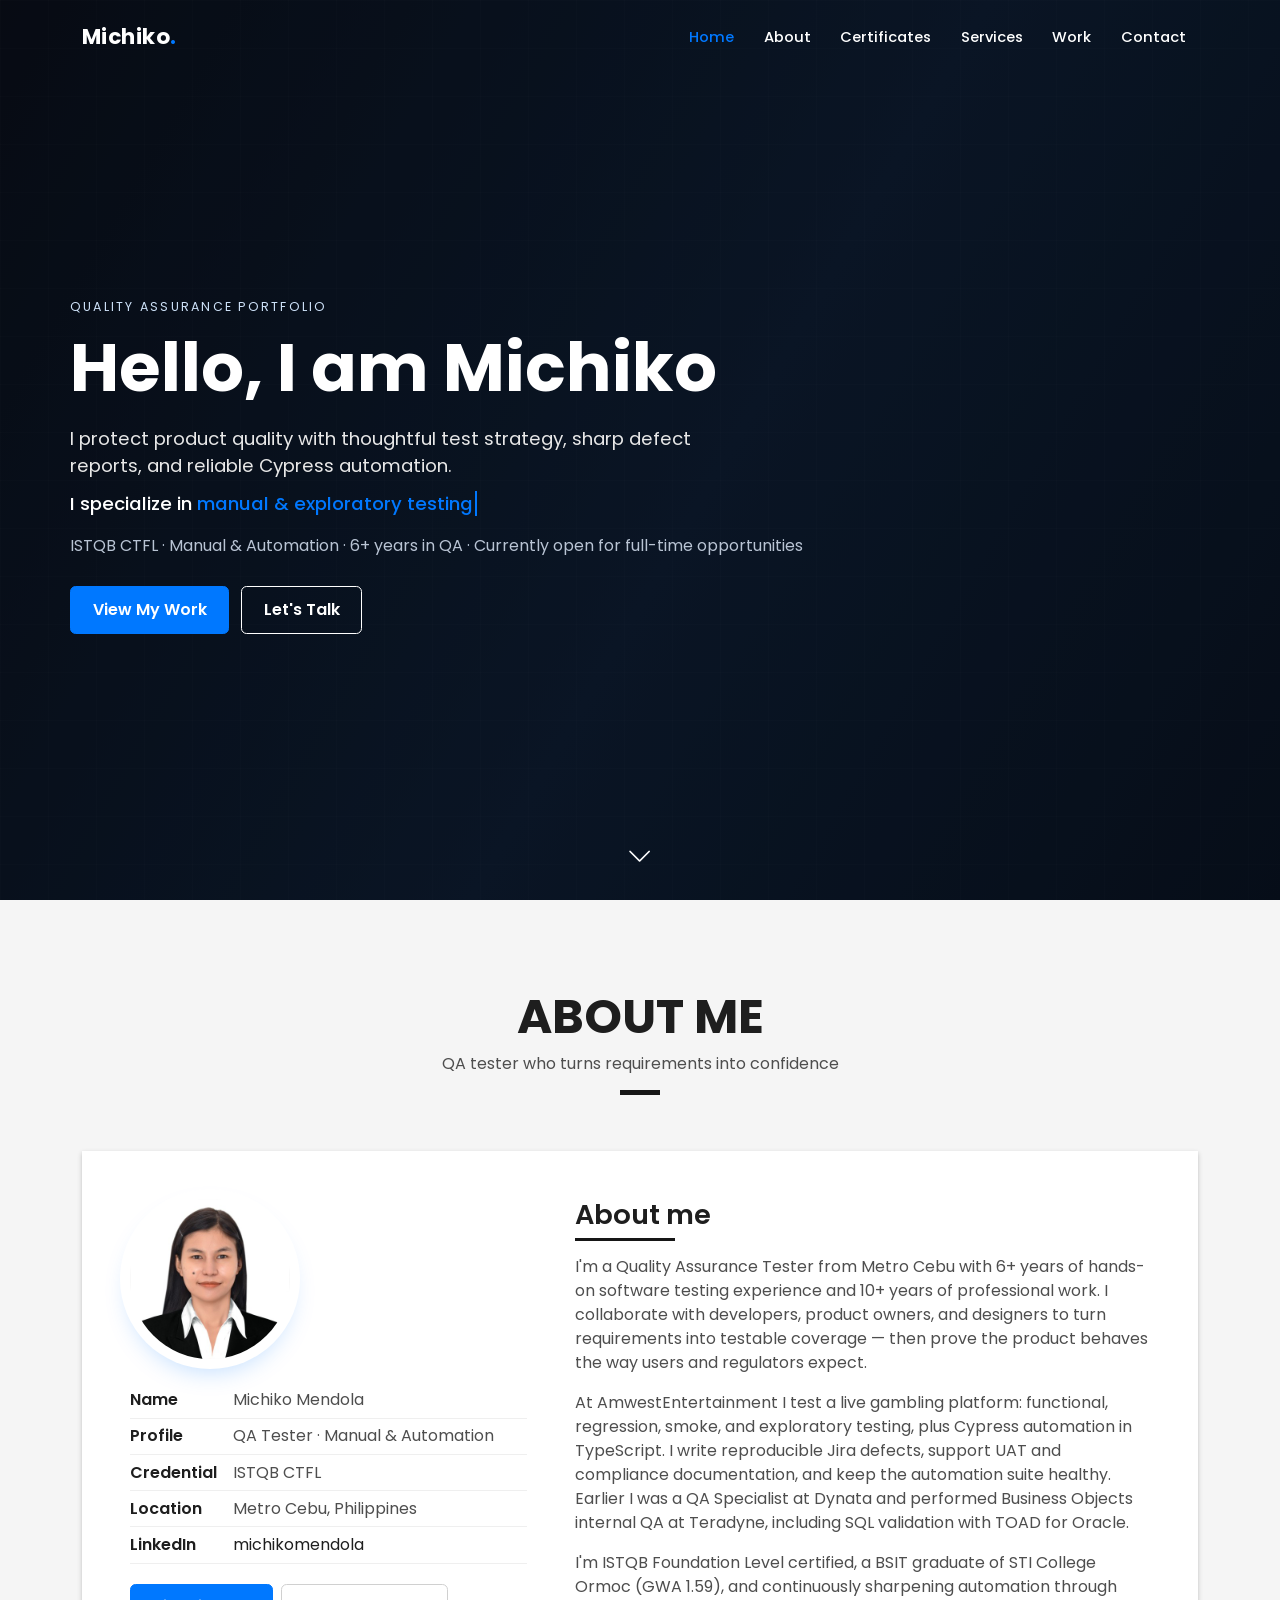
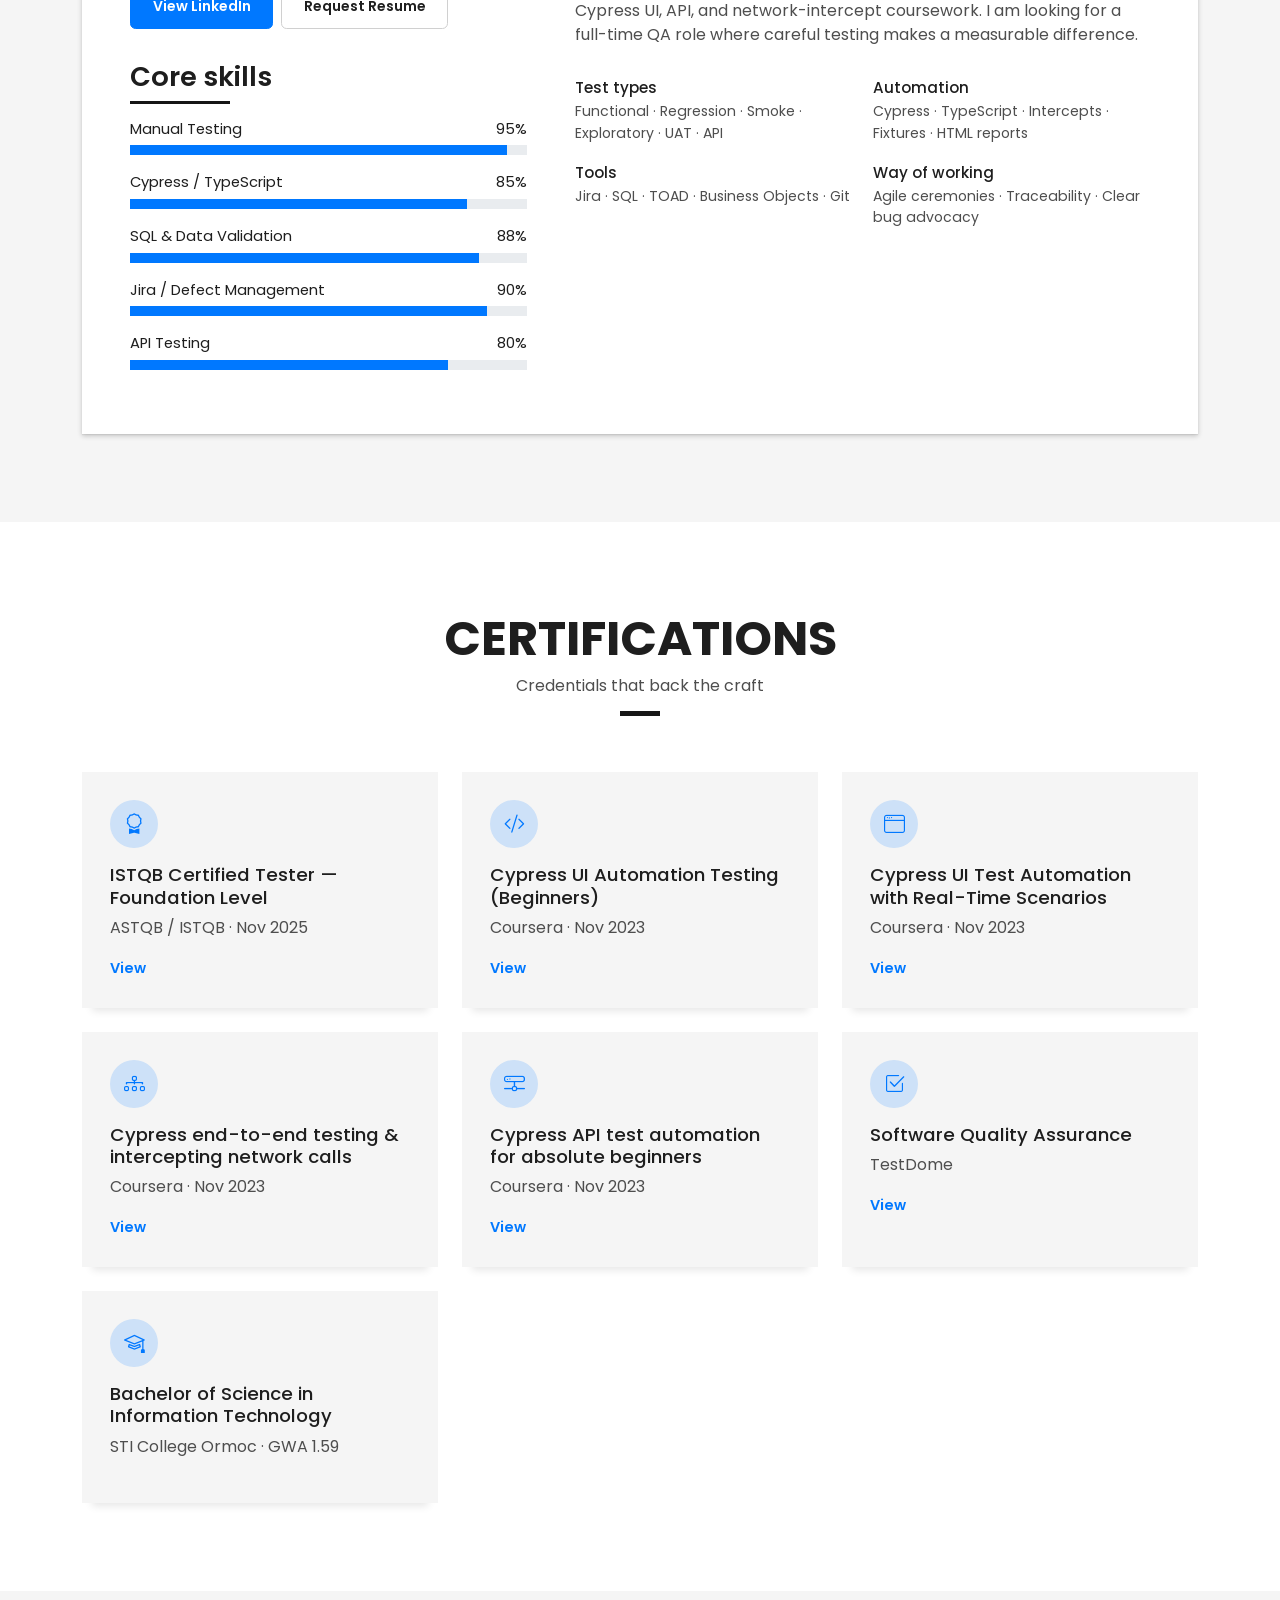
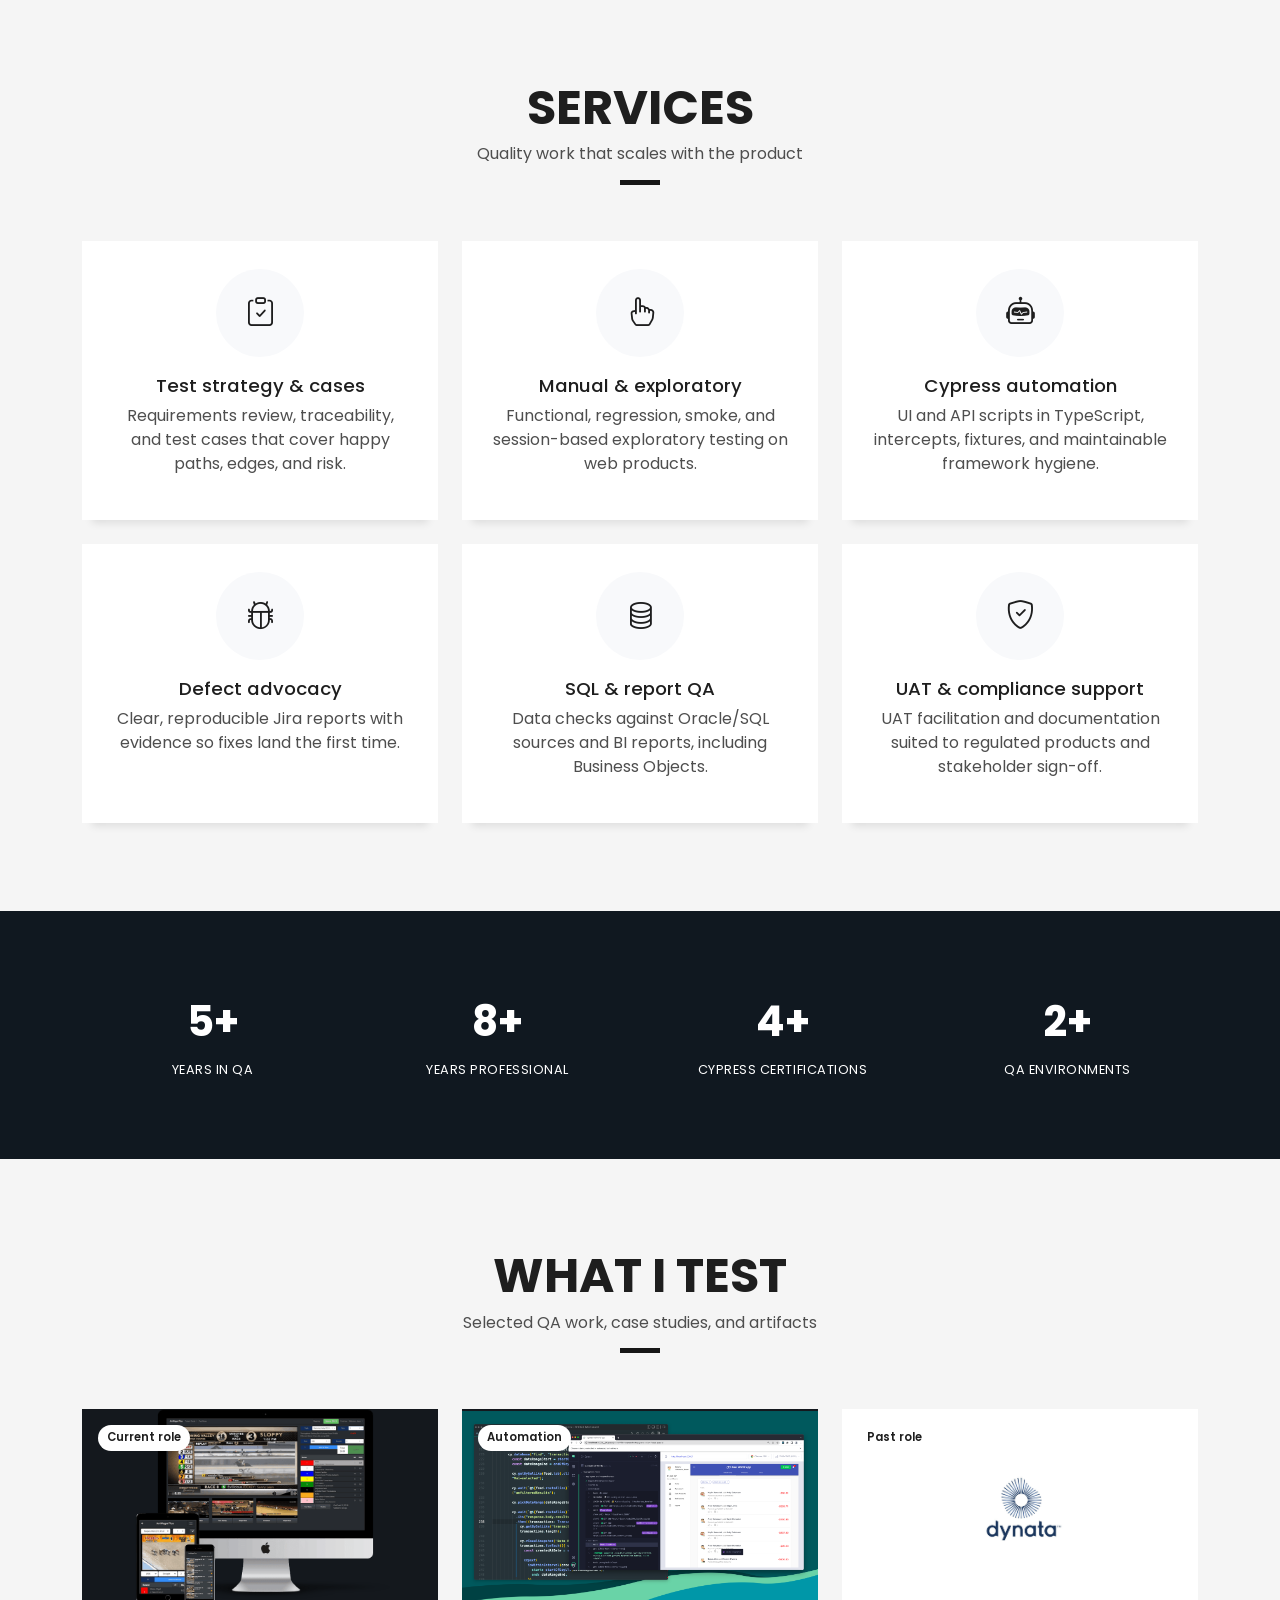
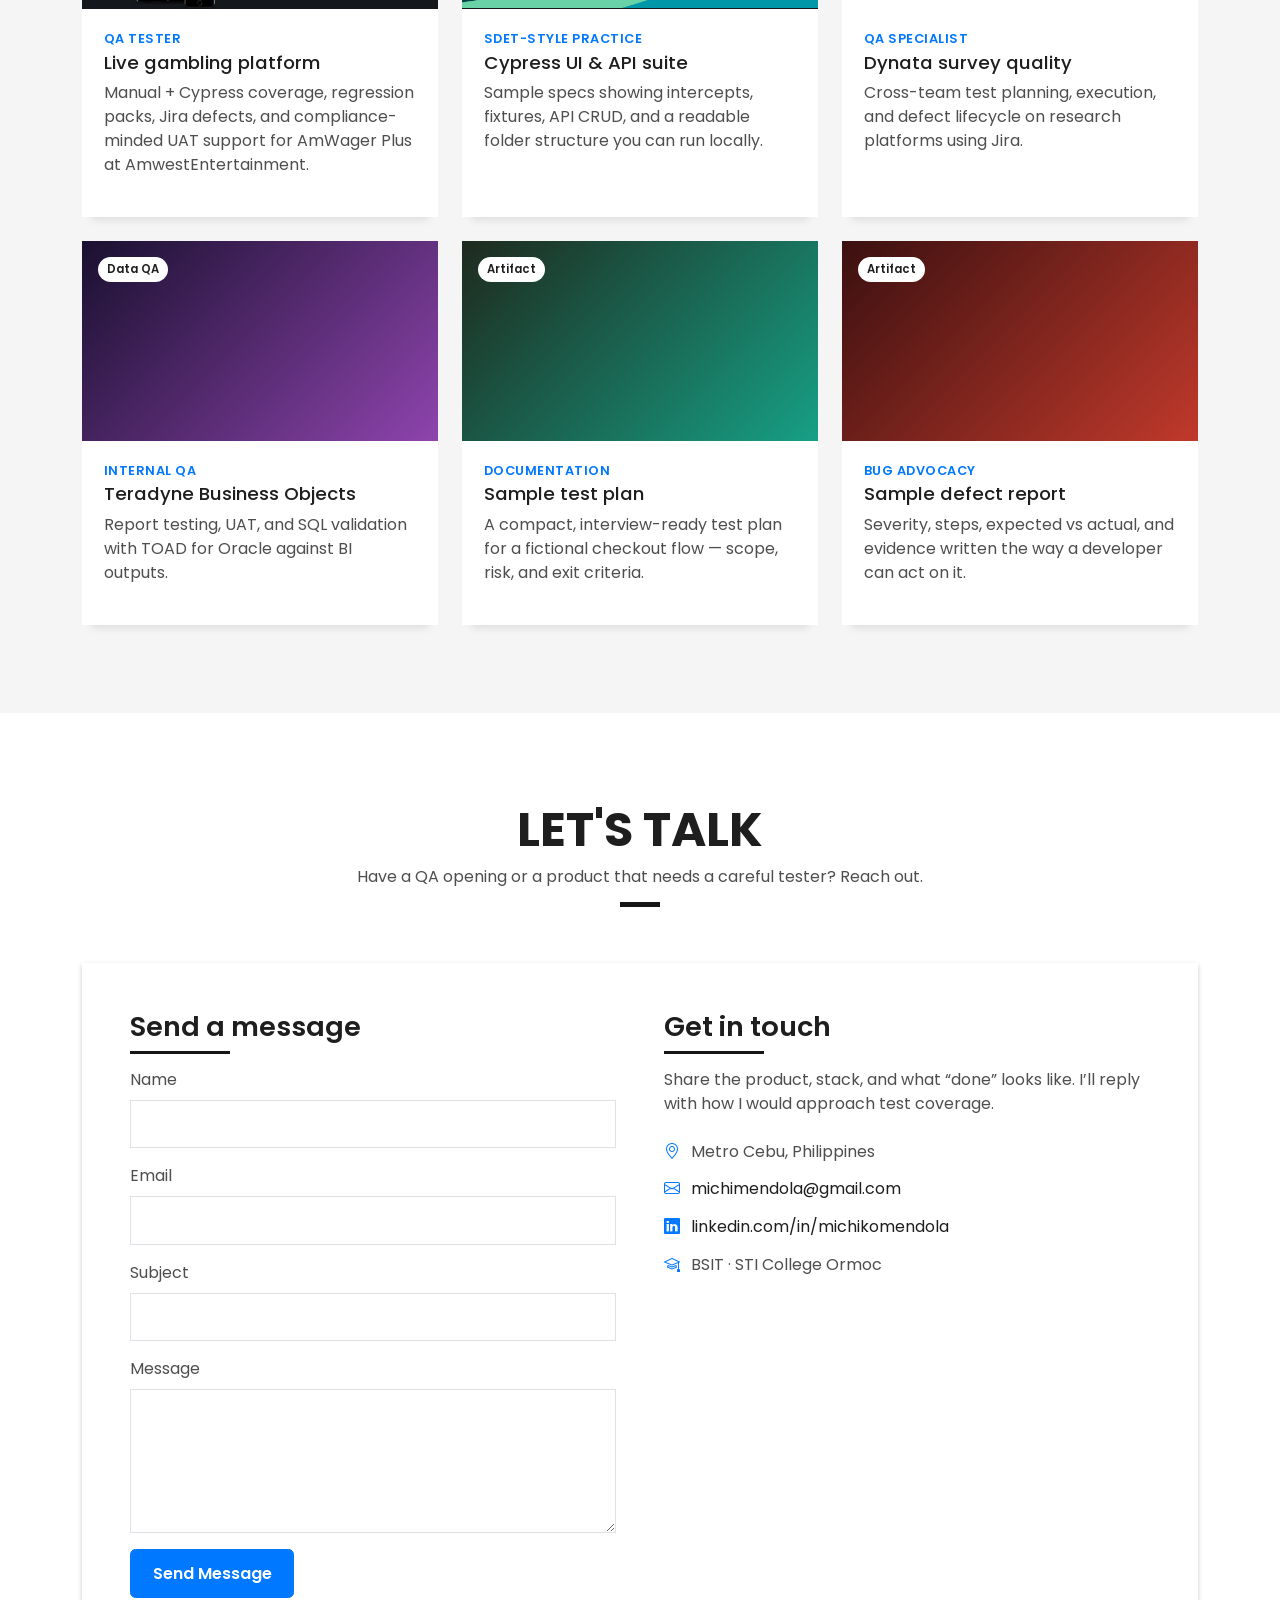
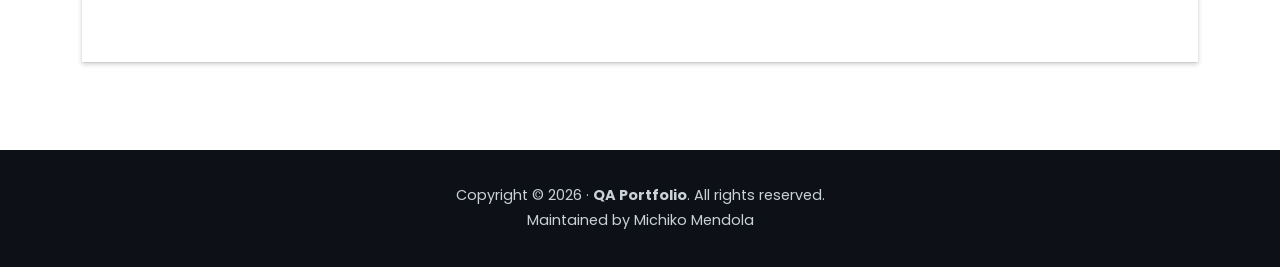
==== commit 80b212a2: "Contain work card images and cache-bust stylesheet Co-authored-by: Cursor <cursoragent@cursor.com>" ====
--- a/index.html
+++ b/index.html
@@ -24,7 +24,7 @@
       href="https://cdn.jsdelivr.net/npm/bootstrap-icons@1.11.3/font/bootstrap-icons.min.css"
       rel="stylesheet"
     />
-    <link rel="stylesheet" href="assets/css/style.css" />
+    <link rel="stylesheet" href="assets/css/style.css?v=4" />
   </head>
   <body>
     <div id="preloader" aria-hidden="true"></div>
@@ -541,6 +541,6 @@
     </a>
 
     <script src="https://cdn.jsdelivr.net/npm/bootstrap@5.3.3/dist/js/bootstrap.bundle.min.js"></script>
-    <script src="assets/js/main.js"></script>
+    <script src="assets/js/main.js?v=4"></script>
   </body>
 </html>
--- a/assets/css/style.css
+++ b/assets/css/style.css
@@ -50,6 +50,7 @@
 
 img {
   max-width: 100%;
+  height: auto;
 }
 
 #preloader {
@@ -502,7 +503,8 @@
 }
 
 .work-card {
-  display: block;
+  display: flex;
+  flex-direction: column;
   background: #fff;
   box-shadow: var(--shadow);
   overflow: hidden;
@@ -511,36 +513,31 @@
 }
 
 .work-media {
-  height: 180px;
+  height: 200px;
+  flex: 0 0 200px;
   position: relative;
   overflow: hidden;
 }
 
-.work-media.has-photo {
-  height: 220px;
-  background: #1a1a1a;
-}
-
-.work-media.has-photo img {
+.work-media img {
+  position: absolute;
+  inset: 0;
   width: 100%;
   height: 100%;
   object-fit: contain;
   display: block;
 }
 
+.work-media.has-photo {
+  background: #14181d;
+}
+
 .work-media.has-logo {
   background: #fff;
-  display: flex;
-  align-items: center;
-  justify-content: center;
-  padding: 1.5rem 2rem;
 }
 
 .work-media.has-logo img {
-  width: auto;
-  max-width: 72%;
-  max-height: 78%;
-  object-fit: contain;
+  padding: 1.75rem;
 }
 
 .work-media-1 {
@@ -577,6 +574,7 @@
 
 .work-body {
   padding: 1.25rem 1.35rem 1.5rem;
+  flex: 1 1 auto;
 }
 
 .work-role {
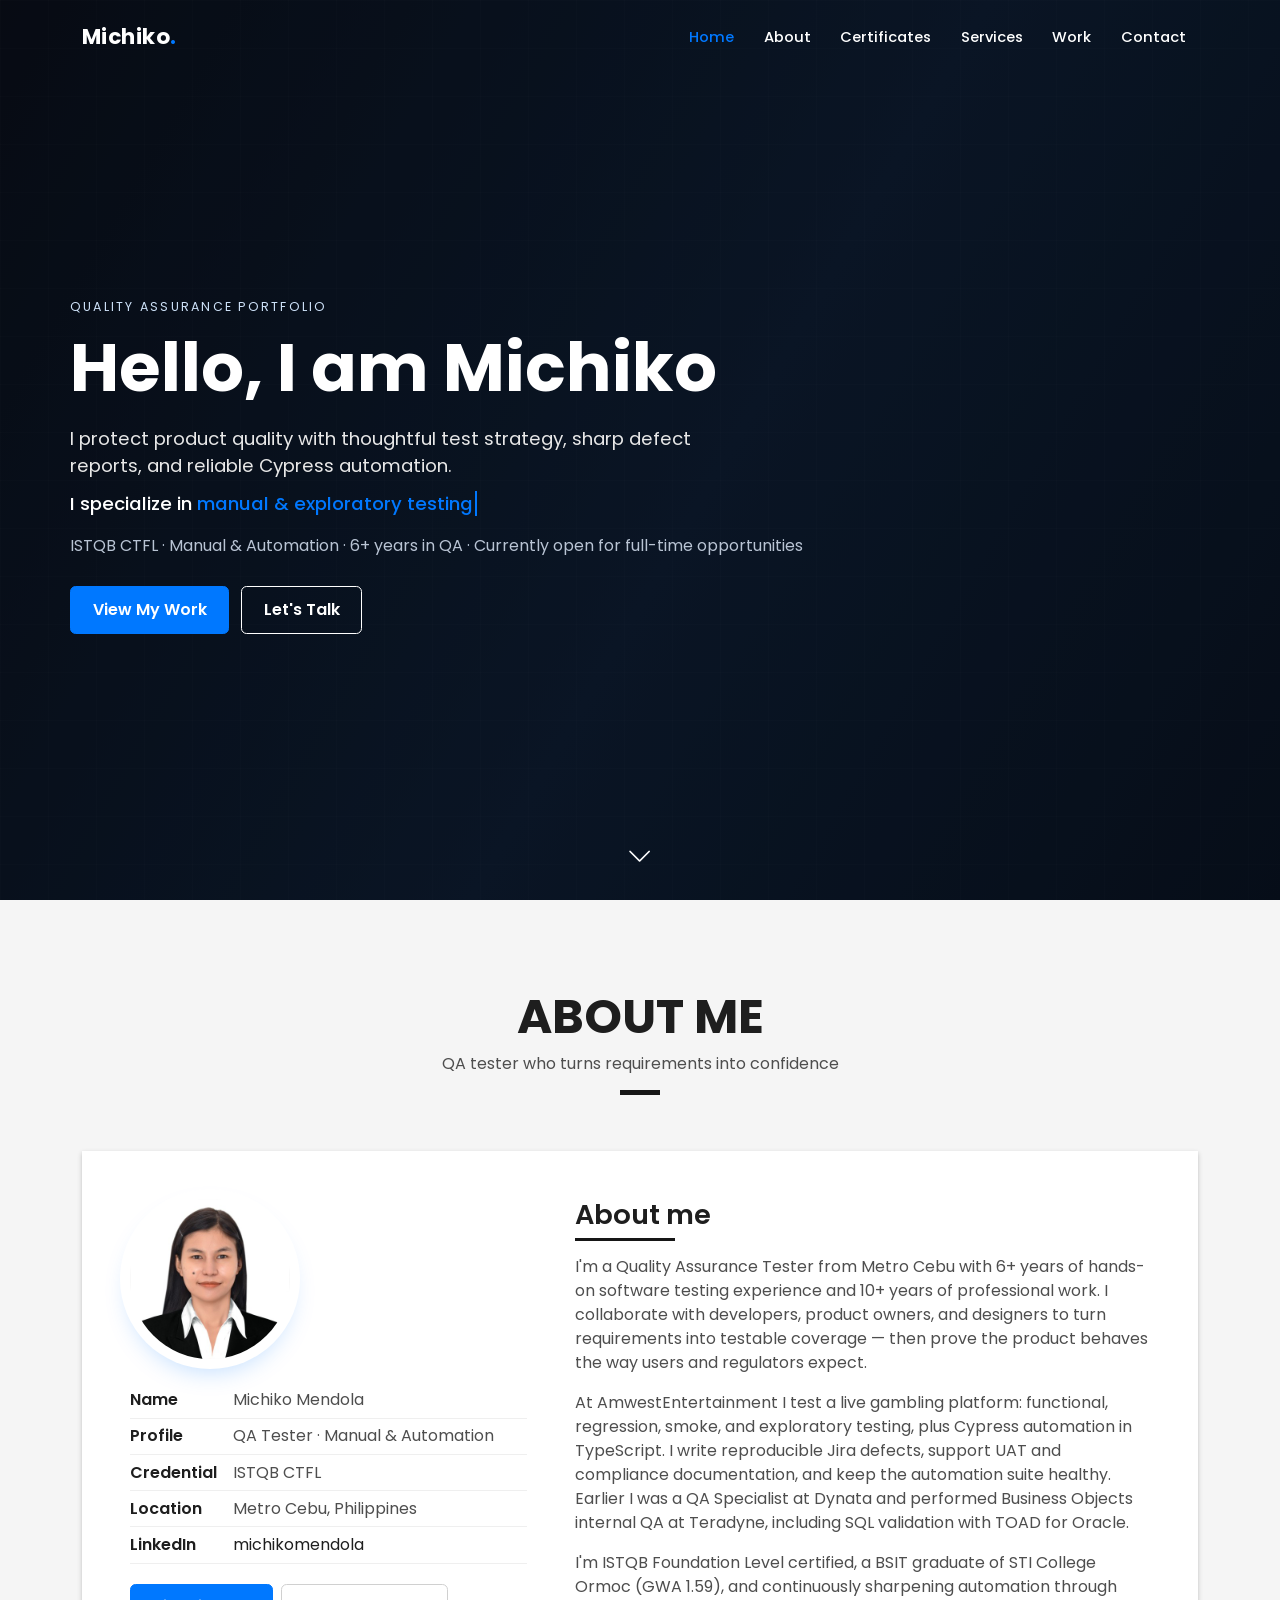
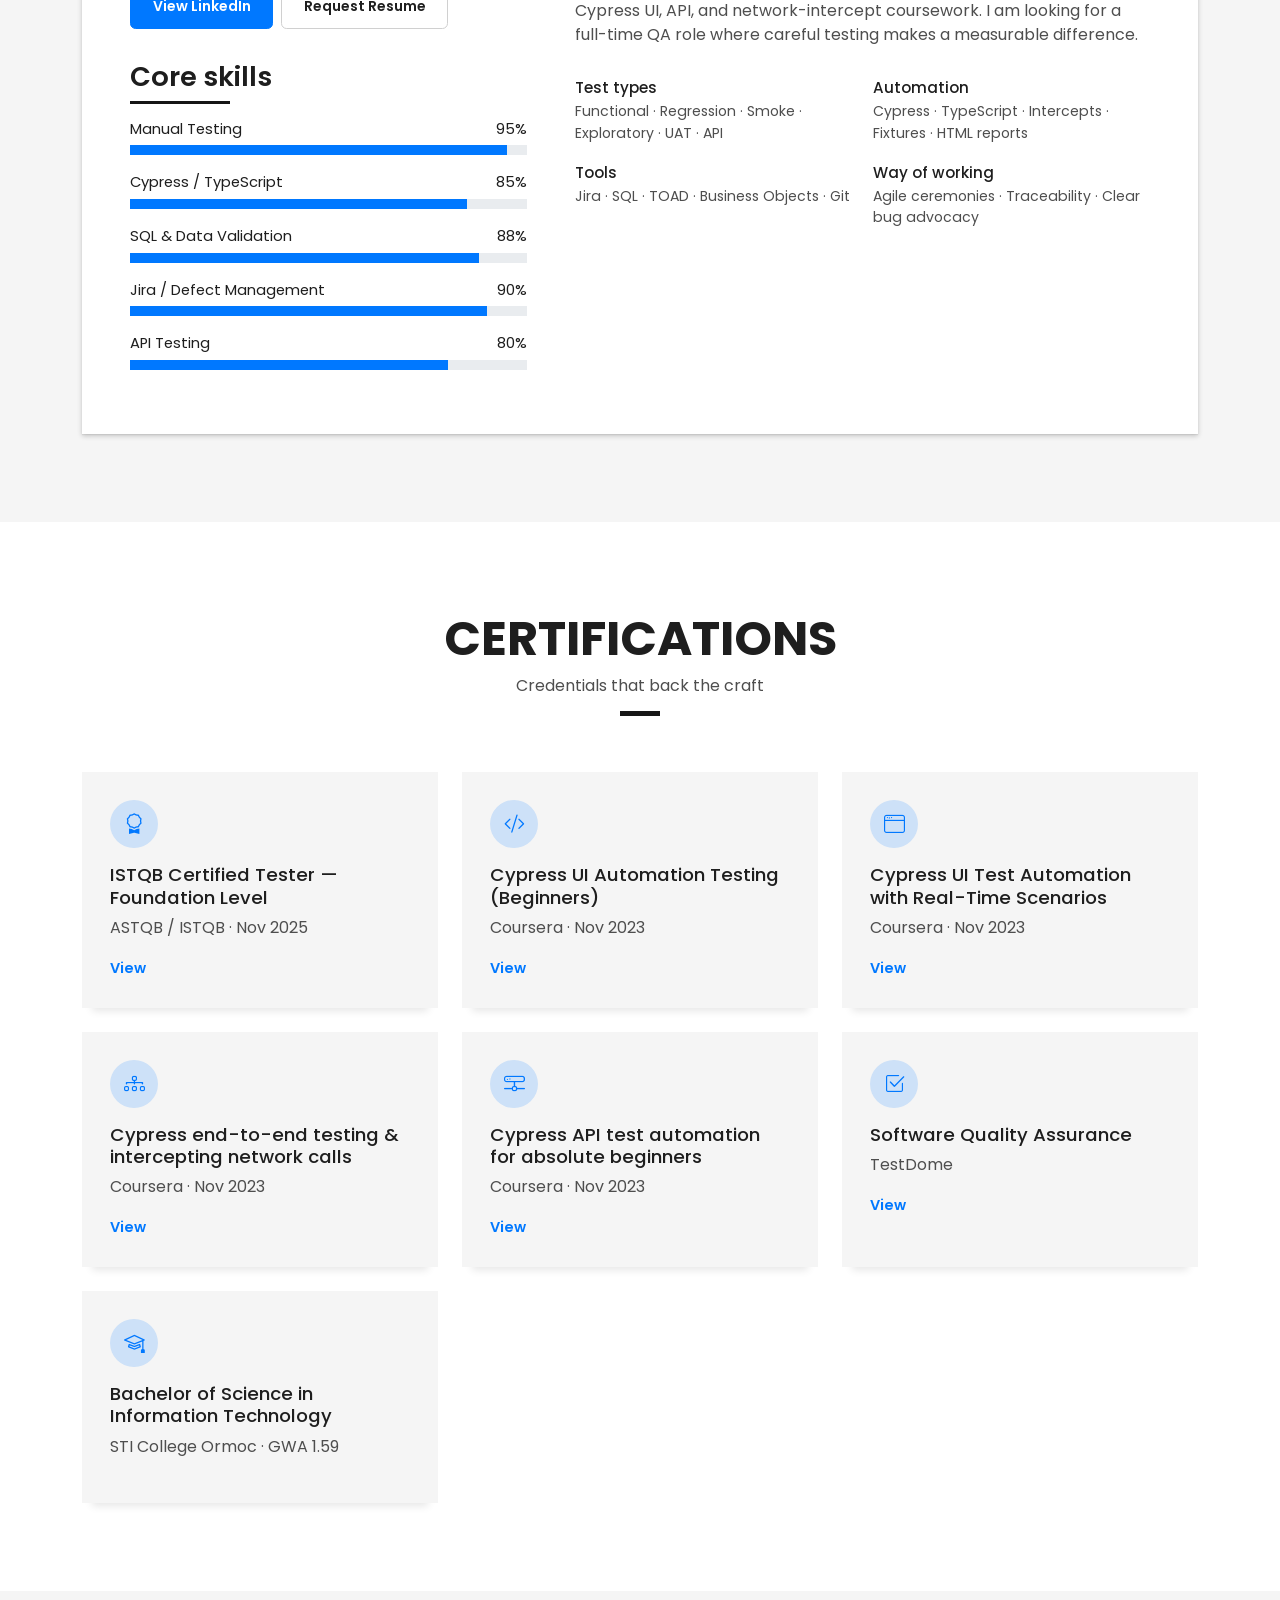
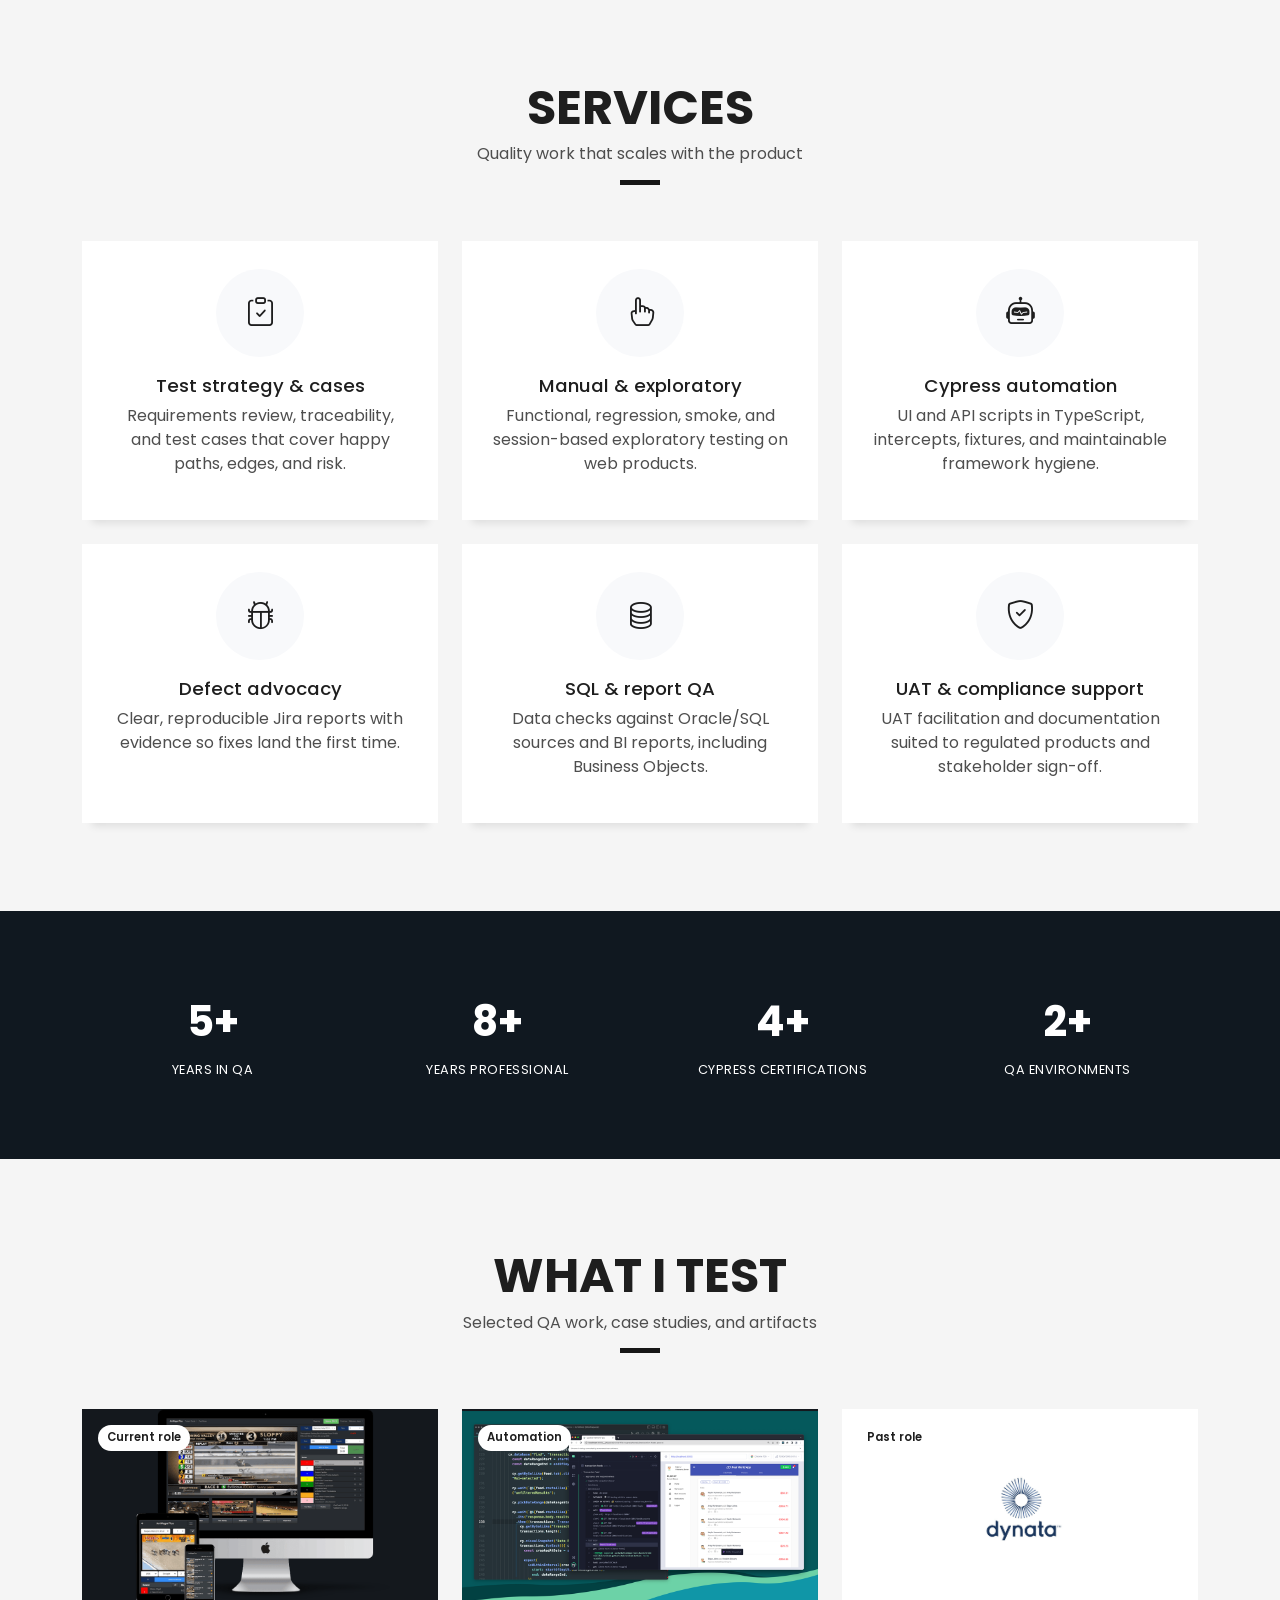
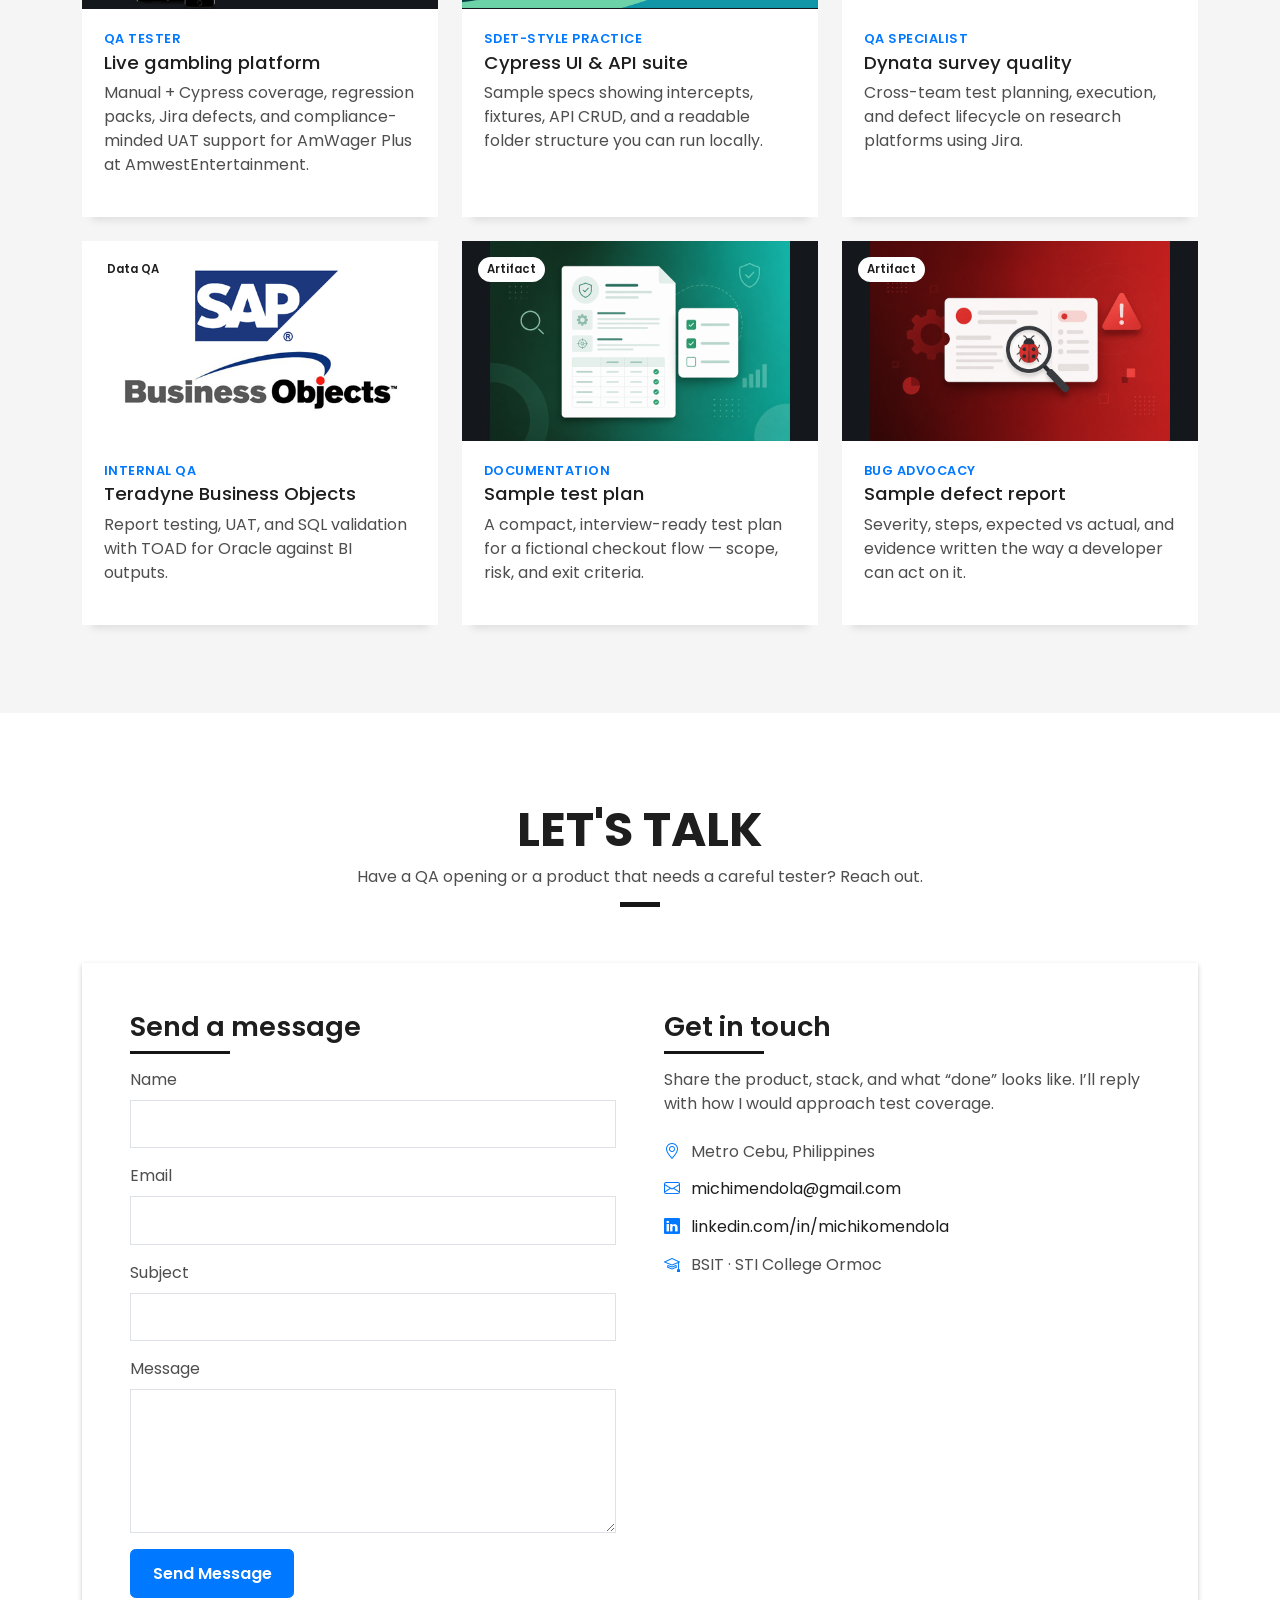
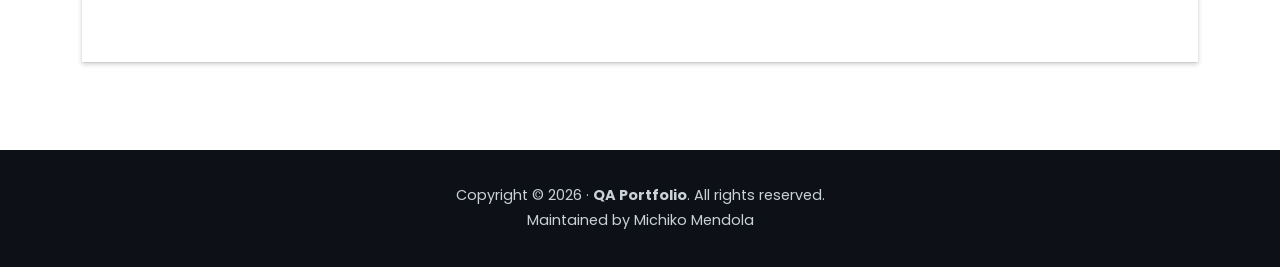
==== commit a3403555: "Add Business Objects logo and artwork for test plan and defect report Co-authored-by: Cursor <cursor" ====
--- a/index.html
+++ b/index.html
@@ -419,7 +419,8 @@
           </article>
           <article class="col-md-6 col-xl-4">
             <a class="work-card" href="work/teradyne.html">
-              <div class="work-media work-media-4">
+              <div class="work-media has-logo">
+                <img src="assets/img/business-objects.png" alt="SAP Business Objects logo" />
                 <span class="work-badge">Data QA</span>
               </div>
               <div class="work-body">
@@ -433,7 +434,11 @@
           </article>
           <article class="col-md-6 col-xl-4">
             <a class="work-card" href="work/test-plan.html">
-              <div class="work-media work-media-5">
+              <div class="work-media has-photo">
+                <img
+                  src="assets/img/test-plan.png"
+                  alt="Illustration of a test plan document with a checklist"
+                />
                 <span class="work-badge">Artifact</span>
               </div>
               <div class="work-body">
@@ -448,7 +453,11 @@
           </article>
           <article class="col-md-6 col-xl-4">
             <a class="work-card" href="work/bug-report.html">
-              <div class="work-media work-media-6">
+              <div class="work-media has-photo">
+                <img
+                  src="assets/img/bug-report.png"
+                  alt="Illustration of a defect report ticket under a magnifying glass"
+                />
                 <span class="work-badge">Artifact</span>
               </div>
               <div class="work-body">
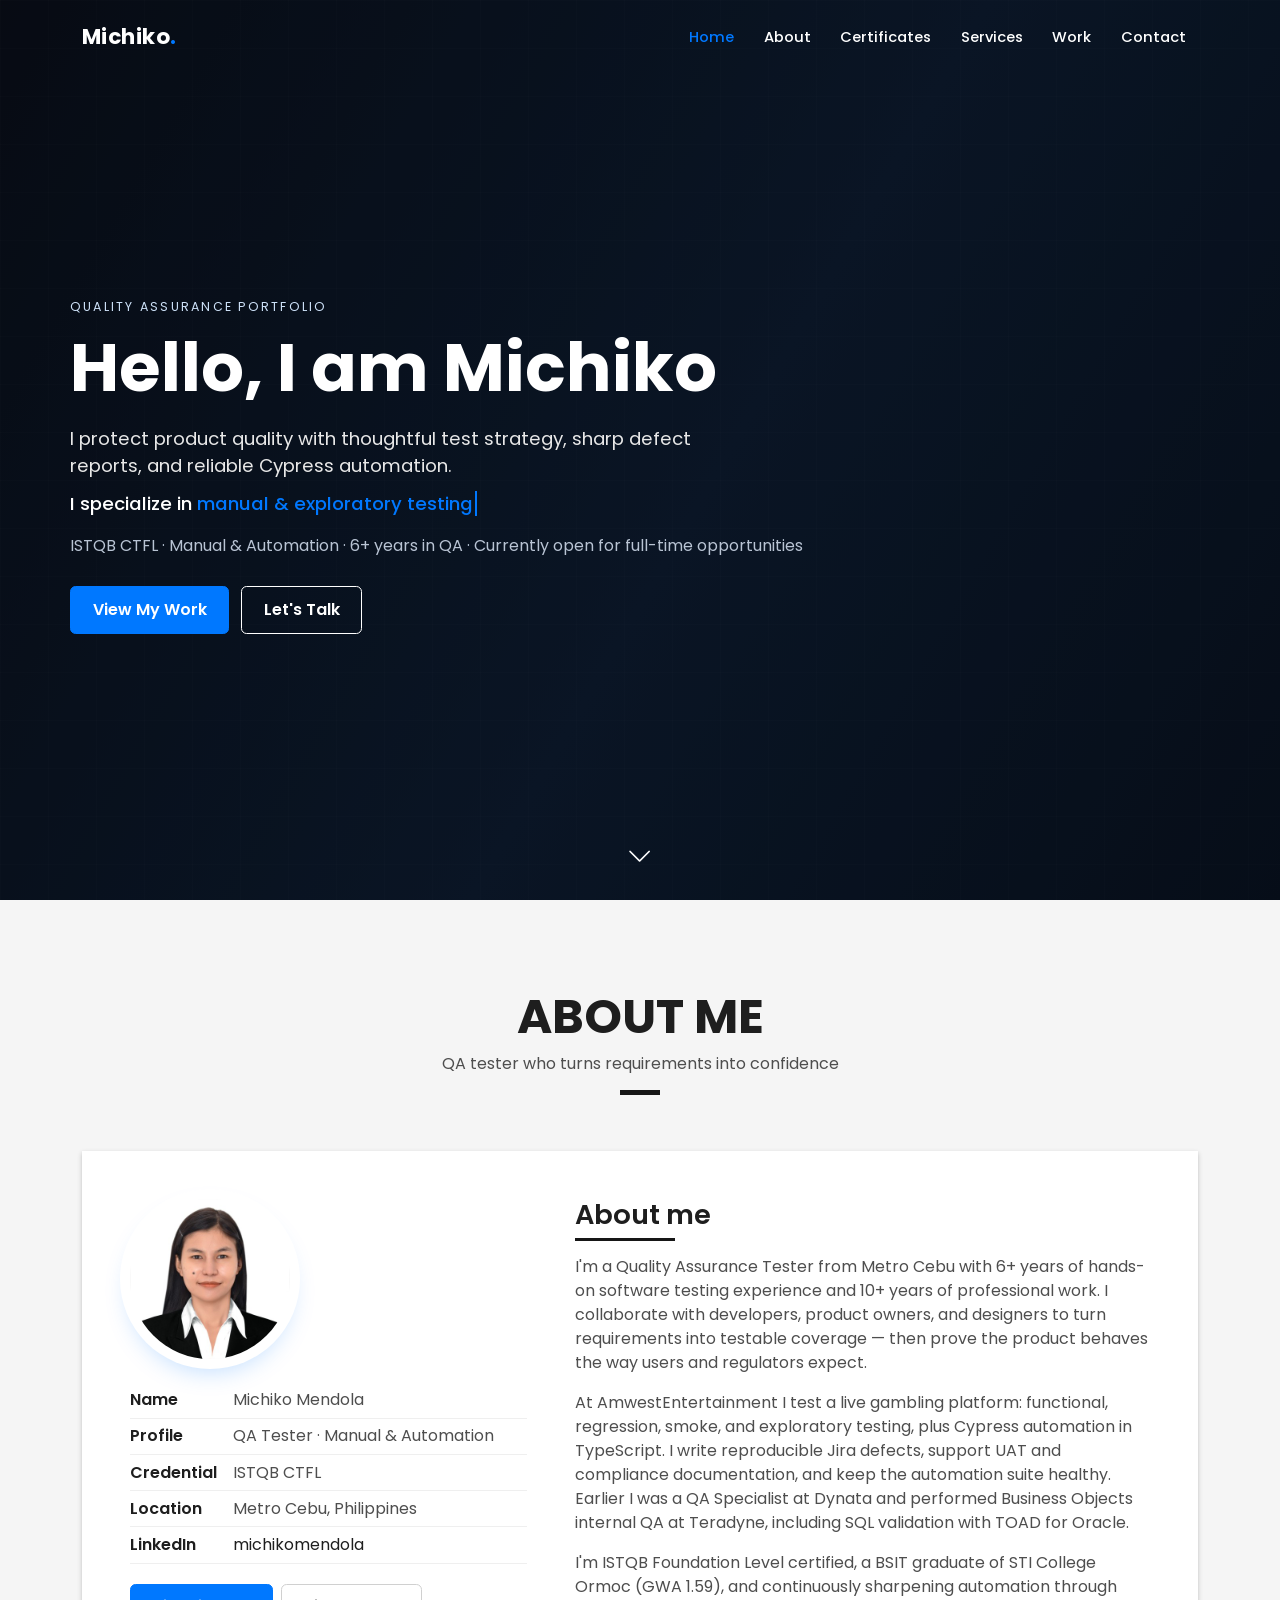
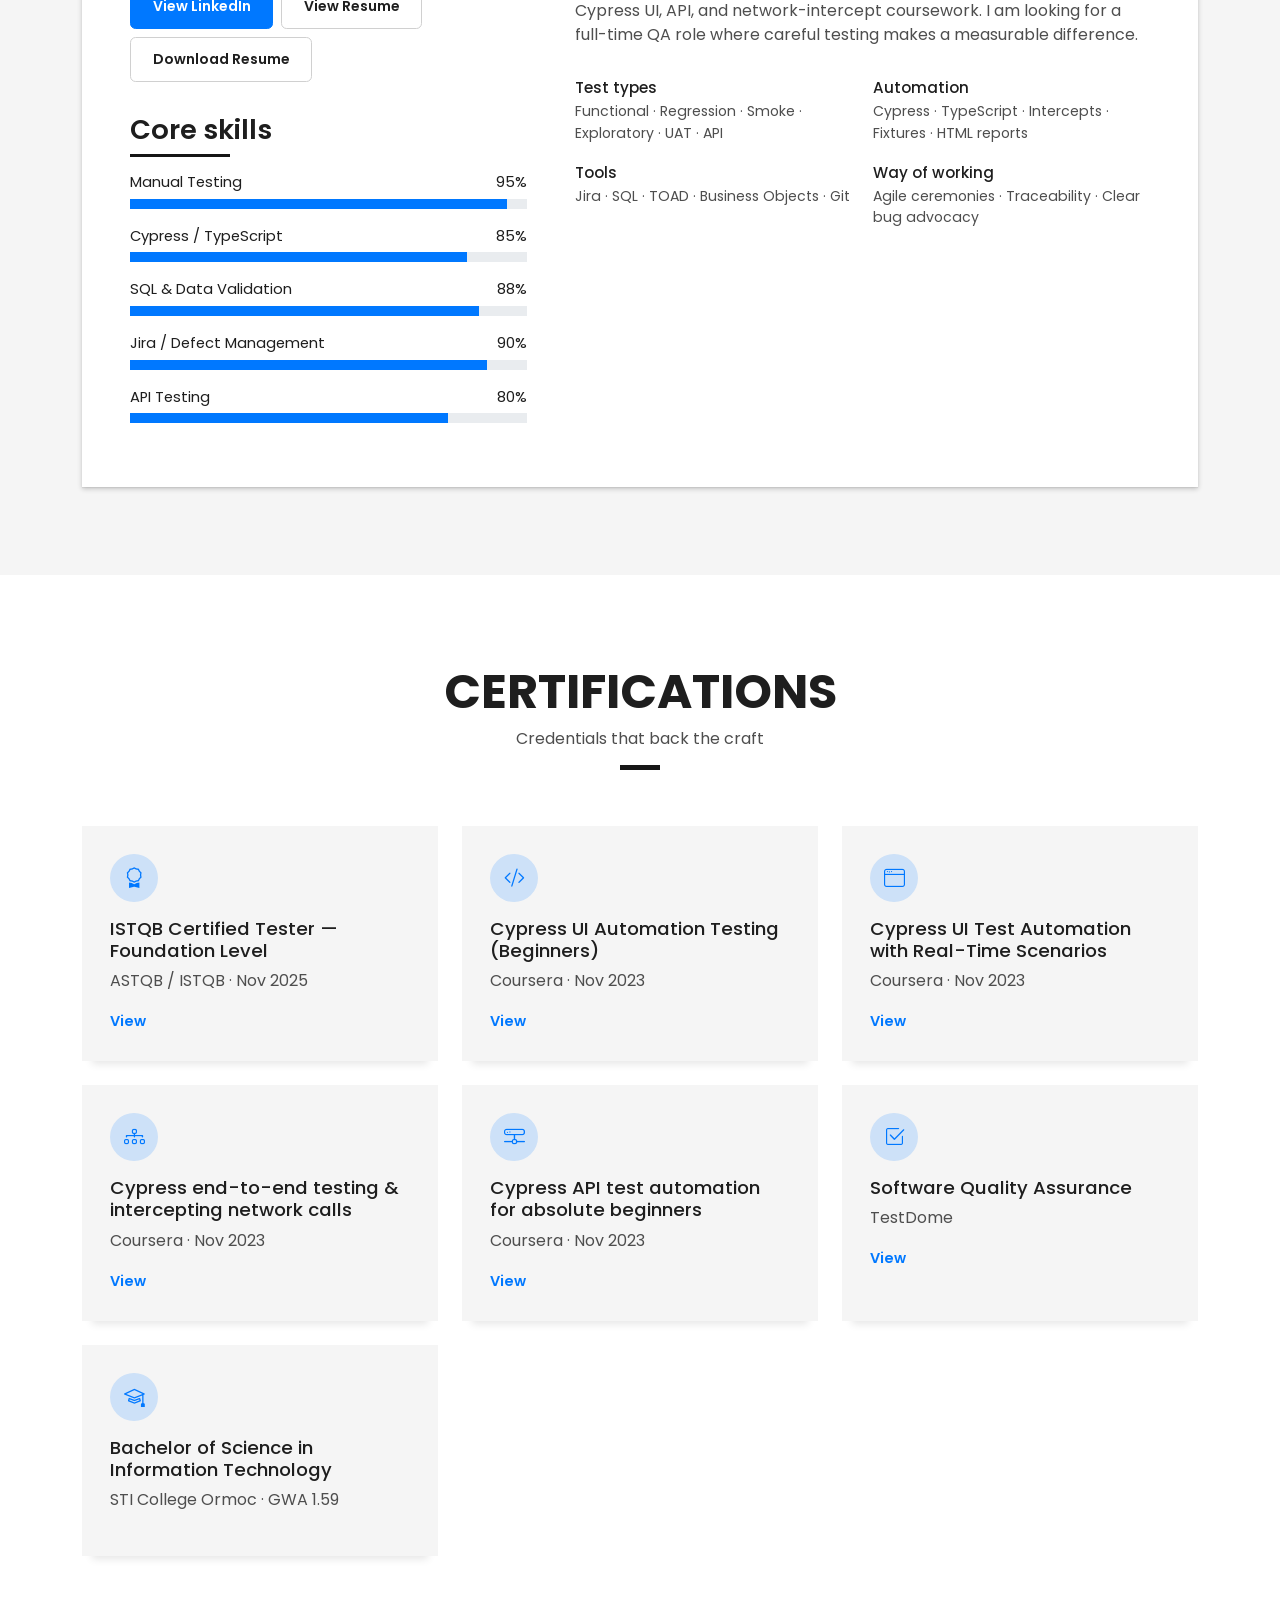
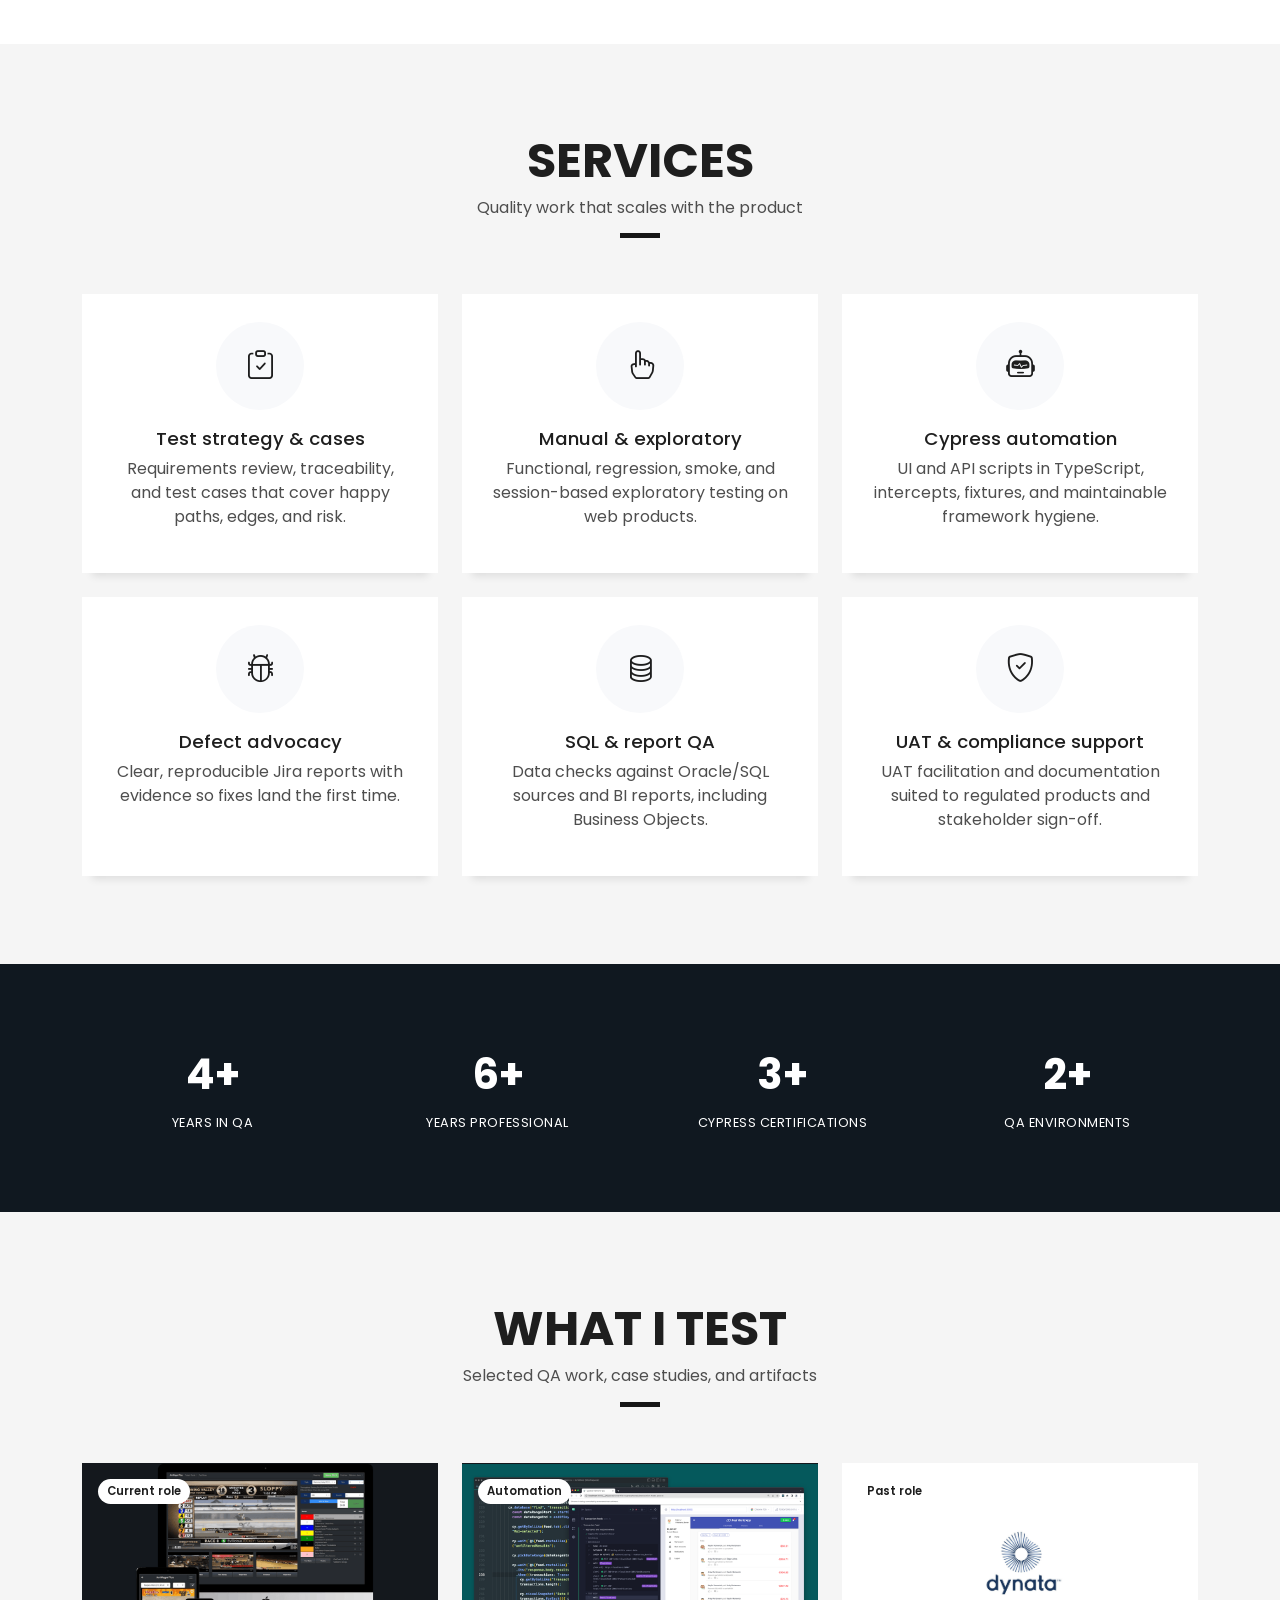
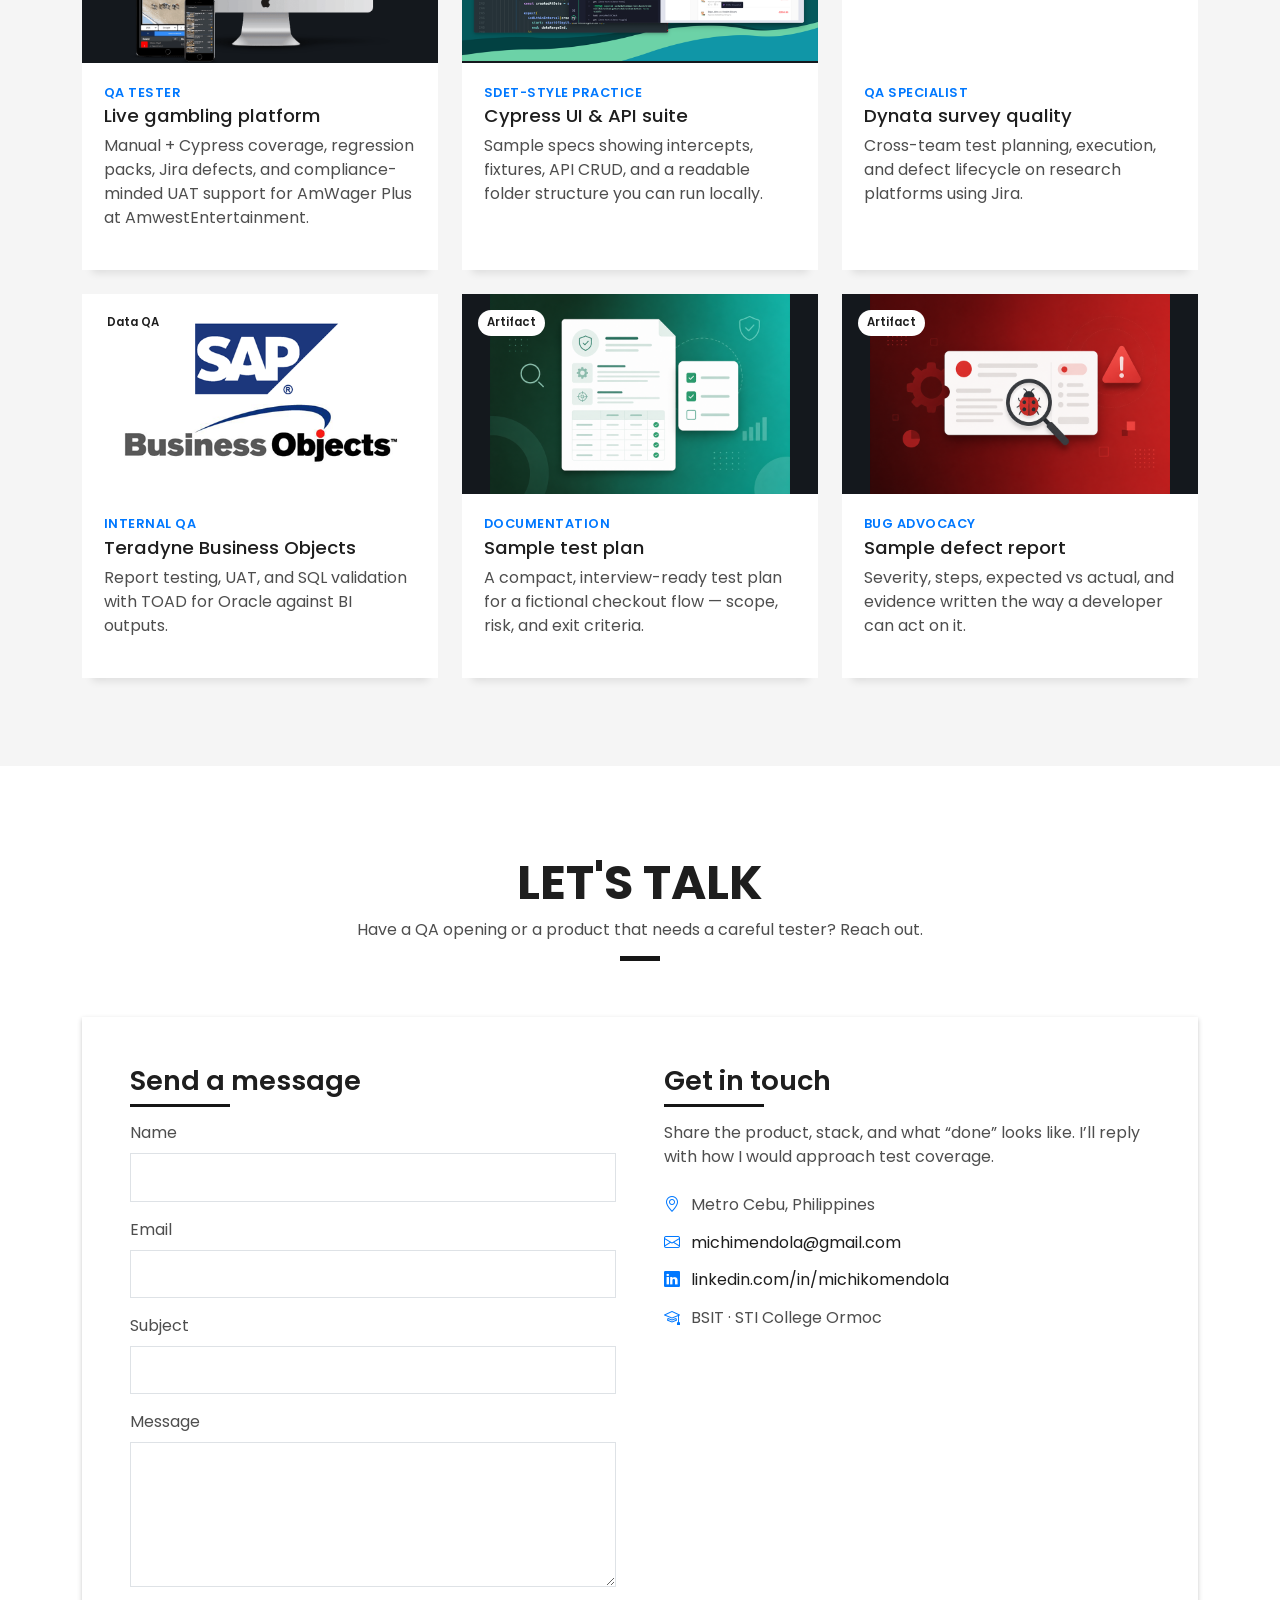
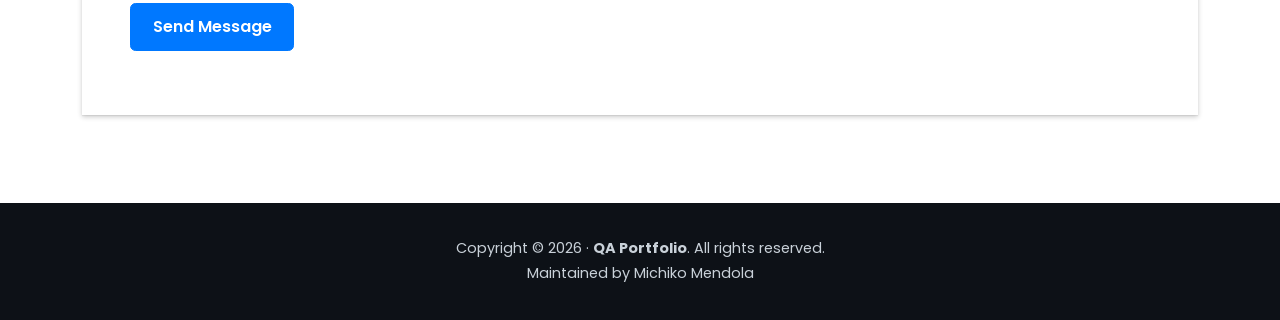
==== commit a2421d01: "Replace request resume with view and download PDF Co-authored-by: Cursor <cursoragent@cursor.com>" ====
--- a/index.html
+++ b/index.html
@@ -119,7 +119,19 @@
                     rel="noopener"
                     >View LinkedIn</a
                   >
-                  <a class="btn btn-ghost btn-sm" href="#contact">Request Resume</a>
+                  <a
+                    class="btn btn-ghost btn-sm"
+                    href="assets/docs/Michiko-Mendola-Resume.pdf"
+                    target="_blank"
+                    rel="noopener"
+                    >View Resume</a
+                  >
+                  <a
+                    class="btn btn-ghost btn-sm"
+                    href="assets/docs/Michiko-Mendola-Resume.pdf"
+                    download="Michiko-Mendola-Resume.pdf"
+                    >Download Resume</a
+                  >
                 </div>
               </div>
 
